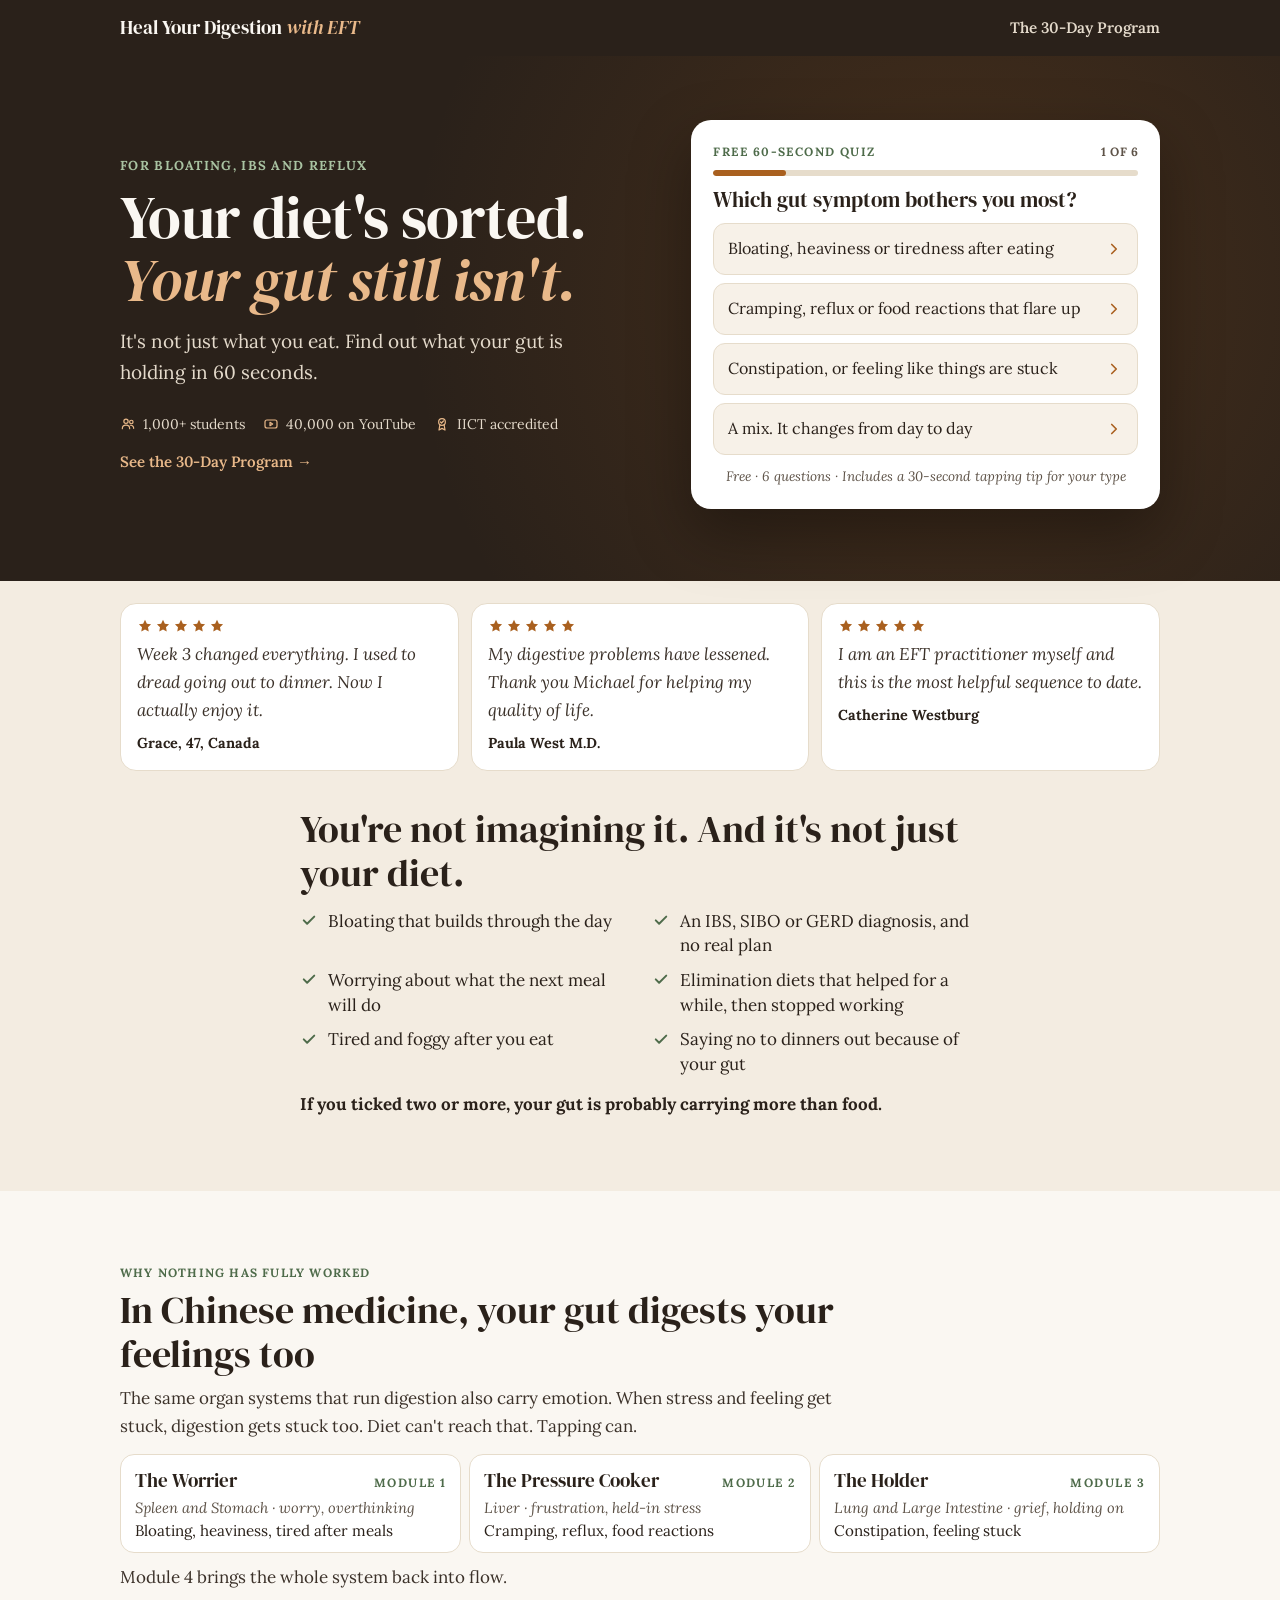
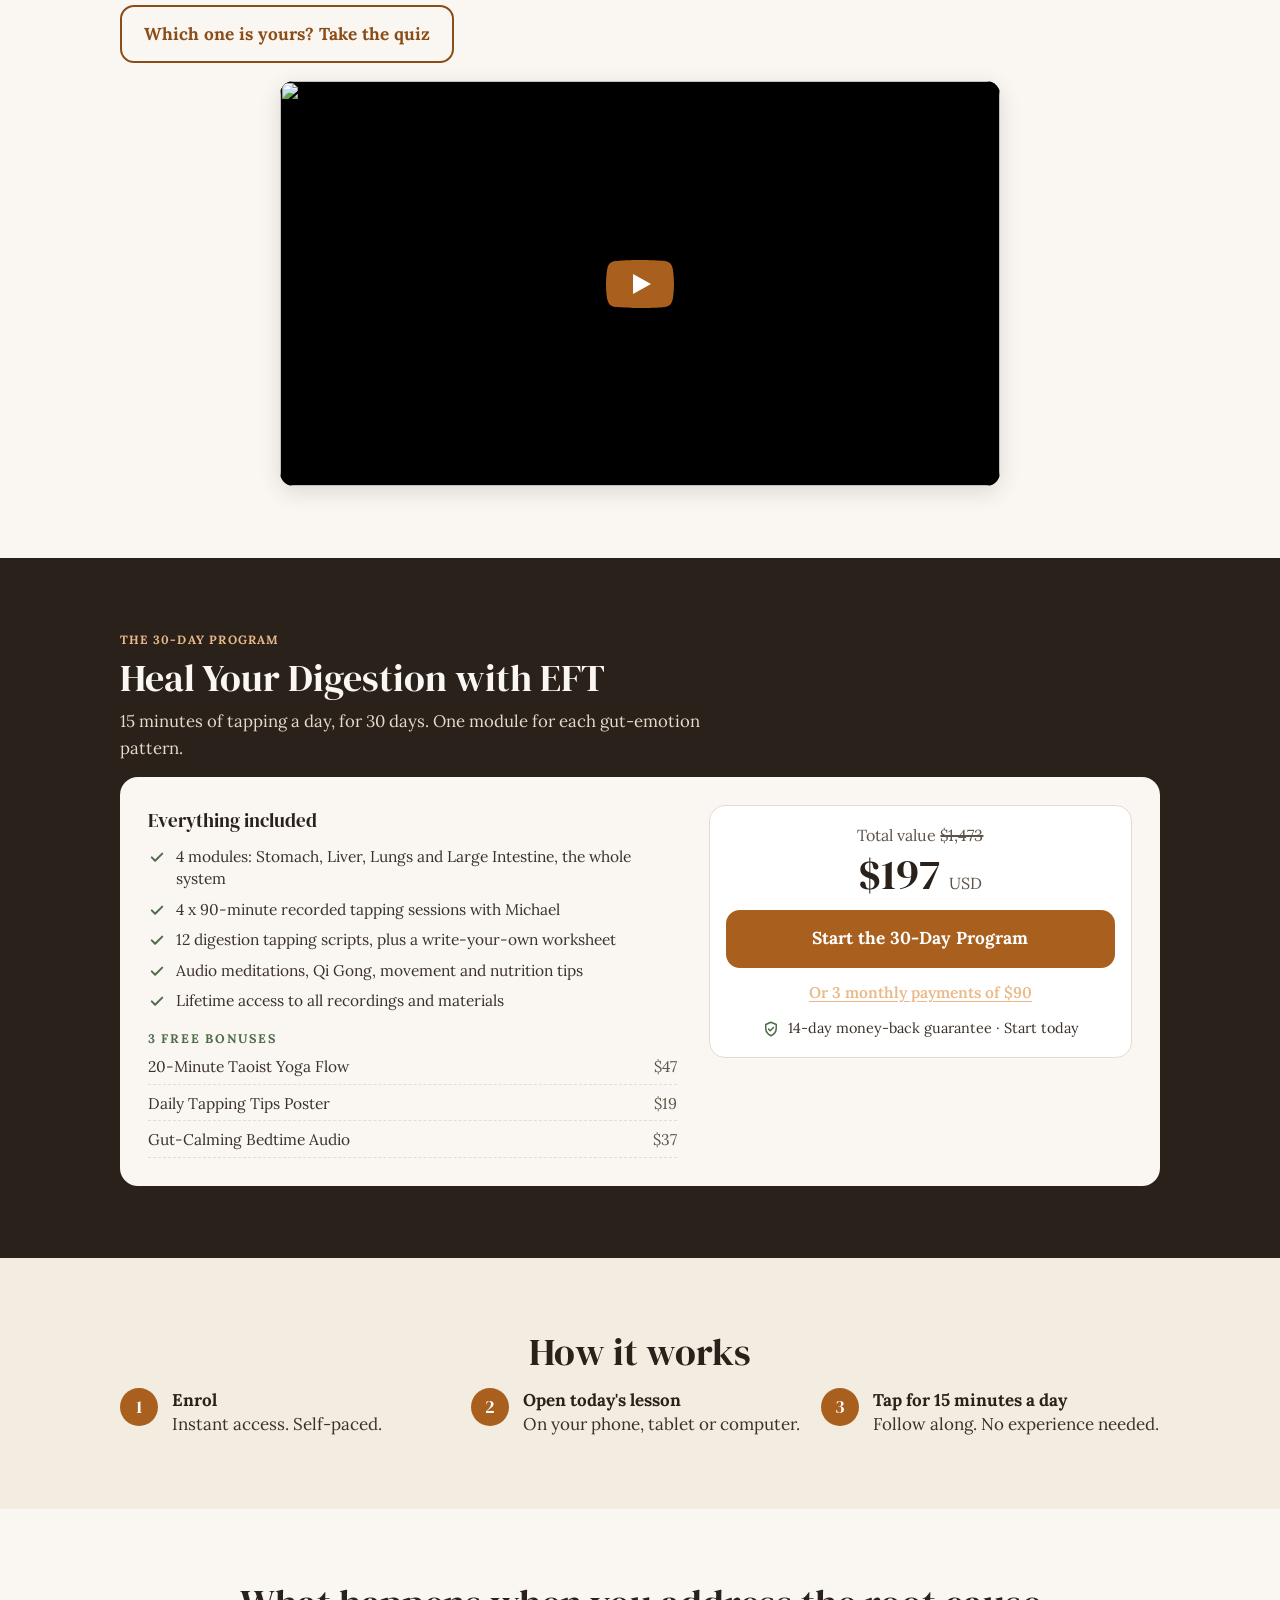
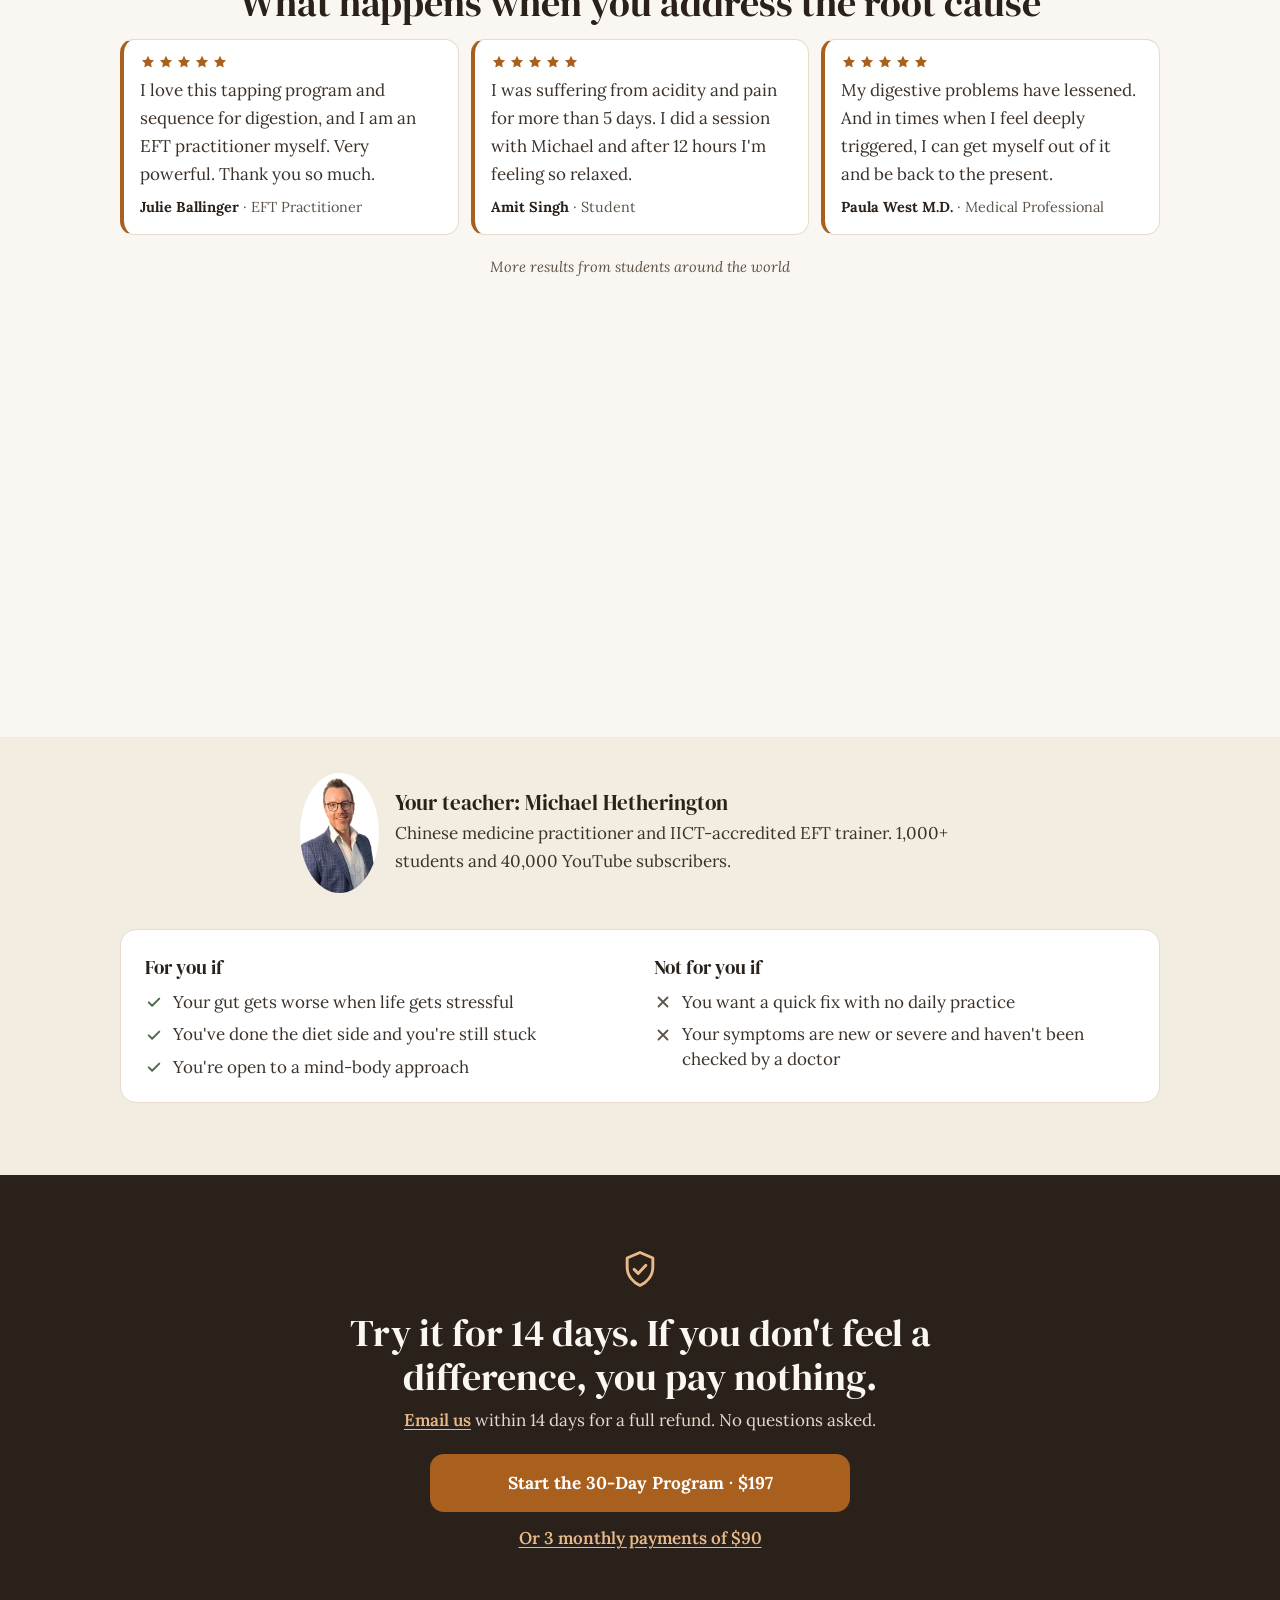
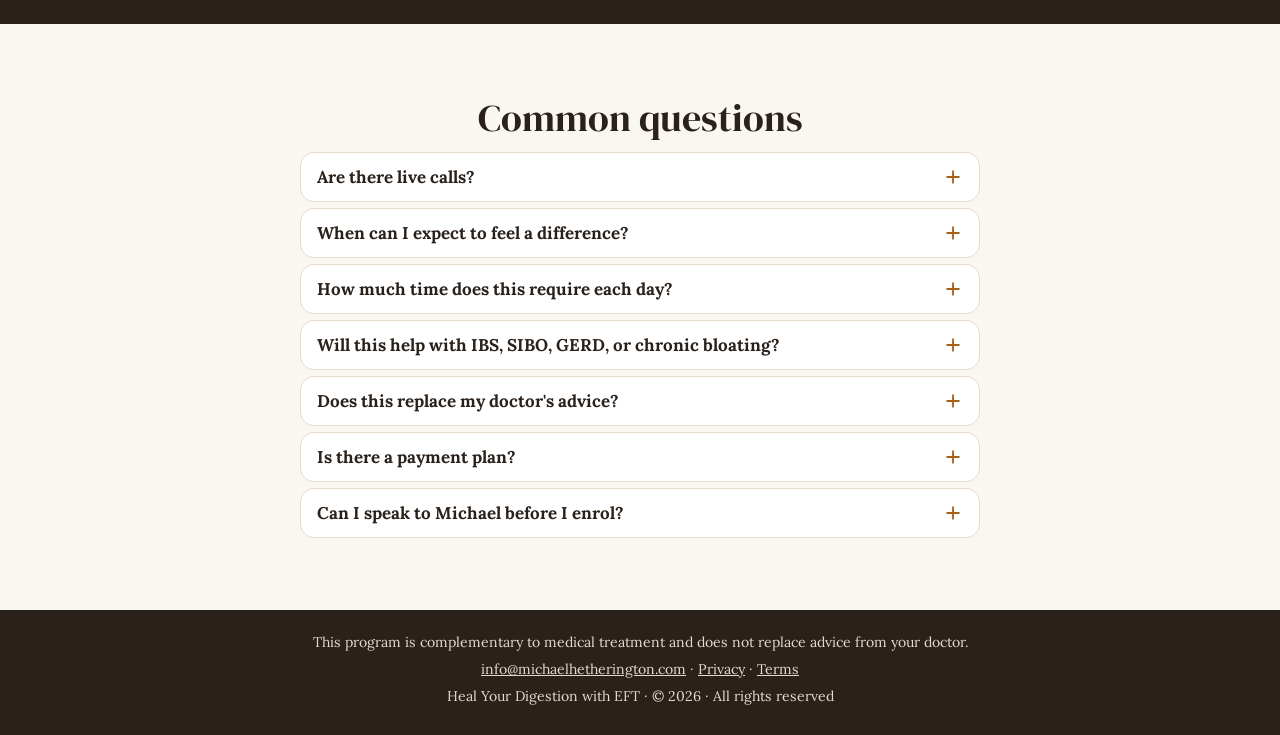
==== index.html @ 5b137bf5 "Darken and tighten digestion hero Co-Authored-By: Claude Opus 5.5 <noreply@anthropic.com>" ====
<!DOCTYPE html>
<html lang="en">
<head>
  <meta charset="UTF-8" />
  <meta name="viewport" content="width=device-width, initial-scale=1.0" />

  <!-- Google tag (gtag.js) -->
  <script async src="https://www.googletagmanager.com/gtag/js?id=G-6HFTYSBJ0B"></script>
  <script>
    window.dataLayer = window.dataLayer || [];
    function gtag(){dataLayer.push(arguments);}
    gtag('js', new Date());

    /* Main property - one property across every domain, with cross-domain linking. */
    gtag('config', 'G-6HFTYSBJ0B', {
      linker: { domains: [
        'michaelhetherington.com',
        'www.michaelhetherington.com',
        'healyourselfeft.com',
        'healyourdigestioneft.com',
        'eftpractitionertraining.com',
        'mindbodymedicineacademy.onlinecoursehost.com',
        'zylvie.com'
      ] }
    });

    /* Google Ads - builds remarketing audiences from sales-page visitors. */
    gtag('config', 'AW-1016615342');

    /* Original property, kept so existing reports stay continuous. */
    gtag('config', 'G-JX9XSHVB25');
  </script>
  <script>
    /* Capture ad click IDs and carry them into the Stripe checkout link. */
    (function () {
      var q = new URLSearchParams(location.search);
      var put = function (k, v) { try { localStorage.setItem(k, v); } catch (e) {} };
      var get = function (k) { try { return localStorage.getItem(k) || ''; } catch (e) { return ''; } };
      ['gclid', 'wbraid', 'gbraid', 'utm_source', 'utm_medium', 'utm_campaign'].forEach(function (k) {
        var v = q.get(k); if (v) put('mh_' + k, v);
      });
      var clean = function (s) { return String(s || '').replace(/[^A-Za-z0-9_-]/g, ''); };
      function clientId() {
        var m = document.cookie.match(/_ga=GA\d\.\d\.(\d+\.\d+)/);
        return m ? m[1].replace('.', '_') : '';
      }
      function reference() {
        var parts = ['c' + clean(clientId())];
        var click = get('mh_gclid') || get('mh_wbraid') || get('mh_gbraid');
        if (click) parts.push('g' + clean(click));
        var src = get('mh_utm_source');
        if (src) parts.push('s' + clean(src));
        return parts.join('-').slice(0, 195);
      }
      function decorate() {
        var ref = reference();
        if (!ref) return;
        Array.prototype.forEach.call(
          document.querySelectorAll('a[href*="buy.stripe.com"]'),
          function (a) {
            try {
              var u = new URL(a.href);
              u.searchParams.set('client_reference_id', ref);
              a.href = u.toString();
            } catch (e) {}
          }
        );
      }
      if (document.readyState === 'loading') {
        document.addEventListener('DOMContentLoaded', decorate);
      } else { decorate(); }
      setTimeout(decorate, 1500);
    })();
  </script>
  <meta name="description" content="A self-paced 30-day program that uses EFT tapping, grounded in Chinese medicine, to work on the stress and stored emotion behind bloating, IBS and other gut symptoms. 14-day money-back guarantee." />
  <title>Heal Your Digestion with EFT</title>
  <link rel="icon" type="image/png" href="assets/favicon.png" />
  <link rel="apple-touch-icon" href="assets/favicon.png" />
  <link rel="preconnect" href="https://fonts.googleapis.com" />
  <link rel="preconnect" href="https://fonts.gstatic.com" crossorigin />
  <link rel="preload" href="https://fonts.googleapis.com/css2?family=Lora:ital,wght@0,400;0,600;0,700;1,400&family=DM+Serif+Display:ital@0;1&display=swap" as="style" onload="this.onload=null;this.rel='stylesheet'" />
  <noscript><link rel="stylesheet" href="https://fonts.googleapis.com/css2?family=Lora:ital,wght@0,400;0,600;0,700;1,400&family=DM+Serif+Display:ital@0;1&display=swap" /></noscript>
  <style>
    :root {
      --bg: #FAF7F2;
      --sand: #F3ECE1;
      --card: #FFFFFF;
      --line: #E6DCCB;
      --dark: #2A211A;
      --on-dark: #FAF7F2;
      --on-dark-2: #E4DACB;
      --hl: #E9B98A;
      --ink: #2A211A;
      --body: #3B3129;
      --muted: #5E5348;
      --sage: #4E6B4A;
      --btn: #A9601F;
      --btn-hover: #8A4D18;
      /* #A9601F is under 4.5:1 as small text on the light backgrounds, so links use the darker shade. */
      --link: #8A4D18;
      color-scheme: light;
      font-family: 'Lora', Georgia, serif;
      color: var(--body);
      background: var(--bg);
      scroll-behavior: smooth;
    }

    *, *::before, *::after { box-sizing: border-box; }

    html, body { margin: 0; padding: 0; background: var(--bg); }

    body { font-size: 16px; line-height: 1.6; color: var(--body); }

    img { max-width: 100%; display: block; }

    h1, h2, h3 {
      font-family: 'DM Serif Display', serif;
      font-weight: 400;
      color: var(--ink);
      margin: 0;
    }

    p { margin: 0; }

    a { color: var(--link); }

    .wrap { max-width: 1080px; margin: 0 auto; padding: 0 20px; }
    .narrow { max-width: 720px; }

    .eyebrow {
      display: block;
      font-size: 0.75rem;
      font-weight: 700;
      letter-spacing: 0.1em;
      text-transform: uppercase;
      color: var(--sage);
      margin-bottom: 6px;
    }

    .section { padding: 30px 0; }
    .section--sand { background: var(--sand); }
    .section--dark { background: var(--dark); color: var(--on-dark-2); }
    .section--dark h2, .section--dark h3 { color: var(--on-dark); }
    .section--dark .eyebrow { color: var(--hl); }
    .section h2 { font-size: clamp(1.4rem, 5.8vw, 2.4rem); line-height: 1.14; margin-bottom: 8px; }
    .center { text-align: center; }

    /* --- Buttons --- */
    .btn {
      display: flex;
      align-items: center;
      justify-content: center;
      width: 100%;
      min-height: 58px;
      padding: 12px 22px;
      background: var(--btn);
      color: #FFFFFF;
      font-family: inherit;
      font-size: 1.08rem;
      font-weight: 700;
      text-align: center;
      text-decoration: none;
      border: 2px solid var(--btn);
      border-radius: 14px;
      transition: background 0.2s ease, border-color 0.2s ease, color 0.2s ease;
    }
    .btn:hover { background: var(--btn-hover); border-color: var(--btn-hover); }
    .btn--outline { background: transparent; color: var(--link); border-color: var(--link); }
    .btn--outline:hover { background: var(--btn); color: #FFFFFF; border-color: var(--btn); }
    .text-link { color: var(--link); font-weight: 600; text-decoration: underline; text-underline-offset: 3px; }
    .section--dark .text-link { color: var(--hl); }

    .ticks { list-style: none; margin: 0; padding: 0; display: grid; gap: 8px; }
    .ticks li { line-height: 1.45; }
    .ticks li { display: flex; gap: 10px; align-items: flex-start; }
    .ticks svg { flex-shrink: 0; margin-top: 0.2em; }

    /* --- Header --- */
    /* Header and hero are one continuous dark block. */
    .site-header { background: var(--dark); }
    .header-row { display: flex; align-items: center; justify-content: space-between; min-height: 56px; }
    .wordmark { font-family: 'DM Serif Display', serif; font-size: 1.2rem; color: var(--on-dark); text-decoration: none; }
    .wordmark em { color: var(--hl); }
    .header-link { display: none; font-weight: 600; font-size: 0.95rem; color: var(--on-dark-2); text-decoration: none; }
    .header-link:hover { color: #FFFFFF; }

    /* --- Hero --- */
    .hero {
      padding: 32px 0 40px;
      background: var(--dark) radial-gradient(circle at 75% 45%, rgba(169, 96, 31, 0.22), transparent 55%);
    }
    .hero-grid { display: grid; gap: 20px; grid-template-areas: "intro" "card" "proof"; }
    .hero-intro { grid-area: intro; }
    .hero .eyebrow { font-size: 13px; letter-spacing: 0.1em; color: #A9C3A2; margin-bottom: 10px; }
    .hero h1 { font-size: 38px; line-height: 1.05; letter-spacing: -0.01em; color: var(--on-dark); margin-bottom: 14px; }
    .hero h1 span { display: block; }
    .hero h1 em { display: block; color: var(--hl); }
    .hero-sub { max-width: 480px; font-size: 17px; color: var(--on-dark-2); }
    .quiz-card {
      grid-area: card;
      background: var(--card);
      border-radius: 20px;
      padding: 16px;
      box-shadow: 0 24px 60px rgba(0, 0, 0, 0.35);
    }
    .quiz-card-top { display: flex; justify-content: space-between; font-size: 0.75rem; font-weight: 700; letter-spacing: 0.12em; text-transform: uppercase; color: var(--sage); }
    .quiz-card-top span:last-child { letter-spacing: 0.04em; color: var(--muted); }
    .bar { height: 6px; margin: 8px 0 12px; background: var(--line); border-radius: 99px; overflow: hidden; }
    .bar span { display: block; height: 100%; width: 17%; background: var(--btn); border-radius: 99px; }
    .quiz-card h2 { font-size: 1.3rem; line-height: 1.2; margin-bottom: 10px; }
    .answers { display: grid; gap: 8px; }
    .answer {
      display: flex;
      align-items: center;
      justify-content: space-between;
      gap: 10px;
      min-height: 52px;
      padding: 8px 14px;
      border: 1.5px solid var(--line);
      border-radius: 12px;
      background: #F7F1E8;
      color: var(--ink);
      font-size: 1rem;
      line-height: 1.3;
      text-decoration: none;
      transition: border-color 0.15s ease, background 0.15s ease;
    }
    .answer:hover, .answer:focus-visible { border-color: var(--btn); background: #FBF3EA; }
    .answer svg { flex-shrink: 0; color: var(--btn); transition: transform 0.15s ease; }
    .answer:hover svg, .answer:focus-visible svg { transform: translateX(2px); }
    .quiz-card-note { margin-top: 10px; font-size: 0.85rem; font-style: italic; color: var(--muted); text-align: center; }
    .hero-proof { grid-area: proof; display: grid; gap: 14px; justify-items: start; }
    .proof { display: flex; flex-wrap: wrap; gap: 8px 18px; margin: 0; padding: 0; list-style: none; font-size: 14px; color: var(--on-dark-2); }
    .proof li { display: inline-flex; align-items: center; gap: 7px; white-space: nowrap; }
    .proof svg { flex-shrink: 0; color: var(--hl); }
    .hero-program-link { font-size: 15px; font-weight: 600; color: var(--hl); text-decoration: none; }
    .hero-program-link:hover { text-decoration: underline; text-underline-offset: 3px; }

    /* --- Short testimonials --- */
    .quote-row {
      display: grid;
      grid-auto-flow: column;
      grid-auto-columns: 86%;
      gap: 12px;
      overflow-x: auto;
      scroll-snap-type: x mandatory;
      padding-bottom: 6px;
      scrollbar-width: none;
    }
    .quote-row::-webkit-scrollbar { display: none; }
    .quote-card {
      scroll-snap-align: start;
      margin: 0;
      background: var(--card);
      border: 1px solid var(--line);
      border-radius: 16px;
      padding: 14px 16px;
    }
    .stars { display: flex; gap: 2px; color: var(--btn); margin-bottom: 6px; }
    .quote-card blockquote { margin: 0; font-style: italic; color: var(--body); }
    .quote-card figcaption { margin-top: 8px; font-size: 0.9rem; font-weight: 700; color: var(--ink); }
    .swipe-hint { margin-top: 4px; font-size: 0.8rem; color: var(--muted); text-align: center; }

    /* --- Problem checklist --- */
    .checklist { list-style: none; padding: 0; margin: 14px 0; display: grid; gap: 8px; }
    .checklist li { display: flex; gap: 10px; align-items: flex-start; color: var(--ink); line-height: 1.45; }
    .checklist svg { flex-shrink: 0; margin-top: 0.15em; }
    .checklist-note { font-weight: 700; color: var(--ink); }

    /* --- Why section --- */
    .type-cards { display: grid; gap: 8px; margin: 14px 0 10px; }
    .type-card { background: var(--card); border: 1px solid var(--line); border-radius: 14px; padding: 10px 14px; }
    .type-card-head { display: flex; justify-content: space-between; align-items: baseline; gap: 10px; }
    .type-card .module { flex-shrink: 0; font-size: 0.75rem; font-weight: 700; letter-spacing: 0.12em; text-transform: uppercase; color: var(--sage); }
    .type-card h3 { font-size: 1.2rem; margin: 0; }
    .type-card .organ { font-size: 0.92rem; font-style: italic; color: var(--muted); }
    .type-card .organ, .type-card .symptoms { line-height: 1.45; }
    .type-card .symptoms { margin-top: 2px; font-size: 0.95rem; color: var(--ink); }
    .module-4 { margin-bottom: 14px; }
    .video {
      position: relative;
      margin-top: 18px;
      aspect-ratio: 16 / 9;
      border-radius: 14px;
      overflow: hidden;
      background: #000;
      box-shadow: 0 6px 22px rgba(42, 33, 26, 0.14);
    }
    .video-play { position: absolute; inset: 0; width: 100%; height: 100%; padding: 0; border: 0; cursor: pointer; background: #000; }
    .video-play img { width: 100%; height: 100%; object-fit: cover; }
    .video-play-icon { position: absolute; top: 50%; left: 50%; width: 68px; height: 48px; transform: translate(-50%, -50%); }
    .video iframe { position: absolute; inset: 0; width: 100%; height: 100%; border: 0; }
    .video-caption { margin-top: 10px; font-size: 0.9rem; color: var(--muted); text-align: center; }

    /* --- Offer --- */
    .offer-intro { max-width: 640px; }
    .offer-intro p { font-size: 1.05rem; }
    .offer-card {
      margin-top: 14px;
      background: var(--bg);
      color: var(--body);
      border-radius: 18px;
      padding: 18px 16px;
      display: grid;
      gap: 18px;
      font-size: 0.97rem;
    }
    .offer-card h3 { color: var(--ink); font-size: 1.2rem; margin-bottom: 8px; }
    .bonus-label { font-size: 0.78rem; font-weight: 700; letter-spacing: 0.14em; text-transform: uppercase; color: var(--sage); margin: 16px 0 6px; }
    .bonus-list { list-style: none; padding: 0; margin: 0; display: grid; gap: 6px; }
    .bonus-list li { display: flex; justify-content: space-between; gap: 12px; padding-bottom: 4px; border-bottom: 1px dashed var(--line); }
    .bonus-list span:last-child { color: var(--muted); white-space: nowrap; }
    .price-box { background: var(--card); border: 1px solid var(--line); border-radius: 16px; padding: 16px; text-align: center; }
    .price-was { font-size: 1rem; color: var(--muted); }
    .price-was s { text-decoration-thickness: 2px; }
    .price-now { font-family: 'DM Serif Display', serif; font-size: 2.7rem; line-height: 1; color: var(--ink); margin: 4px 0 2px; }
    .price-now small { font-family: 'Lora', Georgia, serif; font-size: 1rem; color: var(--muted); }
    .price-box .btn { margin-top: 14px; }
    .plan-link { display: inline-block; margin-top: 12px; }
    .guarantee-line { display: flex; align-items: center; justify-content: center; gap: 8px; margin-top: 12px; font-size: 0.9rem; color: var(--body); }

    /* --- How it works --- */
    .steps { list-style: none; padding: 0; margin: 14px 0 0; display: grid; gap: 12px; counter-reset: step; }
    .steps li > div { line-height: 1.45; }
    .steps li { counter-increment: step; display: flex; gap: 14px; align-items: flex-start; }
    .steps li::before {
      content: counter(step);
      flex-shrink: 0;
      width: 38px;
      height: 38px;
      border-radius: 50%;
      background: var(--btn);
      color: #FFFFFF;
      font-family: 'DM Serif Display', serif;
      font-size: 1.15rem;
      line-height: 38px;
      text-align: center;
    }
    .steps strong { display: block; color: var(--ink); }

    /* --- Longer testimonials --- */
    .long-quotes { display: grid; grid-auto-flow: column; grid-auto-columns: 86%; gap: 12px; margin-top: 14px; overflow-x: auto; scroll-snap-type: x mandatory; padding-bottom: 6px; scrollbar-width: none; }
    .long-quotes::-webkit-scrollbar { display: none; }
    .long-quote { scroll-snap-align: start; margin: 0; background: var(--card); border: 1px solid var(--line); border-left: 4px solid var(--btn); border-radius: 14px; padding: 14px 16px; }
    .long-quote blockquote { margin: 0; color: var(--body); }
    .long-quote figcaption { margin-top: 8px; font-size: 0.9rem; font-weight: 700; color: var(--ink); }
    .long-quote figcaption span { font-weight: 400; color: var(--muted); }
    .carousel-label { margin: 14px 0 6px; font-size: 0.92rem; font-style: italic; color: var(--muted); text-align: center; }

    /* --- Teacher --- */
    .teacher { display: flex; gap: 16px; align-items: center; }
    .teacher img { flex: 0 0 84px; width: 84px; height: 84px; border-radius: 50%; object-fit: cover; object-position: top center; }
    .teacher h2 { font-size: 1.3rem; margin-bottom: 4px; }

    /* --- For / not for --- */
    .fit { display: grid; gap: 14px; background: var(--card); border: 1px solid var(--line); border-radius: 16px; padding: 14px 16px; }
    .fit h3 { font-size: 1.2rem; margin-bottom: 6px; }

    /* --- Guarantee + final CTA --- */
    .final { text-align: center; }
    .final .shield { margin: 0 auto 12px; color: var(--hl); }
    .final p { max-width: 520px; margin: 0 auto; }
    .final .btn { margin: 20px auto 0; max-width: 420px; }
    .final .plan-link { margin-top: 12px; }

    /* --- FAQ --- */
    .faq { display: grid; gap: 6px; margin-top: 12px; }
    .faq details { background: var(--card); border: 1px solid var(--line); border-radius: 14px; }
    .faq summary {
      list-style: none;
      display: flex;
      justify-content: space-between;
      align-items: center;
      gap: 12px;
      min-height: 48px;
      padding: 8px 16px;
      font-weight: 700;
      line-height: 1.35;
      color: var(--ink);
      cursor: pointer;
    }
    .faq summary::-webkit-details-marker { display: none; }
    .faq summary svg { flex-shrink: 0; color: var(--btn); transition: transform 0.2s ease; }
    .faq details[open] summary svg { transform: rotate(45deg); }
    .faq details p { padding: 0 16px 16px; }

    /* --- Footer --- */
    footer { background: var(--dark); color: var(--on-dark-2); padding: 22px 0; font-size: 0.88rem; line-height: 1.5; text-align: center; }
    footer p { margin-bottom: 6px; }
    footer a { color: var(--on-dark-2); }

    /* --- Sticky buy bar (phones) --- */
    .sticky-buy {
      position: fixed;
      left: 0;
      right: 0;
      bottom: 0;
      z-index: 50;
      height: 96px;
      display: flex;
      align-items: center;
      justify-content: space-between;
      gap: 12px;
      padding: 0 16px;
      background: var(--card);
      border-top: 1px solid var(--line);
      box-shadow: 0 -6px 20px rgba(42, 33, 26, 0.1);
      transform: translateY(110%);
      visibility: hidden;
      transition: transform 0.25s ease, visibility 0.25s;
    }
    .sticky-buy.show { transform: none; visibility: visible; }
    .sticky-buy strong { display: block; font-family: 'DM Serif Display', serif; font-weight: 400; font-size: 1.15rem; color: var(--ink); }
    .sticky-buy span { font-size: 0.85rem; color: var(--muted); }
    .sticky-buy .btn { width: auto; flex-shrink: 0; padding: 12px 26px; }

    @media (max-width: 767px) {
      body { padding-bottom: 96px; }
    }

    @media (min-width: 768px) {
      body { font-size: 17px; line-height: 1.65; }
      .sticky-buy { display: none; }
      .header-link { display: inline-block; }
      .section { padding: 72px 0; }
      .hero { padding: 64px 0 72px; }
      /* Text on the left, vertically centred against the quiz card on the right. */
      .hero-grid {
        grid-template-columns: 1.1fr 1fr;
        grid-template-areas: ". card" "intro card" "proof card" ". card";
        grid-template-rows: 1fr auto auto 1fr;
        column-gap: 56px;
        row-gap: 24px;
      }
      /* 60px on desktop; scales down on tablets so the narrow column doesn't wrap to four lines. */
      .hero h1 { font-size: clamp(44px, 4.8vw, 60px); }
      .hero-sub { font-size: 19px; }
      .quiz-card { padding: 22px; }
      .quote-row { grid-auto-flow: row; grid-template-columns: repeat(3, 1fr); grid-auto-columns: auto; overflow: visible; }
      .swipe-hint { display: none; }
      .checklist { grid-template-columns: 1fr 1fr; gap: 10px 24px; }
      .section { padding: 72px 0; }
      .type-cards { grid-template-columns: repeat(3, 1fr); }
      .btn--outline { width: auto; display: inline-flex; }
      .offer-card { grid-template-columns: 1.25fr 1fr; padding: 28px; gap: 32px; align-items: start; }
      .steps { grid-template-columns: repeat(3, 1fr); }
      .long-quotes { grid-auto-flow: row; grid-template-columns: repeat(3, 1fr); grid-auto-columns: auto; overflow: visible; }
      .fit { grid-template-columns: 1fr 1fr; padding: 22px 24px; gap: 28px; }
      .teacher img { flex-basis: 120px; width: 120px; height: 120px; }
    }
  </style>
</head>
<body>

  <!-- 1. HEADER -->
  <header class="site-header">
    <div class="wrap header-row">
      <a class="wordmark" href="#top">Heal Your Digestion <em>with EFT</em></a>
      <a class="header-link" href="#program">The 30-Day Program</a>
    </div>
  </header>

  <main>

    <!-- 2. HERO WITH THE QUIZ BUILT IN -->
    <section class="hero" id="top">
      <div class="wrap hero-grid">
        <div class="hero-intro">
          <span class="eyebrow">For bloating, IBS and reflux</span>
          <h1><span>Your diet's sorted.</span> <em>Your gut still isn't.</em></h1>
          <p class="hero-sub">It's not just what you eat. Find out what your gut is holding in 60 seconds.</p>
        </div>

        <div class="quiz-card">
          <div class="quiz-card-top"><span>Free 60-second quiz</span><span>1 of 6</span></div>
          <div class="bar" aria-hidden="true"><span></span></div>
          <h2>Which gut symptom bothers you most?</h2>
          <div class="answers">
            <a class="answer" href="quiz.html?a1=W" data-answer="W">Bloating, heaviness or tiredness after eating<svg width="18" height="18" viewBox="0 0 24 24" fill="none" stroke="currentColor" stroke-width="2.2" stroke-linecap="round" stroke-linejoin="round" aria-hidden="true"><path d="M9 6l6 6-6 6"/></svg></a>
            <a class="answer" href="quiz.html?a1=P" data-answer="P">Cramping, reflux or food reactions that flare up<svg width="18" height="18" viewBox="0 0 24 24" fill="none" stroke="currentColor" stroke-width="2.2" stroke-linecap="round" stroke-linejoin="round" aria-hidden="true"><path d="M9 6l6 6-6 6"/></svg></a>
            <a class="answer" href="quiz.html?a1=H" data-answer="H">Constipation, or feeling like things are stuck<svg width="18" height="18" viewBox="0 0 24 24" fill="none" stroke="currentColor" stroke-width="2.2" stroke-linecap="round" stroke-linejoin="round" aria-hidden="true"><path d="M9 6l6 6-6 6"/></svg></a>
            <a class="answer" href="quiz.html?a1=M" data-answer="M">A mix. It changes from day to day<svg width="18" height="18" viewBox="0 0 24 24" fill="none" stroke="currentColor" stroke-width="2.2" stroke-linecap="round" stroke-linejoin="round" aria-hidden="true"><path d="M9 6l6 6-6 6"/></svg></a>
          </div>
          <p class="quiz-card-note">Free · 6 questions · Includes a 30-second tapping tip for your type</p>
        </div>

        <div class="hero-proof">
          <ul class="proof">
            <li><svg width="16" height="16" viewBox="0 0 24 24" fill="none" stroke="currentColor" stroke-width="1.8" stroke-linecap="round" stroke-linejoin="round" aria-hidden="true"><circle cx="9" cy="8" r="3.2"/><path d="M3.5 19c0-3 2.5-5.2 5.5-5.2s5.5 2.2 5.5 5.2"/><circle cx="17" cy="9" r="2.6"/><path d="M15.5 13.9c2.8-.4 5 1.6 5 4.6"/></svg>1,000+ students</li>
            <li><svg width="16" height="16" viewBox="0 0 24 24" fill="none" stroke="currentColor" stroke-width="1.8" stroke-linecap="round" stroke-linejoin="round" aria-hidden="true"><rect x="3" y="6" width="18" height="12" rx="3"/><path d="M10.5 9.5l4 2.5-4 2.5z"/></svg>40,000 on YouTube</li>
            <li><svg width="16" height="16" viewBox="0 0 24 24" fill="none" stroke="currentColor" stroke-width="1.8" stroke-linecap="round" stroke-linejoin="round" aria-hidden="true"><circle cx="12" cy="9" r="5"/><path d="M9.8 9l1.5 1.5 2.9-3"/><path d="M8.8 13.4L7.5 21l4.5-2.4 4.5 2.4-1.3-7.6"/></svg>IICT accredited</li>
          </ul>
          <a class="hero-program-link" href="#program">See the 30-Day Program →</a>
        </div>
      </div>
    </section>

    <!-- 3. SHORT TESTIMONIALS -->
    <section class="section section--sand" style="padding-top:22px;padding-bottom:22px;" aria-label="What students say">
      <div class="wrap">
        <div class="quote-row">
          <figure class="quote-card">
            <div class="stars" role="img" aria-label="5 out of 5 stars"><svg width="16" height="16" viewBox="0 0 24 24" fill="currentColor" aria-hidden="true"><path d="M12 2.8l2.8 5.8 6.3.9-4.6 4.4 1.1 6.3L12 17.2l-5.6 3 1.1-6.3L2.9 9.5l6.3-.9z"/></svg><svg width="16" height="16" viewBox="0 0 24 24" fill="currentColor" aria-hidden="true"><path d="M12 2.8l2.8 5.8 6.3.9-4.6 4.4 1.1 6.3L12 17.2l-5.6 3 1.1-6.3L2.9 9.5l6.3-.9z"/></svg><svg width="16" height="16" viewBox="0 0 24 24" fill="currentColor" aria-hidden="true"><path d="M12 2.8l2.8 5.8 6.3.9-4.6 4.4 1.1 6.3L12 17.2l-5.6 3 1.1-6.3L2.9 9.5l6.3-.9z"/></svg><svg width="16" height="16" viewBox="0 0 24 24" fill="currentColor" aria-hidden="true"><path d="M12 2.8l2.8 5.8 6.3.9-4.6 4.4 1.1 6.3L12 17.2l-5.6 3 1.1-6.3L2.9 9.5l6.3-.9z"/></svg><svg width="16" height="16" viewBox="0 0 24 24" fill="currentColor" aria-hidden="true"><path d="M12 2.8l2.8 5.8 6.3.9-4.6 4.4 1.1 6.3L12 17.2l-5.6 3 1.1-6.3L2.9 9.5l6.3-.9z"/></svg></div>
            <blockquote>Week 3 changed everything. I used to dread going out to dinner. Now I actually enjoy it.</blockquote>
            <figcaption>Grace, 47, Canada</figcaption>
          </figure>
          <figure class="quote-card">
            <div class="stars" role="img" aria-label="5 out of 5 stars"><svg width="16" height="16" viewBox="0 0 24 24" fill="currentColor" aria-hidden="true"><path d="M12 2.8l2.8 5.8 6.3.9-4.6 4.4 1.1 6.3L12 17.2l-5.6 3 1.1-6.3L2.9 9.5l6.3-.9z"/></svg><svg width="16" height="16" viewBox="0 0 24 24" fill="currentColor" aria-hidden="true"><path d="M12 2.8l2.8 5.8 6.3.9-4.6 4.4 1.1 6.3L12 17.2l-5.6 3 1.1-6.3L2.9 9.5l6.3-.9z"/></svg><svg width="16" height="16" viewBox="0 0 24 24" fill="currentColor" aria-hidden="true"><path d="M12 2.8l2.8 5.8 6.3.9-4.6 4.4 1.1 6.3L12 17.2l-5.6 3 1.1-6.3L2.9 9.5l6.3-.9z"/></svg><svg width="16" height="16" viewBox="0 0 24 24" fill="currentColor" aria-hidden="true"><path d="M12 2.8l2.8 5.8 6.3.9-4.6 4.4 1.1 6.3L12 17.2l-5.6 3 1.1-6.3L2.9 9.5l6.3-.9z"/></svg><svg width="16" height="16" viewBox="0 0 24 24" fill="currentColor" aria-hidden="true"><path d="M12 2.8l2.8 5.8 6.3.9-4.6 4.4 1.1 6.3L12 17.2l-5.6 3 1.1-6.3L2.9 9.5l6.3-.9z"/></svg></div>
            <blockquote>My digestive problems have lessened. Thank you Michael for helping my quality of life.</blockquote>
            <figcaption>Paula West M.D.</figcaption>
          </figure>
          <figure class="quote-card">
            <div class="stars" role="img" aria-label="5 out of 5 stars"><svg width="16" height="16" viewBox="0 0 24 24" fill="currentColor" aria-hidden="true"><path d="M12 2.8l2.8 5.8 6.3.9-4.6 4.4 1.1 6.3L12 17.2l-5.6 3 1.1-6.3L2.9 9.5l6.3-.9z"/></svg><svg width="16" height="16" viewBox="0 0 24 24" fill="currentColor" aria-hidden="true"><path d="M12 2.8l2.8 5.8 6.3.9-4.6 4.4 1.1 6.3L12 17.2l-5.6 3 1.1-6.3L2.9 9.5l6.3-.9z"/></svg><svg width="16" height="16" viewBox="0 0 24 24" fill="currentColor" aria-hidden="true"><path d="M12 2.8l2.8 5.8 6.3.9-4.6 4.4 1.1 6.3L12 17.2l-5.6 3 1.1-6.3L2.9 9.5l6.3-.9z"/></svg><svg width="16" height="16" viewBox="0 0 24 24" fill="currentColor" aria-hidden="true"><path d="M12 2.8l2.8 5.8 6.3.9-4.6 4.4 1.1 6.3L12 17.2l-5.6 3 1.1-6.3L2.9 9.5l6.3-.9z"/></svg><svg width="16" height="16" viewBox="0 0 24 24" fill="currentColor" aria-hidden="true"><path d="M12 2.8l2.8 5.8 6.3.9-4.6 4.4 1.1 6.3L12 17.2l-5.6 3 1.1-6.3L2.9 9.5l6.3-.9z"/></svg></div>
            <blockquote>I am an EFT practitioner myself and this is the most helpful sequence to date.</blockquote>
            <figcaption>Catherine Westburg</figcaption>
          </figure>
        </div>
        <p class="swipe-hint">Swipe for more</p>
      </div>
    </section>

    <!-- 4. PROBLEM CHECKLIST -->
    <section class="section section--sand" style="padding-top:8px;">
      <div class="wrap narrow">
        <h2>You're not imagining it. And it's not just your diet.</h2>
        <ul class="checklist">
          <li><svg width="18" height="18" viewBox="0 0 24 24" fill="none" stroke="#4E6B4A" stroke-width="2.6" stroke-linecap="round" stroke-linejoin="round" aria-hidden="true"><path d="M5 12.5l4.5 4.5L19 7.5"/></svg>Bloating that builds through the day</li>
          <li><svg width="18" height="18" viewBox="0 0 24 24" fill="none" stroke="#4E6B4A" stroke-width="2.6" stroke-linecap="round" stroke-linejoin="round" aria-hidden="true"><path d="M5 12.5l4.5 4.5L19 7.5"/></svg>An IBS, SIBO or GERD diagnosis, and no real plan</li>
          <li><svg width="18" height="18" viewBox="0 0 24 24" fill="none" stroke="#4E6B4A" stroke-width="2.6" stroke-linecap="round" stroke-linejoin="round" aria-hidden="true"><path d="M5 12.5l4.5 4.5L19 7.5"/></svg>Worrying about what the next meal will do</li>
          <li><svg width="18" height="18" viewBox="0 0 24 24" fill="none" stroke="#4E6B4A" stroke-width="2.6" stroke-linecap="round" stroke-linejoin="round" aria-hidden="true"><path d="M5 12.5l4.5 4.5L19 7.5"/></svg>Elimination diets that helped for a while, then stopped working</li>
          <li><svg width="18" height="18" viewBox="0 0 24 24" fill="none" stroke="#4E6B4A" stroke-width="2.6" stroke-linecap="round" stroke-linejoin="round" aria-hidden="true"><path d="M5 12.5l4.5 4.5L19 7.5"/></svg>Tired and foggy after you eat</li>
          <li><svg width="18" height="18" viewBox="0 0 24 24" fill="none" stroke="#4E6B4A" stroke-width="2.6" stroke-linecap="round" stroke-linejoin="round" aria-hidden="true"><path d="M5 12.5l4.5 4.5L19 7.5"/></svg>Saying no to dinners out because of your gut</li>
        </ul>
        <p class="checklist-note">If you ticked two or more, your gut is probably carrying more than food.</p>
      </div>
    </section>

    <!-- 5. WHY NOTHING HAS FULLY WORKED -->
    <section class="section">
      <div class="wrap">
        <div class="narrow">
          <span class="eyebrow">Why nothing has fully worked</span>
          <h2>In Chinese medicine, your gut digests your feelings too</h2>
          <p>The same organ systems that run digestion also carry emotion. When stress and feeling get stuck, digestion gets stuck too. Diet can't reach that. Tapping can.</p>
        </div>
        <div class="type-cards">
          <div class="type-card">
            <div class="type-card-head"><h3>The Worrier</h3><span class="module">Module 1</span></div>
            <p class="organ">Spleen and Stomach · worry, overthinking</p>
            <p class="symptoms">Bloating, heaviness, tired after meals</p>
          </div>
          <div class="type-card">
            <div class="type-card-head"><h3>The Pressure Cooker</h3><span class="module">Module 2</span></div>
            <p class="organ">Liver · frustration, held-in stress</p>
            <p class="symptoms">Cramping, reflux, food reactions</p>
          </div>
          <div class="type-card">
            <div class="type-card-head"><h3>The Holder</h3><span class="module">Module 3</span></div>
            <p class="organ">Lung and Large Intestine · grief, holding on</p>
            <p class="symptoms">Constipation, feeling stuck</p>
          </div>
        </div>
        <p class="module-4">Module 4 brings the whole system back into flow.</p>
        <a class="btn btn--outline" href="quiz.html" data-quiz-link="why_section">Which one is yours? Take the quiz</a>

        <div class="video narrow" style="margin-left:auto;margin-right:auto;">
          <button class="video-play" id="video-play" type="button" data-src="https://www.youtube.com/embed/gmY9W6duWM8" aria-label="Play video: Is This Program Right for You?">
            <img src="https://i.ytimg.com/vi/gmY9W6duWM8/hqdefault.jpg" alt="" loading="lazy" decoding="async" width="480" height="360" />
            <svg class="video-play-icon" viewBox="0 0 68 48" aria-hidden="true"><path d="M66.5 7.7c-.8-2.9-2.5-5.4-5.4-6.2C55.8.1 34 0 34 0S12.2.1 6.9 1.6C4 2.4 2.3 4.8 1.5 7.7.1 13 0 24 0 24s.1 11 1.5 16.3c.8 2.9 2.5 5.4 5.4 6.2C12.2 47.9 34 48 34 48s21.8-.1 27.1-1.6c2.9-.8 4.6-3.2 5.4-6.2C67.9 35 68 24 68 24s-.1-11-1.5-16.3z" fill="#A9601F"/><path d="M45 24 27 14v20" fill="#fff"/></svg>
          </button>
        </div>
      </div>
    </section>

    <!-- 6. THE OFFER -->
    <section class="section section--dark" id="program">
      <div class="wrap">
        <div class="offer-intro">
          <span class="eyebrow">The 30-Day Program</span>
          <h2>Heal Your Digestion with EFT</h2>
          <p>15 minutes of tapping a day, for 30 days. One module for each gut-emotion pattern.</p>
        </div>
        <div class="offer-card" id="program-card">
          <div>
            <h3>Everything included</h3>
            <ul class="ticks">
              <li><svg width="18" height="18" viewBox="0 0 24 24" fill="none" stroke="#4E6B4A" stroke-width="2.6" stroke-linecap="round" stroke-linejoin="round" aria-hidden="true"><path d="M5 12.5l4.5 4.5L19 7.5"/></svg><span>4 modules: Stomach, Liver, Lungs and Large Intestine, the whole system</span></li>
              <li><svg width="18" height="18" viewBox="0 0 24 24" fill="none" stroke="#4E6B4A" stroke-width="2.6" stroke-linecap="round" stroke-linejoin="round" aria-hidden="true"><path d="M5 12.5l4.5 4.5L19 7.5"/></svg><span>4 x 90-minute recorded tapping sessions with Michael</span></li>
              <li><svg width="18" height="18" viewBox="0 0 24 24" fill="none" stroke="#4E6B4A" stroke-width="2.6" stroke-linecap="round" stroke-linejoin="round" aria-hidden="true"><path d="M5 12.5l4.5 4.5L19 7.5"/></svg><span>12 digestion tapping scripts, plus a write-your-own worksheet</span></li>
              <li><svg width="18" height="18" viewBox="0 0 24 24" fill="none" stroke="#4E6B4A" stroke-width="2.6" stroke-linecap="round" stroke-linejoin="round" aria-hidden="true"><path d="M5 12.5l4.5 4.5L19 7.5"/></svg><span>Audio meditations, Qi Gong, movement and nutrition tips</span></li>
              <li><svg width="18" height="18" viewBox="0 0 24 24" fill="none" stroke="#4E6B4A" stroke-width="2.6" stroke-linecap="round" stroke-linejoin="round" aria-hidden="true"><path d="M5 12.5l4.5 4.5L19 7.5"/></svg><span>Lifetime access to all recordings and materials</span></li>
            </ul>
            <p class="bonus-label">3 free bonuses</p>
            <ul class="bonus-list">
              <li><span>20-Minute Taoist Yoga Flow</span><span>$47</span></li>
              <li><span>Daily Tapping Tips Poster</span><span>$19</span></li>
              <li><span>Gut-Calming Bedtime Audio</span><span>$37</span></li>
            </ul>
          </div>
          <div class="price-box">
            <p class="price-was">Total value <s>$1,473</s></p>
            <p class="price-now">$197 <small>USD</small></p>
            <a class="btn" href="https://mindbodymedicineacademy.onlinecoursehost.com/courses/digestion-eft-sept25" target="_blank" rel="noopener noreferrer" data-enrol="offer" data-plan="full" data-legacy="pricing">Start the 30-Day Program</a>
            <a class="text-link plan-link" href="https://buy.stripe.com/8x2aEX3RR0DPctS5O84wM1q" target="_blank" rel="noopener noreferrer" data-enrol="offer" data-plan="payment_plan" data-legacy="payment_plan">Or 3 monthly payments of $90</a>
            <p class="guarantee-line"><svg width="18" height="18" viewBox="0 0 24 24" fill="none" stroke="#4E6B4A" stroke-width="2" stroke-linecap="round" stroke-linejoin="round" aria-hidden="true"><path d="M12 3l7 3v5c0 4.5-3 8.3-7 10-4-1.7-7-5.5-7-10V6l7-3z"/><path d="M8.8 12.2l2.2 2.2 4.2-4.4"/></svg>14-day money-back guarantee · Start today</p>
          </div>
        </div>
      </div>
    </section>

    <!-- 8. HOW IT WORKS -->
    <section class="section section--sand">
      <div class="wrap">
        <h2 class="center">How it works</h2>
        <ol class="steps">
          <li><div><strong>Enrol</strong>Instant access. Self-paced.</div></li>
          <li><div><strong>Open today's lesson</strong>On your phone, tablet or computer.</div></li>
          <li><div><strong>Tap for 15 minutes a day</strong>Follow along. No experience needed.</div></li>
        </ol>
      </div>
    </section>

    <!-- 9. LONGER TESTIMONIALS -->
    <section class="section">
      <div class="wrap">
        <h2 class="center">What happens when you address the root cause</h2>
        <div class="long-quotes">
          <figure class="long-quote">
            <div class="stars" role="img" aria-label="5 out of 5 stars"><svg width="16" height="16" viewBox="0 0 24 24" fill="currentColor" aria-hidden="true"><path d="M12 2.8l2.8 5.8 6.3.9-4.6 4.4 1.1 6.3L12 17.2l-5.6 3 1.1-6.3L2.9 9.5l6.3-.9z"/></svg><svg width="16" height="16" viewBox="0 0 24 24" fill="currentColor" aria-hidden="true"><path d="M12 2.8l2.8 5.8 6.3.9-4.6 4.4 1.1 6.3L12 17.2l-5.6 3 1.1-6.3L2.9 9.5l6.3-.9z"/></svg><svg width="16" height="16" viewBox="0 0 24 24" fill="currentColor" aria-hidden="true"><path d="M12 2.8l2.8 5.8 6.3.9-4.6 4.4 1.1 6.3L12 17.2l-5.6 3 1.1-6.3L2.9 9.5l6.3-.9z"/></svg><svg width="16" height="16" viewBox="0 0 24 24" fill="currentColor" aria-hidden="true"><path d="M12 2.8l2.8 5.8 6.3.9-4.6 4.4 1.1 6.3L12 17.2l-5.6 3 1.1-6.3L2.9 9.5l6.3-.9z"/></svg><svg width="16" height="16" viewBox="0 0 24 24" fill="currentColor" aria-hidden="true"><path d="M12 2.8l2.8 5.8 6.3.9-4.6 4.4 1.1 6.3L12 17.2l-5.6 3 1.1-6.3L2.9 9.5l6.3-.9z"/></svg></div>
            <blockquote>I love this tapping program and sequence for digestion, and I am an EFT practitioner myself. Very powerful. Thank you so much.</blockquote>
            <figcaption>Julie Ballinger <span>· EFT Practitioner</span></figcaption>
          </figure>
          <figure class="long-quote">
            <div class="stars" role="img" aria-label="5 out of 5 stars"><svg width="16" height="16" viewBox="0 0 24 24" fill="currentColor" aria-hidden="true"><path d="M12 2.8l2.8 5.8 6.3.9-4.6 4.4 1.1 6.3L12 17.2l-5.6 3 1.1-6.3L2.9 9.5l6.3-.9z"/></svg><svg width="16" height="16" viewBox="0 0 24 24" fill="currentColor" aria-hidden="true"><path d="M12 2.8l2.8 5.8 6.3.9-4.6 4.4 1.1 6.3L12 17.2l-5.6 3 1.1-6.3L2.9 9.5l6.3-.9z"/></svg><svg width="16" height="16" viewBox="0 0 24 24" fill="currentColor" aria-hidden="true"><path d="M12 2.8l2.8 5.8 6.3.9-4.6 4.4 1.1 6.3L12 17.2l-5.6 3 1.1-6.3L2.9 9.5l6.3-.9z"/></svg><svg width="16" height="16" viewBox="0 0 24 24" fill="currentColor" aria-hidden="true"><path d="M12 2.8l2.8 5.8 6.3.9-4.6 4.4 1.1 6.3L12 17.2l-5.6 3 1.1-6.3L2.9 9.5l6.3-.9z"/></svg><svg width="16" height="16" viewBox="0 0 24 24" fill="currentColor" aria-hidden="true"><path d="M12 2.8l2.8 5.8 6.3.9-4.6 4.4 1.1 6.3L12 17.2l-5.6 3 1.1-6.3L2.9 9.5l6.3-.9z"/></svg></div>
            <blockquote>I was suffering from acidity and pain for more than 5 days. I did a session with Michael and after 12 hours I'm feeling so relaxed.</blockquote>
            <figcaption>Amit Singh <span>· Student</span></figcaption>
          </figure>
          <figure class="long-quote">
            <div class="stars" role="img" aria-label="5 out of 5 stars"><svg width="16" height="16" viewBox="0 0 24 24" fill="currentColor" aria-hidden="true"><path d="M12 2.8l2.8 5.8 6.3.9-4.6 4.4 1.1 6.3L12 17.2l-5.6 3 1.1-6.3L2.9 9.5l6.3-.9z"/></svg><svg width="16" height="16" viewBox="0 0 24 24" fill="currentColor" aria-hidden="true"><path d="M12 2.8l2.8 5.8 6.3.9-4.6 4.4 1.1 6.3L12 17.2l-5.6 3 1.1-6.3L2.9 9.5l6.3-.9z"/></svg><svg width="16" height="16" viewBox="0 0 24 24" fill="currentColor" aria-hidden="true"><path d="M12 2.8l2.8 5.8 6.3.9-4.6 4.4 1.1 6.3L12 17.2l-5.6 3 1.1-6.3L2.9 9.5l6.3-.9z"/></svg><svg width="16" height="16" viewBox="0 0 24 24" fill="currentColor" aria-hidden="true"><path d="M12 2.8l2.8 5.8 6.3.9-4.6 4.4 1.1 6.3L12 17.2l-5.6 3 1.1-6.3L2.9 9.5l6.3-.9z"/></svg><svg width="16" height="16" viewBox="0 0 24 24" fill="currentColor" aria-hidden="true"><path d="M12 2.8l2.8 5.8 6.3.9-4.6 4.4 1.1 6.3L12 17.2l-5.6 3 1.1-6.3L2.9 9.5l6.3-.9z"/></svg></div>
            <blockquote>My digestive problems have lessened. And in times when I feel deeply triggered, I can get myself out of it and be back to the present.</blockquote>
            <figcaption>Paula West M.D. <span>· Medical Professional</span></figcaption>
          </figure>
        </div>
        <p class="carousel-label">More results from students around the world</p>
        <iframe id="socialjuice-carousel-michaelhetherington-5037" src="https://embed.socialjuice.io/carousel/6981?s=michaelhetherington&id=5037&custom=true" allowfullscreen allowtransparency="true" frameBorder="0" scrolling="no" width="100%" height="380px" style="border: none; border-radius: 12px; display: block;" loading="lazy" title="Student reviews"></iframe>
      </div>
    </section>

    <!-- 10. YOUR TEACHER -->
    <section class="section section--sand" style="padding-top:36px;padding-bottom:36px;">
      <div class="wrap narrow teacher">
        <picture>
          <source srcset="assets/bio%20pic%201.webp" type="image/webp" />
          <img src="assets/bio%20pic%201.jpg" alt="Michael Hetherington" width="120" height="120" loading="lazy" decoding="async" />
        </picture>
        <div>
          <h2>Your teacher: Michael Hetherington</h2>
          <p>Chinese medicine practitioner and IICT-accredited EFT trainer. 1,000+ students and 40,000 YouTube subscribers.</p>
        </div>
      </div>
    </section>

    <!-- 11. FOR YOU / NOT FOR YOU -->
    <section class="section section--sand" style="padding-top:0;">
      <div class="wrap">
        <div class="fit">
          <div>
            <h3>For you if</h3>
            <ul class="ticks">
              <li><svg width="18" height="18" viewBox="0 0 24 24" fill="none" stroke="#4E6B4A" stroke-width="2.6" stroke-linecap="round" stroke-linejoin="round" aria-hidden="true"><path d="M5 12.5l4.5 4.5L19 7.5"/></svg><span>Your gut gets worse when life gets stressful</span></li>
              <li><svg width="18" height="18" viewBox="0 0 24 24" fill="none" stroke="#4E6B4A" stroke-width="2.6" stroke-linecap="round" stroke-linejoin="round" aria-hidden="true"><path d="M5 12.5l4.5 4.5L19 7.5"/></svg><span>You've done the diet side and you're still stuck</span></li>
              <li><svg width="18" height="18" viewBox="0 0 24 24" fill="none" stroke="#4E6B4A" stroke-width="2.6" stroke-linecap="round" stroke-linejoin="round" aria-hidden="true"><path d="M5 12.5l4.5 4.5L19 7.5"/></svg><span>You're open to a mind-body approach</span></li>
            </ul>
          </div>
          <div>
            <h3>Not for you if</h3>
            <ul class="ticks">
              <li><svg width="18" height="18" viewBox="0 0 24 24" fill="none" stroke="#5E5348" stroke-width="2.4" stroke-linecap="round" aria-hidden="true"><path d="M6 6l12 12M18 6L6 18"/></svg><span>You want a quick fix with no daily practice</span></li>
              <li><svg width="18" height="18" viewBox="0 0 24 24" fill="none" stroke="#5E5348" stroke-width="2.4" stroke-linecap="round" aria-hidden="true"><path d="M6 6l12 12M18 6L6 18"/></svg><span>Your symptoms are new or severe and haven't been checked by a doctor</span></li>
            </ul>
          </div>
        </div>
      </div>
    </section>

    <!-- 12. GUARANTEE + FINAL CALL TO ACTION -->
    <section class="section section--dark final" id="final-cta">
      <div class="wrap narrow">
        <svg class="shield" width="44" height="44" viewBox="0 0 24 24" fill="none" stroke="currentColor" stroke-width="1.6" stroke-linecap="round" stroke-linejoin="round" aria-hidden="true"><path d="M12 3l7 3v5c0 4.5-3 8.3-7 10-4-1.7-7-5.5-7-10V6l7-3z"/><path d="M8.8 12.2l2.2 2.2 4.2-4.4"/></svg>
        <h2>Try it for 14 days. If you don't feel a difference, you pay nothing.</h2>
        <p><a class="text-link" href="mailto:info@michaelhetherington.com">Email us</a> within 14 days for a full refund. No questions asked.</p>
        <a class="btn" href="https://mindbodymedicineacademy.onlinecoursehost.com/courses/digestion-eft-sept25" target="_blank" rel="noopener noreferrer" data-enrol="final" data-plan="full" data-legacy="final_cta">Start the 30-Day Program · $197</a>
        <a class="text-link plan-link" href="https://buy.stripe.com/8x2aEX3RR0DPctS5O84wM1q" target="_blank" rel="noopener noreferrer" data-enrol="final" data-plan="payment_plan" data-legacy="payment_plan">Or 3 monthly payments of $90</a>
      </div>
    </section>

    <!-- 13. FAQ -->
    <section class="section">
      <div class="wrap narrow">
        <h2 class="center">Common questions</h2>
        <div class="faq">
          <details><summary>Are there live calls?<svg width="20" height="20" viewBox="0 0 24 24" fill="none" stroke="currentColor" stroke-width="2.2" stroke-linecap="round" aria-hidden="true"><path d="M12 5v14M5 12h14"/></svg></summary><p>No. This is a fully self-paced, 100% online program. The moment you enrol you get instant, lifetime access to all four 90-minute recorded EFT tapping call sessions, scripts, guides, and bonus materials, so you can start right away and move through it at your own pace.</p></details>
          <details><summary>When can I expect to feel a difference?<svg width="20" height="20" viewBox="0 0 24 24" fill="none" stroke="currentColor" stroke-width="2.2" stroke-linecap="round" aria-hidden="true"><path d="M12 5v14M5 12h14"/></svg></summary><p>Most people notice a shift after the very first tapping session. For deeper, lasting change, consistent practice over the 30 days makes the real difference. You have lifetime access, so you can return to the material anytime.</p></details>
          <details><summary>How much time does this require each day?<svg width="20" height="20" viewBox="0 0 24 24" fill="none" stroke="currentColor" stroke-width="2.2" stroke-linecap="round" aria-hidden="true"><path d="M12 5v14M5 12h14"/></svg></summary><p>15 minutes most days. That's it.</p></details>
          <details><summary>Will this help with IBS, SIBO, GERD, or chronic bloating?<svg width="20" height="20" viewBox="0 0 24 24" fill="none" stroke="currentColor" stroke-width="2.2" stroke-linecap="round" aria-hidden="true"><path d="M12 5v14M5 12h14"/></svg></summary><p>Yes. EFT does not target a diagnosis, it targets the underlying nervous system dysregulation that drives digestive symptoms regardless of their label. It works alongside any other medical treatment you are receiving.</p></details>
          <details><summary>Does this replace my doctor's advice?<svg width="20" height="20" viewBox="0 0 24 24" fill="none" stroke="currentColor" stroke-width="2.2" stroke-linecap="round" aria-hidden="true"><path d="M12 5v14M5 12h14"/></svg></summary><p>No. This is complementary to any medical treatment. Always keep your doctor informed about any changes in your health.</p></details>
          <details><summary>Is there a payment plan?<svg width="20" height="20" viewBox="0 0 24 24" fill="none" stroke="currentColor" stroke-width="2.2" stroke-linecap="round" aria-hidden="true"><path d="M12 5v14M5 12h14"/></svg></summary><p>Yes. You can pay in 3 monthly instalments of $90 USD. The 14-day guarantee applies to payment plans as well.</p></details>
          <details><summary>Can I speak to Michael before I enrol?<svg width="20" height="20" viewBox="0 0 24 24" fill="none" stroke="currentColor" stroke-width="2.2" stroke-linecap="round" aria-hidden="true"><path d="M12 5v14M5 12h14"/></svg></summary><p>Yes. Book a free 20-minute chat at <a href="https://tidycal.com/michaelhetherington/digestionprogram" target="_blank" rel="noopener noreferrer">tidycal.com/michaelhetherington</a></p></details>
        </div>
      </div>
    </section>
  </main>

  <!-- 14. FOOTER -->
  <footer>
    <div class="wrap">
      <p>This program is complementary to medical treatment and does not replace advice from your doctor.</p>
      <p><a href="mailto:info@michaelhetherington.com">info@michaelhetherington.com</a> · <a href="privacy.html">Privacy</a> · <a href="terms.html">Terms</a></p>
      <p>Heal Your Digestion with EFT · © 2026 · All rights reserved</p>
    </div>
  </footer>

  <!-- 15. STICKY BUY BAR (phones) -->
  <div class="sticky-buy" id="sticky-buy" aria-hidden="true">
    <div>
      <strong>30-Day Program</strong>
      <span>$197 or 3 × $90 · 14-day guarantee</span>
    </div>
    <a class="btn" href="https://mindbodymedicineacademy.onlinecoursehost.com/courses/digestion-eft-sept25" target="_blank" rel="noopener noreferrer" tabindex="-1" data-enrol="sticky" data-plan="full">Enrol</a>
  </div>

  <script>
    (function () {
      function track(name, params) {
        try { if (typeof gtag === 'function') gtag('event', name, params); } catch (e) {}
      }

      /* Enrol and payment plan links. enroll_click is the older event name, kept so
         existing reports stay continuous; enrol_click is the new one. */
      Array.prototype.forEach.call(document.querySelectorAll('[data-enrol]'), function (a) {
        a.addEventListener('click', function () {
          track('enrol_click', { button_location: a.getAttribute('data-enrol'), plan: a.getAttribute('data-plan') });
          var legacy = a.getAttribute('data-legacy');
          if (legacy) { track('enroll_click', { button_location: legacy }); }
        });
      });

      /* Hero quiz answers go straight to question 2 of the quiz. */
      Array.prototype.forEach.call(document.querySelectorAll('[data-answer]'), function (a) {
        a.addEventListener('click', function () {
          track('quiz_inline_answer', { answer: a.getAttribute('data-answer') });
        });
      });

      Array.prototype.forEach.call(document.querySelectorAll('[data-quiz-link]'), function (a) {
        a.addEventListener('click', function () {
          track('quiz_link_click', { button_location: a.getAttribute('data-quiz-link') });
        });
      });

      /* Intro video: thumbnail first, the YouTube player only loads on tap. */
      var play = document.getElementById('video-play');
      if (play) {
        play.addEventListener('click', function () {
          var iframe = document.createElement('iframe');
          iframe.src = play.getAttribute('data-src') + '?autoplay=1';
          iframe.title = 'Is This Program Right for You?';
          iframe.allow = 'accelerometer; autoplay; clipboard-write; encrypted-media; gyroscope; picture-in-picture';
          iframe.allowFullscreen = true;
          play.replaceWith(iframe);
        });
      }

      /* Sticky buy bar on phones: shows once the hero has scrolled away, and hides
         while the program card or the final call to action is on screen. */
      var bar = document.getElementById('sticky-buy');
      var barLink = bar && bar.querySelector('a');
      if (bar && 'IntersectionObserver' in window) {
        var state = { hero: true, program: false, final: false };
        var targets = {
          hero: document.getElementById('top'),
          program: document.getElementById('program-card'),
          final: document.getElementById('final-cta')
        };
        var io = new IntersectionObserver(function (entries) {
          entries.forEach(function (e) {
            for (var k in targets) { if (targets[k] === e.target) { state[k] = e.isIntersecting; } }
          });
          var show = !state.hero && !state.program && !state.final;
          bar.classList.toggle('show', show);
          bar.setAttribute('aria-hidden', show ? 'false' : 'true');
          if (barLink) { barLink.tabIndex = show ? 0 : -1; }
        });
        for (var k in targets) { if (targets[k]) { io.observe(targets[k]); } }
      }
    })();
  </script>

  <!-- Quiz popup -->
  <style>
    .quiz-popup-overlay {
      position: fixed;
      top: 0;
      left: 0;
      width: 100%;
      height: 100%;
      background: rgba(0, 0, 0, 0.45);
      z-index: 999;
      opacity: 0;
      pointer-events: none;
      transition: opacity 0.35s ease;
    }

    .quiz-popup-overlay.show {
      opacity: 1;
      pointer-events: all;
    }

    .quiz-popup {
      position: fixed;
      top: 50%;
      left: 50%;
      transform: translate(-50%, -48%);
      z-index: 1000;
      max-width: 360px;
      width: 90%;
      padding: 2rem 1.8rem;
      border-radius: 20px;
      background: #FFFFFF;
      box-shadow: 0 8px 40px rgba(0, 0, 0, 0.15);
      text-align: center;
      opacity: 0;
      pointer-events: none;
      transition: opacity 0.35s ease, transform 0.35s ease;
    }

    .quiz-popup-overlay.show + .quiz-popup,
    .quiz-popup.show {
      opacity: 1;
      pointer-events: all;
      transform: translate(-50%, -50%);
    }

    .quiz-popup-close {
      position: absolute;
      top: 1rem;
      right: 1rem;
      background: transparent;
      border: none;
      font-size: 1.2rem;
      color: #5E5348;
      cursor: pointer;
      line-height: 1;
      padding: 0;
      transition: color 0.2s ease;
    }

    .quiz-popup-close:hover {
      color: #2A211A;
    }

    .quiz-popup-btn {
      display: block;
      width: 100%;
      background: #A9601F;
      color: #FFFFFF;
      font-family: 'Lora', Georgia, serif;
      font-size: 0.95rem;
      font-weight: 600;
      padding: 0.9rem 1.5rem;
      border-radius: 50px;
      border: none;
      cursor: pointer;
      text-decoration: none;
      transition: background 0.2s ease;
    }

    .quiz-popup-btn:hover {
      background: #8A4D18;
    }

    .quiz-popup-skip {
      display: block;
      text-align: center;
      font-family: 'Lora', Georgia, serif;
      font-size: 0.85rem;
      color: #5E5348;
      margin-top: 1rem;
      cursor: pointer;
      background: none;
      border: none;
      text-decoration: underline;
      text-underline-offset: 2px;
      width: 100%;
    }

    .quiz-popup-skip:hover {
      color: #2A211A;
    }
  </style>

  <div class="quiz-popup-overlay" id="quizPopupOverlay"></div>

  <div class="quiz-popup" id="quizPopup">
    <button class="quiz-popup-close" id="quizPopupClose" aria-label="Close">&#x2715;</button>
    <div style="text-align:center; margin-bottom:1rem;">
      <svg width="52" height="52" viewBox="0 0 52 52" fill="none" xmlns="http://www.w3.org/2000/svg">
        <circle cx="26" cy="26" r="24" stroke="#A9601F" stroke-width="2" fill="#FBF4EA"/>
        <path d="M26 16C22 16 18 19 18 23C18 26 20 28 23 29V33H29V29C32 28 34 26 34 23C34 19 30 16 26 16Z" stroke="#A9601F" stroke-width="2" fill="none" stroke-linecap="round" stroke-linejoin="round"/>
        <line x1="26" y1="36" x2="26" y2="38" stroke="#A9601F" stroke-width="2.5" stroke-linecap="round"/>
      </svg>
    </div>
    <h3 style="font-family:'DM Serif Display',serif; font-size:1.5rem; color:#2A211A; font-style:normal; margin-bottom:0.6rem; line-height:1.2;">Before you go. What is your gut holding?</h3>
    <p style="font-family:'Lora',Georgia,serif; font-size:0.9rem; color:#5E5348; margin:0.6rem auto 1.5rem auto; max-width:260px; line-height:1.6;">Find your Gut-Emotion Type in 60 seconds, plus a 30-second tapping tip for your type.</p>
    <a class="quiz-popup-btn" href="quiz.html">Take the 60-Second Quiz →</a>
    <button class="quiz-popup-skip" id="quizPopupSkip">No thanks, I'll decide later</button>
  </div>

  <script>
    (function () {
      var overlay   = document.getElementById('quizPopupOverlay');
      var popup     = document.getElementById('quizPopup');
      var closeBtn  = document.getElementById('quizPopupClose');
      var skipBtn   = document.getElementById('quizPopupSkip');
      var quizBtn   = document.getElementById('quizPageBtn');
      var popupTimer = null;
      var SESSION_KEY = 'quizPopupShown';

      /* ---- showPopup ---- */
      function showPopup() {
        if (sessionStorage.getItem(SESSION_KEY)) return;
        clearTimeout(popupTimer);
        sessionStorage.setItem(SESSION_KEY, 'true');
        overlay.classList.add('show');
        popup.classList.add('show');
        document.body.style.overflow = 'hidden';
      }

      /* ---- closePopup ---- */
      function closePopup() {
        overlay.classList.remove('show');
        popup.classList.remove('show');
        document.body.style.overflow = '';
      }

      /* ---- Close handlers ---- */
      closeBtn.addEventListener('click', closePopup);
      skipBtn.addEventListener('click', closePopup);
      overlay.addEventListener('click', closePopup);
      popup.addEventListener('click', function (e) {
        e.stopPropagation(); // don't close when clicking inside card
      });

      /* ---- Trigger 4: quiz page button opens popup instead ---- */
      if (quizBtn) {
        quizBtn.addEventListener('click', function (e) {
          e.preventDefault();
          showPopup();
        });
      }

      /* ---- Skip all triggers if already shown this session ---- */
      if (sessionStorage.getItem(SESSION_KEY)) return;

      /* ---- Trigger 1: 30-second delay ---- */
      popupTimer = setTimeout(function () {
        showPopup();
      }, 30000);

      /* ---- Trigger 2: exit intent (desktop only) ---- */
      if (window.innerWidth > 768) {
        document.addEventListener('mouseleave', function (e) {
          if (e.clientY < 20) {
            showPopup();
          }
        });
      }

      /* ---- Trigger 3: scroll depth 60% (mobile only) ---- */
      if (window.innerWidth < 769) {
        window.addEventListener('scroll', function () {
          var scrolled = window.scrollY + window.innerHeight;
          var total    = document.body.scrollHeight;
          var percent  = (scrolled / total) * 100;
          if (percent > 60) {
            showPopup();
          }
        }, { passive: true });
      }

    })();
  </script>

  <!-- Meta Pixel Code -->
  <script>
  !function(f,b,e,v,n,t,s)
  {if(f.fbq)return;n=f.fbq=function(){n.callMethod?
  n.callMethod.apply(n,arguments):n.queue.push(arguments)};
  if(!f._fbq)f._fbq=n;n.push=n;n.loaded=!0;n.version='2.0';
  n.queue=[];t=b.createElement(e);t.async=!0;
  t.src=v;s=b.getElementsByTagName(e)[0];
  s.parentNode.insertBefore(t,s)}(window,document,'script',
  'https://connect.facebook.net/en_US/fbevents.js');
  fbq('init', '1017196089549728');
  fbq('track', 'PageView');
  </script>
  <noscript><img height="1" width="1" style="display:none"
  src="https://www.facebook.com/tr?id=1017196089549728&ev=PageView&noscript=1"
  /></noscript>
  <!-- End Meta Pixel Code -->
</body>
</html>
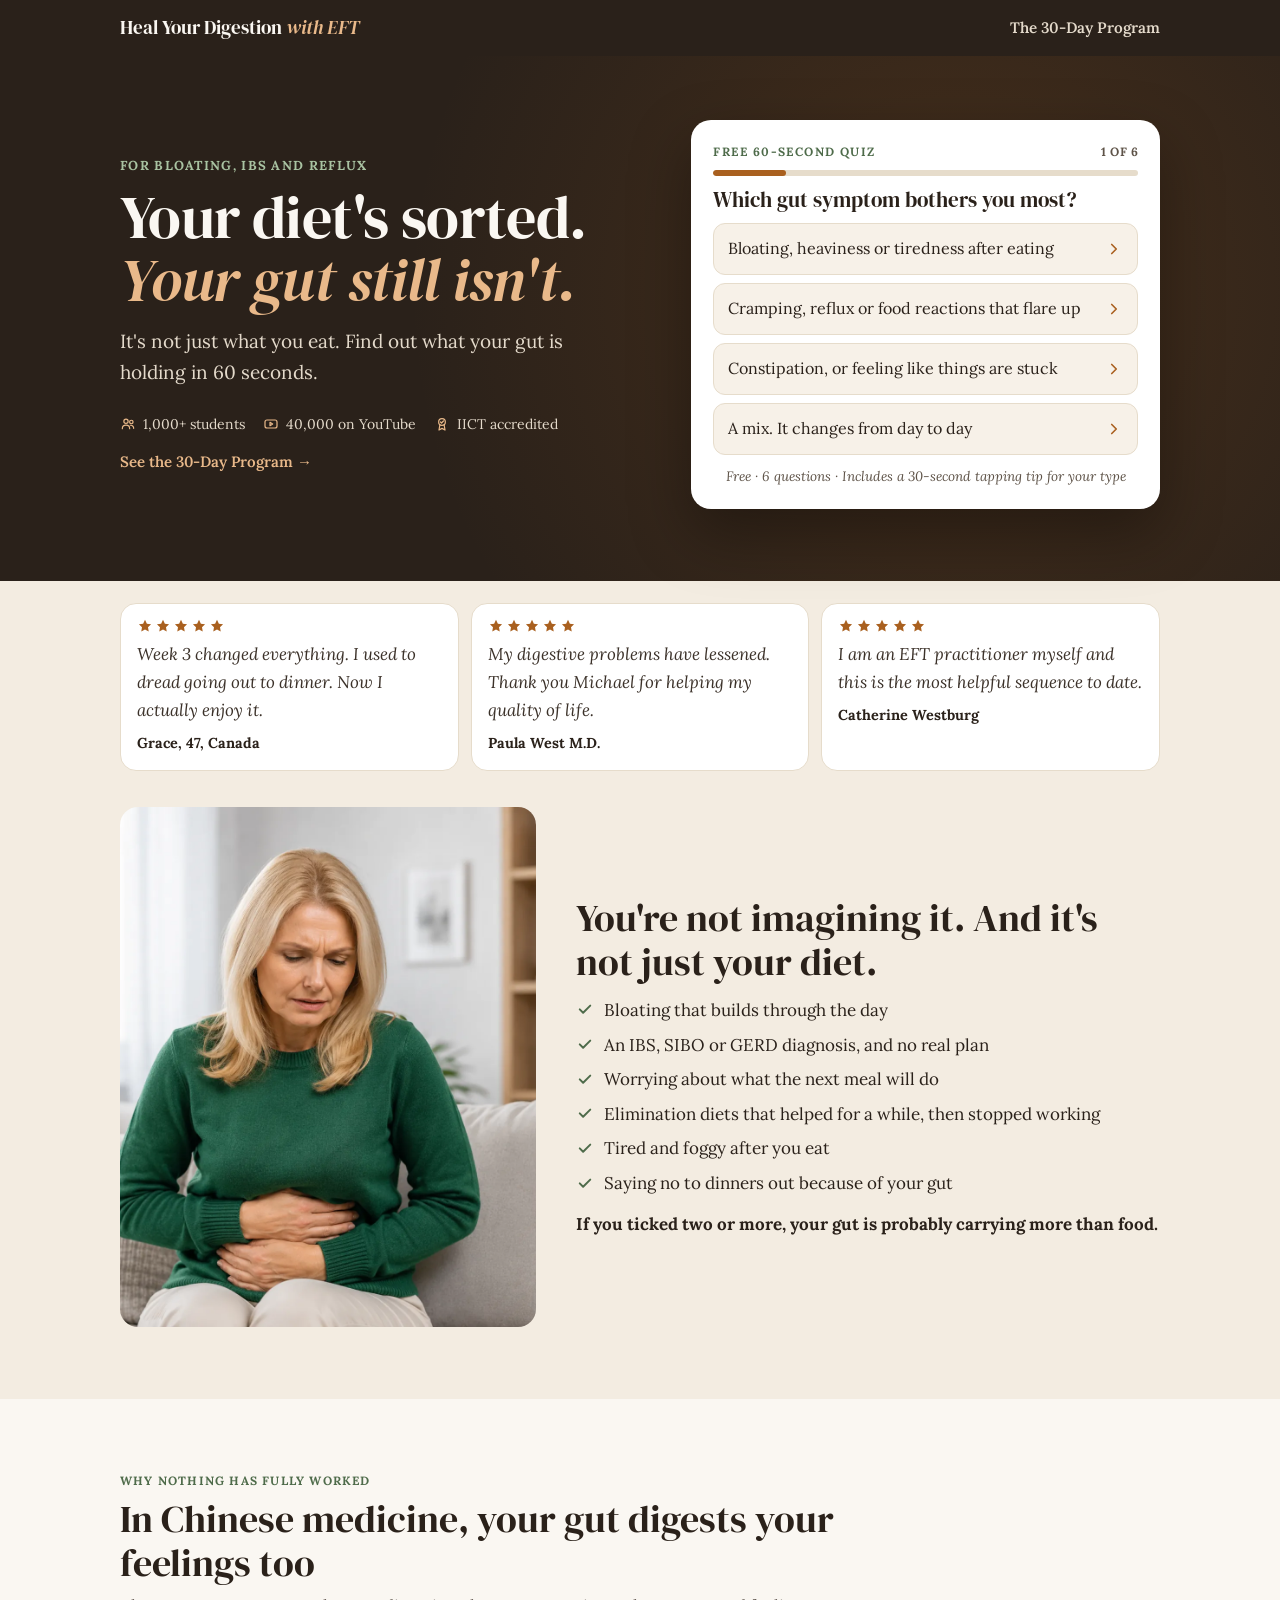
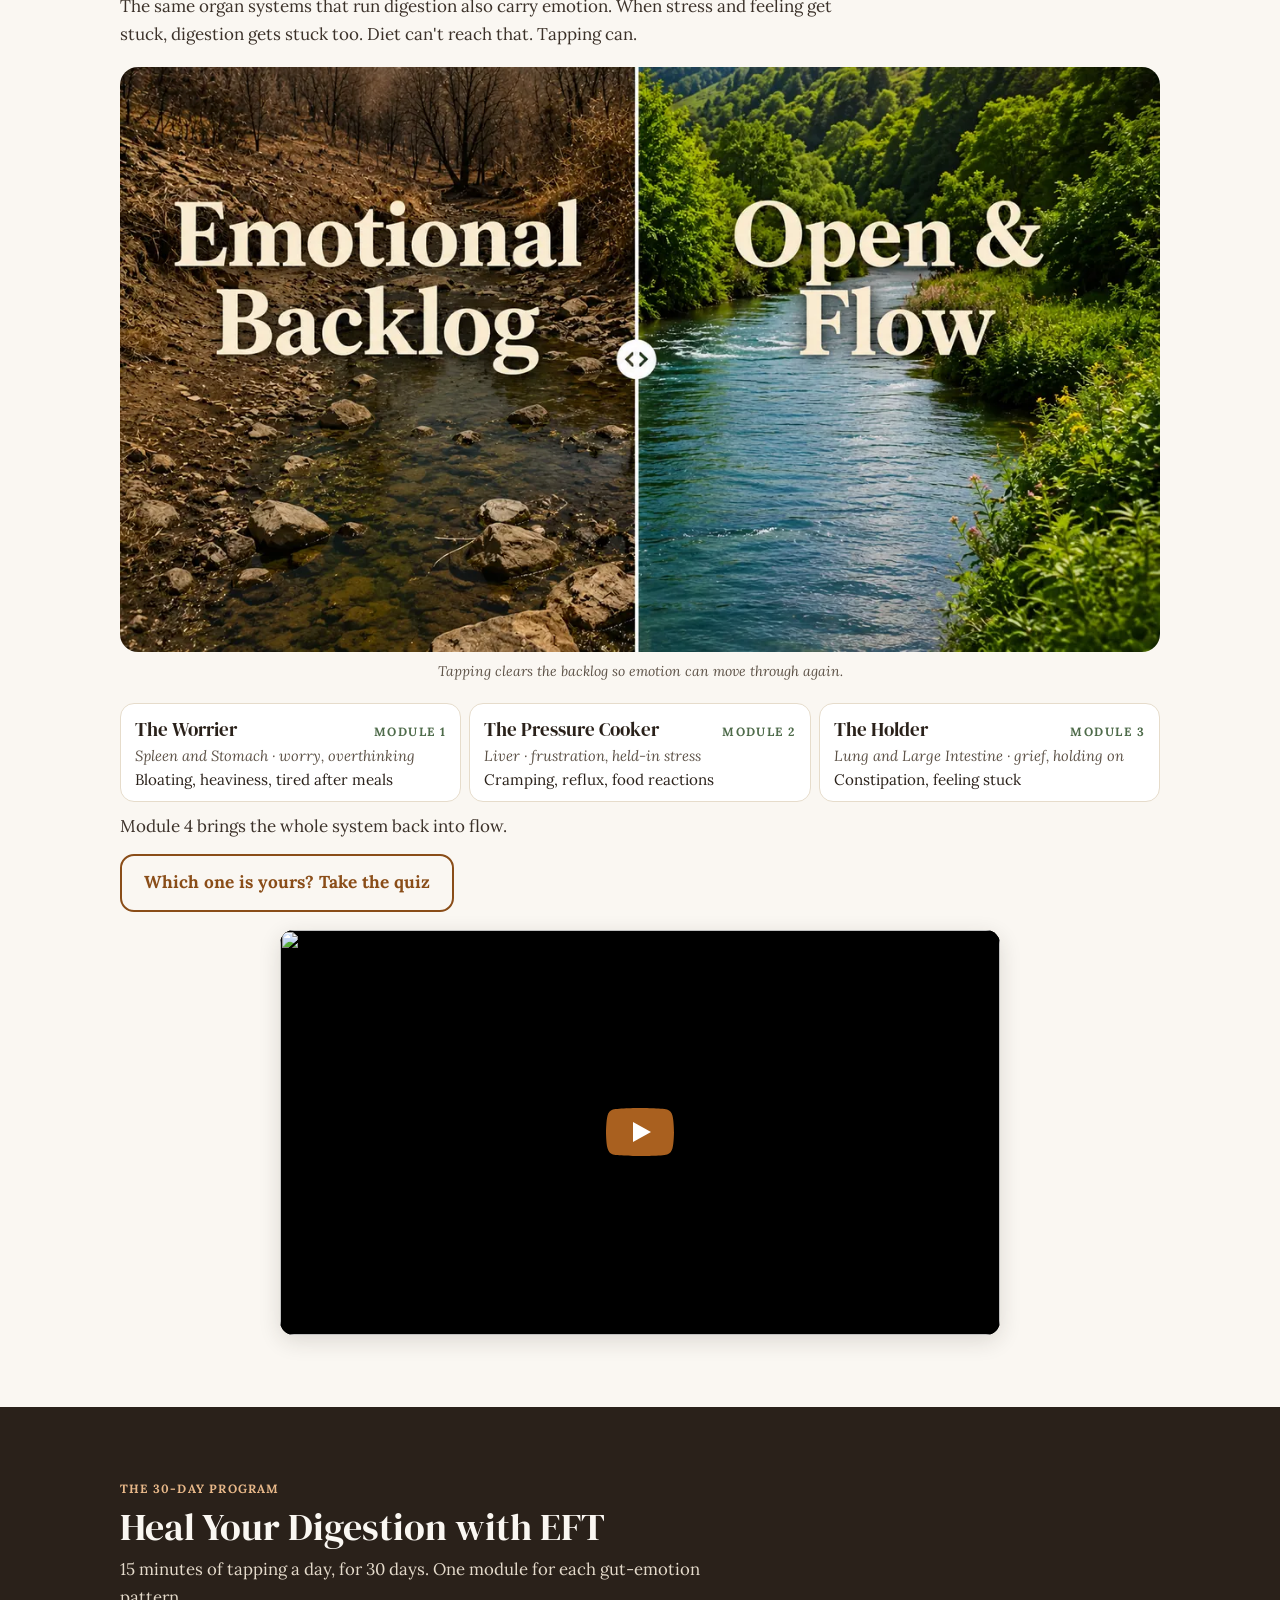
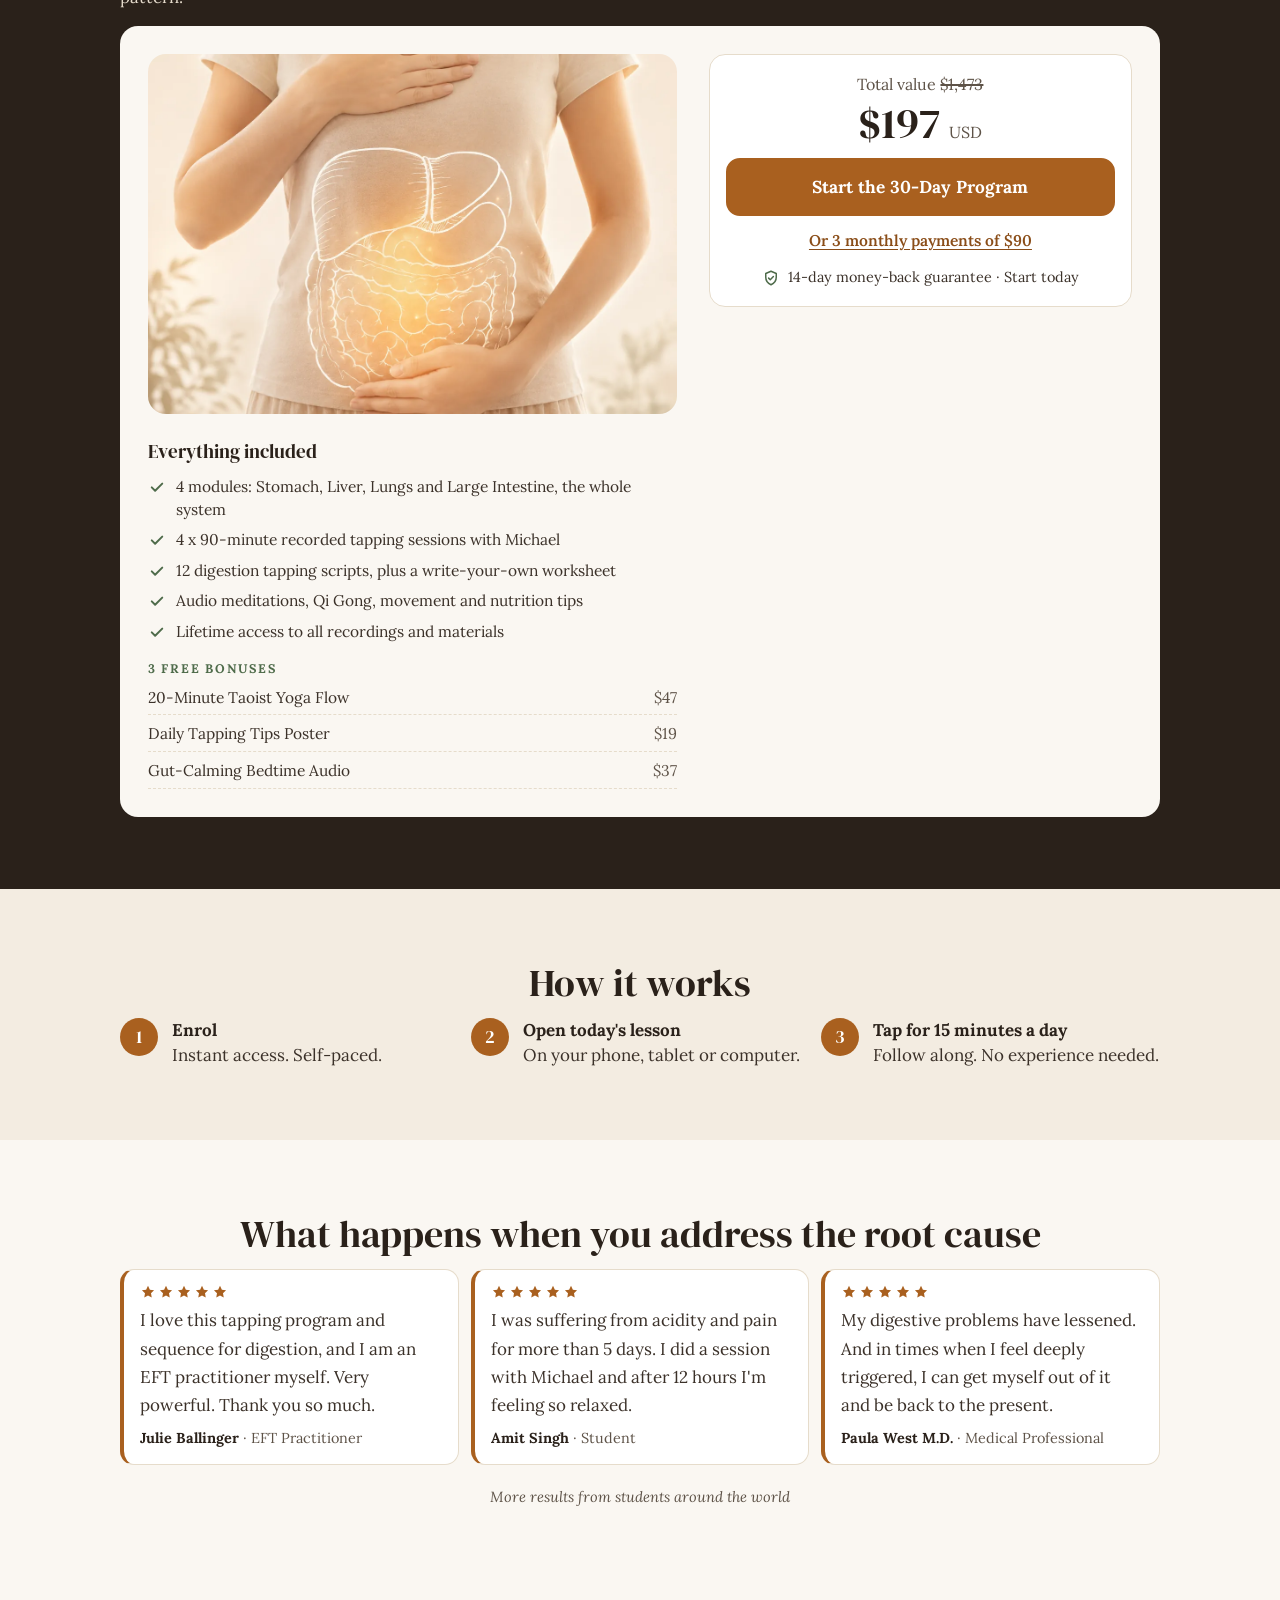
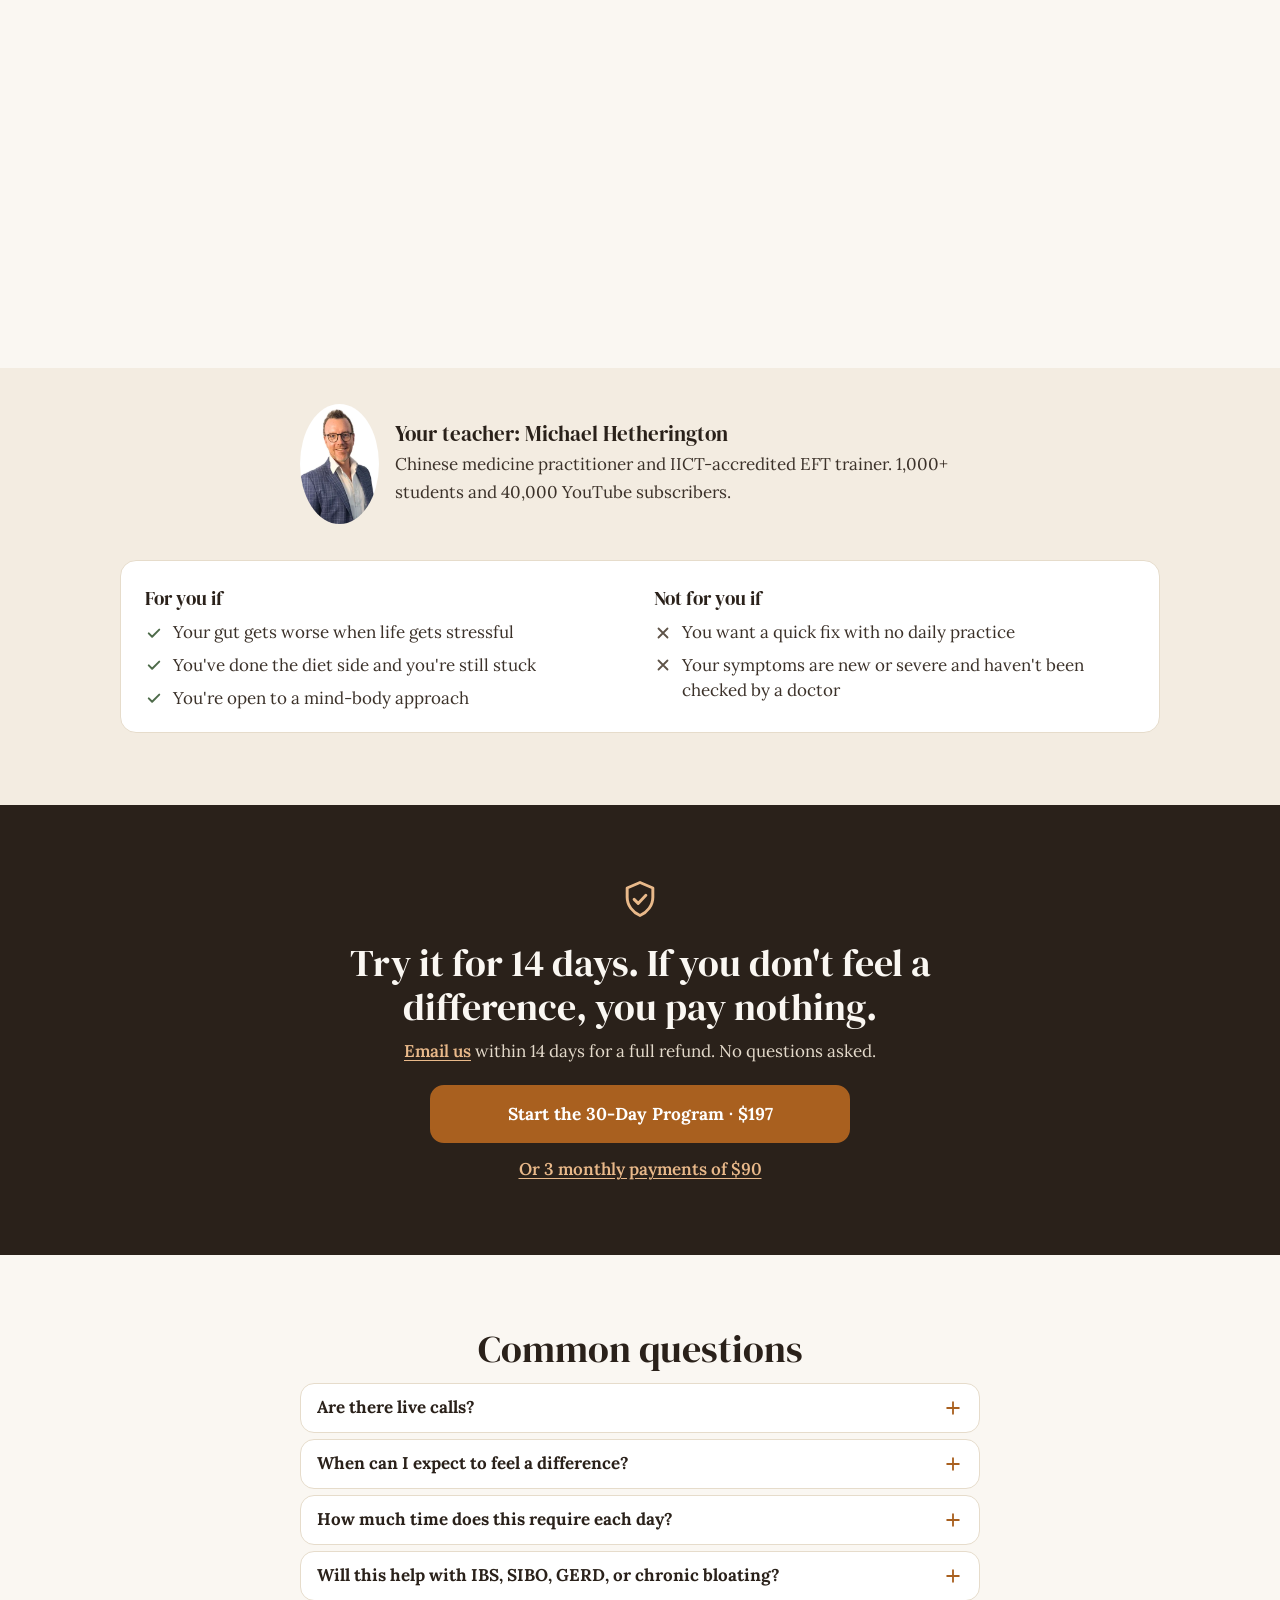
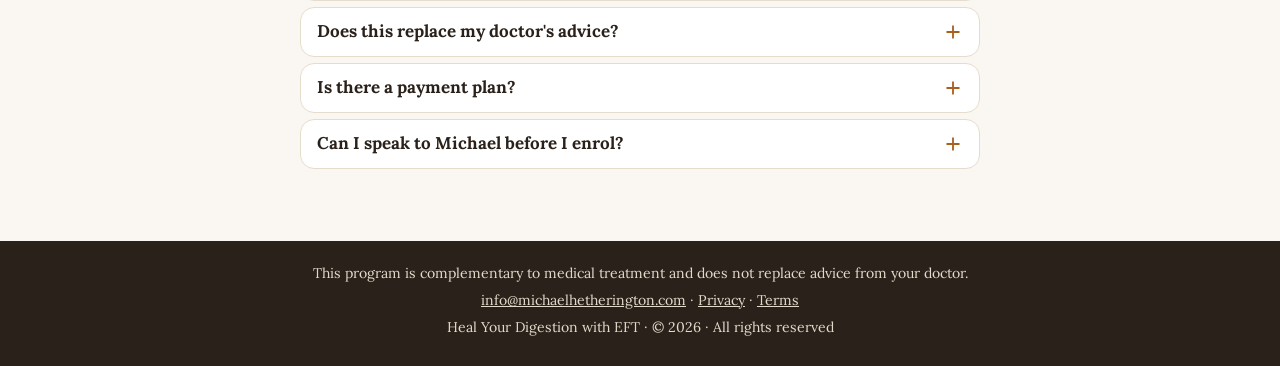
==== commit 953aaf55: "Add optimised images to digestion sales page Co-Authored-By: Claude Opus 5.5 <noreply@anthropic.com>" ====
--- a/index.html
+++ b/index.html
@@ -169,6 +169,8 @@
     .btn--outline:hover { background: var(--btn); color: #FFFFFF; border-color: var(--btn); }
     .text-link { color: var(--link); font-weight: 600; text-decoration: underline; text-underline-offset: 3px; }
     .section--dark .text-link { color: var(--hl); }
+    /* The price box is white, so its payment plan link needs the normal link colour. */
+    .section--dark .offer-card .text-link { color: var(--link); }
 
     .ticks { list-style: none; margin: 0; padding: 0; display: grid; gap: 8px; }
     .ticks li { line-height: 1.45; }
@@ -267,6 +269,14 @@
     .checklist svg { flex-shrink: 0; margin-top: 0.15em; }
     .checklist-note { font-weight: 700; color: var(--ink); }
 
+    /* --- Section images: aspect-ratio reserves the space so nothing jumps while they load --- */
+    .problem-grid { display: grid; gap: 18px; }
+    .problem-img img { width: 100%; height: auto; aspect-ratio: 16 / 9; object-fit: cover; object-position: 50% 45%; border-radius: 14px; }
+    .flow-figure { max-width: 1120px; margin: 18px auto 20px; }
+    .flow-figure img { width: 100%; height: auto; aspect-ratio: 16 / 9; object-fit: cover; border-radius: 18px; }
+    .flow-figure figcaption { margin-top: 8px; font-size: 14px; font-style: italic; color: var(--muted); text-align: center; }
+    .offer-img img { width: 100%; height: auto; aspect-ratio: 16 / 9; object-fit: cover; object-position: 50% 62%; border-radius: 14px; }
+
     /* --- Why section --- */
     .type-cards { display: grid; gap: 8px; margin: 14px 0 10px; }
     .type-card { background: var(--card); border: 1px solid var(--line); border-radius: 14px; padding: 10px 14px; }
@@ -304,7 +314,11 @@
       display: grid;
       gap: 18px;
       font-size: 0.97rem;
-    }
+      grid-template-areas: "list" "img" "price";
+    }
+    .offer-list-col { grid-area: list; }
+    .offer-img { grid-area: img; }
+    .offer-card .price-box { grid-area: price; }
     .offer-card h3 { color: var(--ink); font-size: 1.2rem; margin-bottom: 8px; }
     .bonus-label { font-size: 0.78rem; font-weight: 700; letter-spacing: 0.14em; text-transform: uppercase; color: var(--sage); margin: 16px 0 6px; }
     .bonus-list { list-style: none; padding: 0; margin: 0; display: grid; gap: 6px; }
@@ -439,10 +453,14 @@
       .quote-row { grid-auto-flow: row; grid-template-columns: repeat(3, 1fr); grid-auto-columns: auto; overflow: visible; }
       .swipe-hint { display: none; }
       .checklist { grid-template-columns: 1fr 1fr; gap: 10px 24px; }
+      .problem-grid { grid-template-columns: 40% 1fr; gap: 40px; align-items: center; }
+      .problem-img img { aspect-ratio: 4 / 5; object-position: 50% 50%; border-radius: 18px; }
+      .problem-grid .checklist { grid-template-columns: 1fr; }
+      .offer-img img { aspect-ratio: auto; height: 360px; border-radius: 18px; }
       .section { padding: 72px 0; }
       .type-cards { grid-template-columns: repeat(3, 1fr); }
       .btn--outline { width: auto; display: inline-flex; }
-      .offer-card { grid-template-columns: 1.25fr 1fr; padding: 28px; gap: 32px; align-items: start; }
+      .offer-card { grid-template-columns: 1.25fr 1fr; grid-template-areas: "img price" "list price"; grid-template-rows: auto 1fr; padding: 28px; gap: 22px 32px; align-items: start; }
       .steps { grid-template-columns: repeat(3, 1fr); }
       .long-quotes { grid-auto-flow: row; grid-template-columns: repeat(3, 1fr); grid-auto-columns: auto; overflow: visible; }
       .fit { grid-template-columns: 1fr 1fr; padding: 22px 24px; gap: 28px; }
@@ -521,7 +539,14 @@
 
     <!-- 4. PROBLEM CHECKLIST -->
     <section class="section section--sand" style="padding-top:8px;">
-      <div class="wrap narrow">
+      <div class="wrap problem-grid">
+        <div class="problem-img">
+          <picture>
+            <source srcset="assets/gut-pain.webp" type="image/webp" />
+            <img src="assets/digestive%20pain.png" alt="Woman sitting on a couch holding her stomach in discomfort" width="1200" height="1200" loading="lazy" decoding="async" />
+          </picture>
+        </div>
+        <div>
         <h2>You're not imagining it. And it's not just your diet.</h2>
         <ul class="checklist">
           <li><svg width="18" height="18" viewBox="0 0 24 24" fill="none" stroke="#4E6B4A" stroke-width="2.6" stroke-linecap="round" stroke-linejoin="round" aria-hidden="true"><path d="M5 12.5l4.5 4.5L19 7.5"/></svg>Bloating that builds through the day</li>
@@ -532,6 +557,7 @@
           <li><svg width="18" height="18" viewBox="0 0 24 24" fill="none" stroke="#4E6B4A" stroke-width="2.6" stroke-linecap="round" stroke-linejoin="round" aria-hidden="true"><path d="M5 12.5l4.5 4.5L19 7.5"/></svg>Saying no to dinners out because of your gut</li>
         </ul>
         <p class="checklist-note">If you ticked two or more, your gut is probably carrying more than food.</p>
+        </div>
       </div>
     </section>
 
@@ -543,6 +569,13 @@
           <h2>In Chinese medicine, your gut digests your feelings too</h2>
           <p>The same organ systems that run digestion also carry emotion. When stress and feeling get stuck, digestion gets stuck too. Diet can't reach that. Tapping can.</p>
         </div>
+        <figure class="flow-figure">
+          <picture>
+            <source srcset="assets/backlog-and-flow.webp" type="image/webp" />
+            <img src="assets/open%20and%20flow.png" alt="A dry, stony creek labelled Emotional Backlog beside a clear flowing river labelled Open and Flow" width="1200" height="675" loading="lazy" decoding="async" />
+          </picture>
+          <figcaption>Tapping clears the backlog so emotion can move through again.</figcaption>
+        </figure>
         <div class="type-cards">
           <div class="type-card">
             <div class="type-card-head"><h3>The Worrier</h3><span class="module">Module 1</span></div>
@@ -581,7 +614,11 @@
           <p>15 minutes of tapping a day, for 30 days. One module for each gut-emotion pattern.</p>
         </div>
         <div class="offer-card" id="program-card">
-          <div>
+          <picture class="offer-img">
+            <source srcset="assets/gut-calm.webp" type="image/webp" />
+            <img src="assets/ChatGPT%20Image%20May%207%2C%202026%2C%2011_19_04%20AM.png" alt="Hands resting on a calm, softly glowing belly" width="1200" height="1200" loading="lazy" decoding="async" />
+          </picture>
+          <div class="offer-list-col">
             <h3>Everything included</h3>
             <ul class="ticks">
               <li><svg width="18" height="18" viewBox="0 0 24 24" fill="none" stroke="#4E6B4A" stroke-width="2.6" stroke-linecap="round" stroke-linejoin="round" aria-hidden="true"><path d="M5 12.5l4.5 4.5L19 7.5"/></svg><span>4 modules: Stomach, Liver, Lungs and Large Intestine, the whole system</span></li>
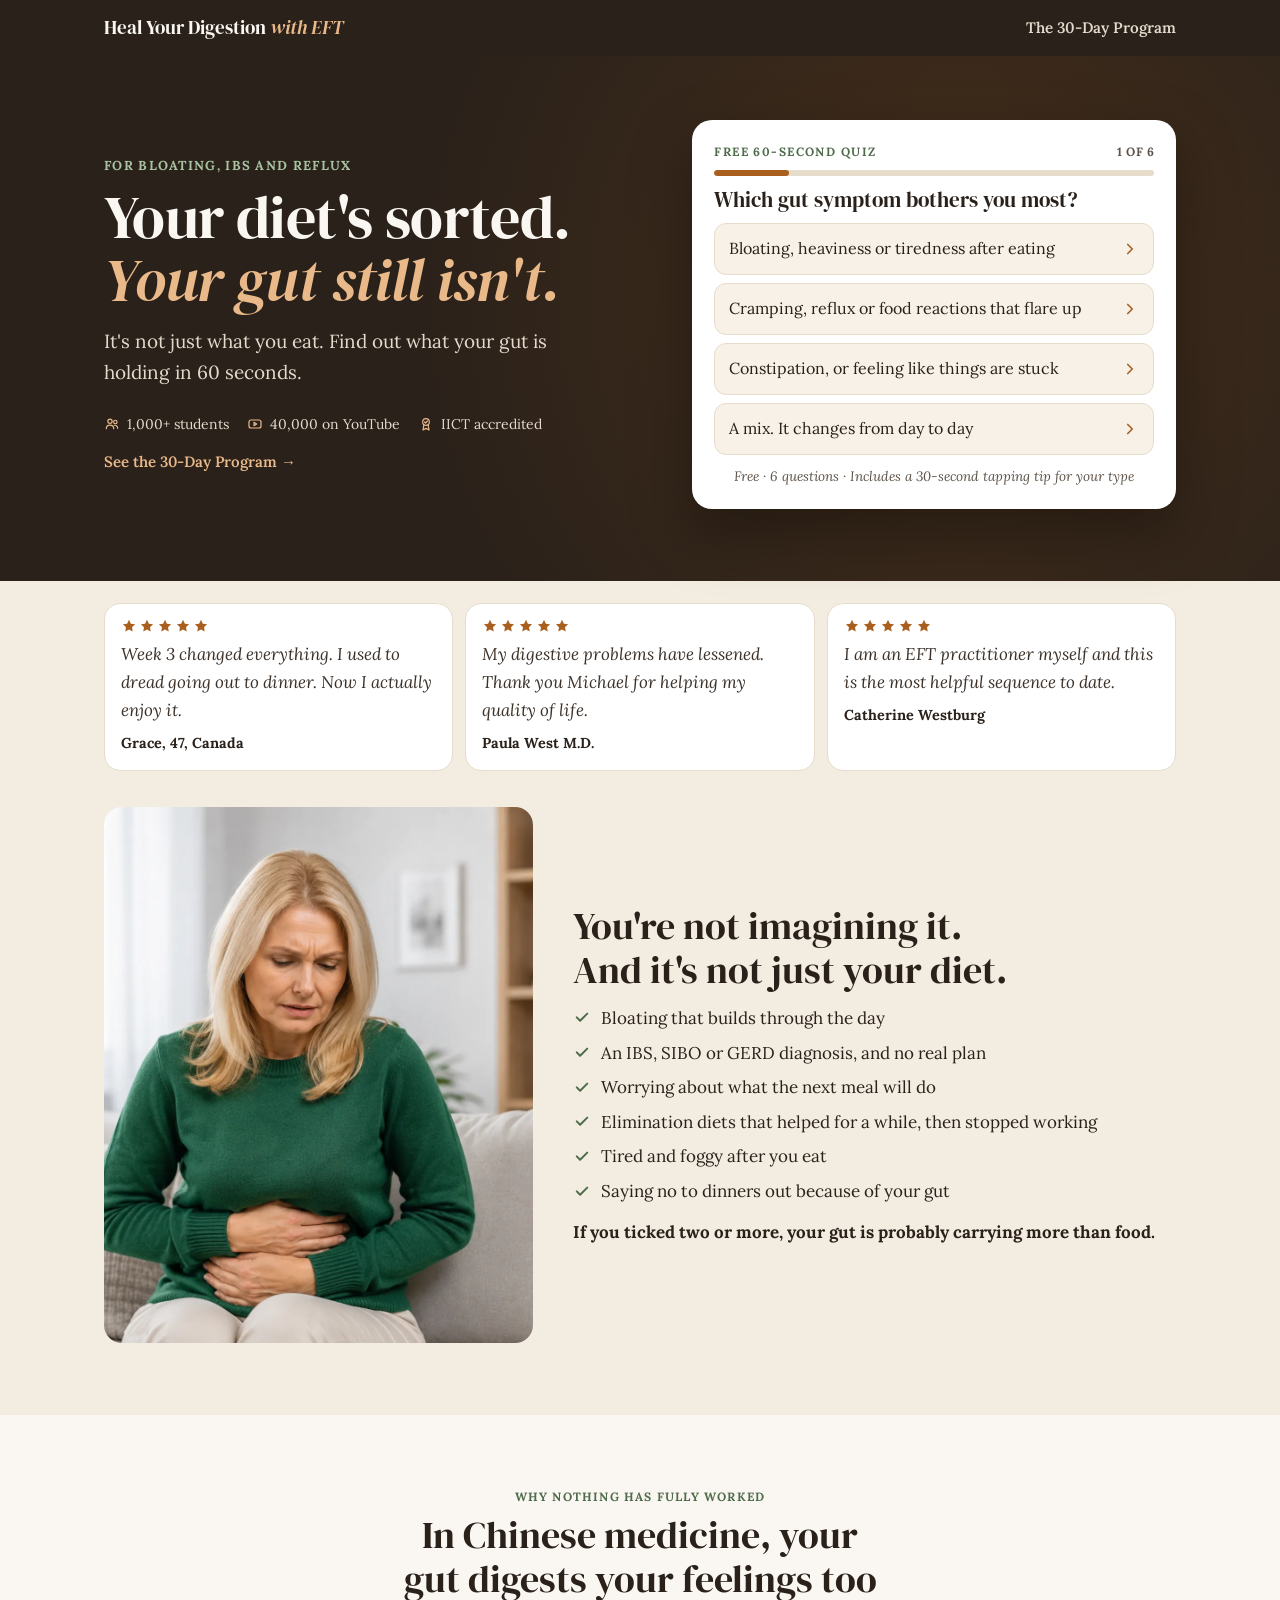
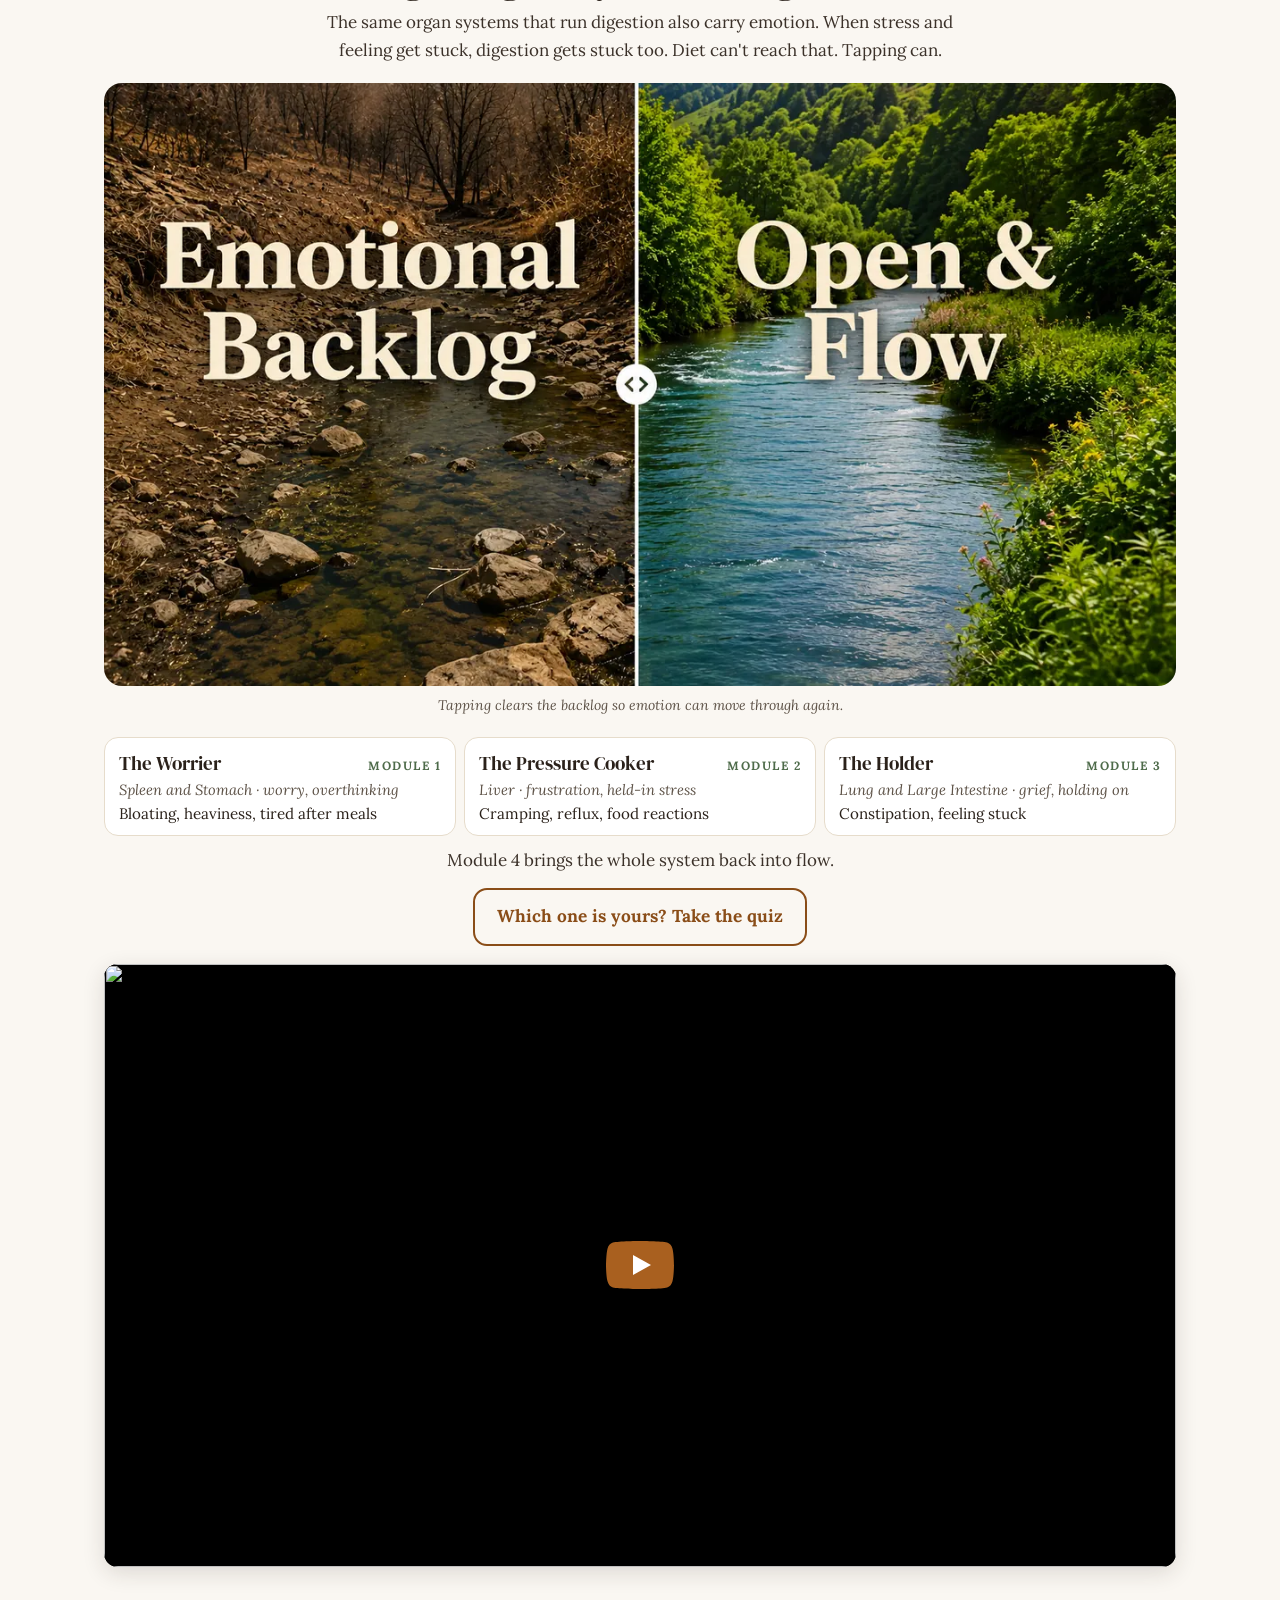
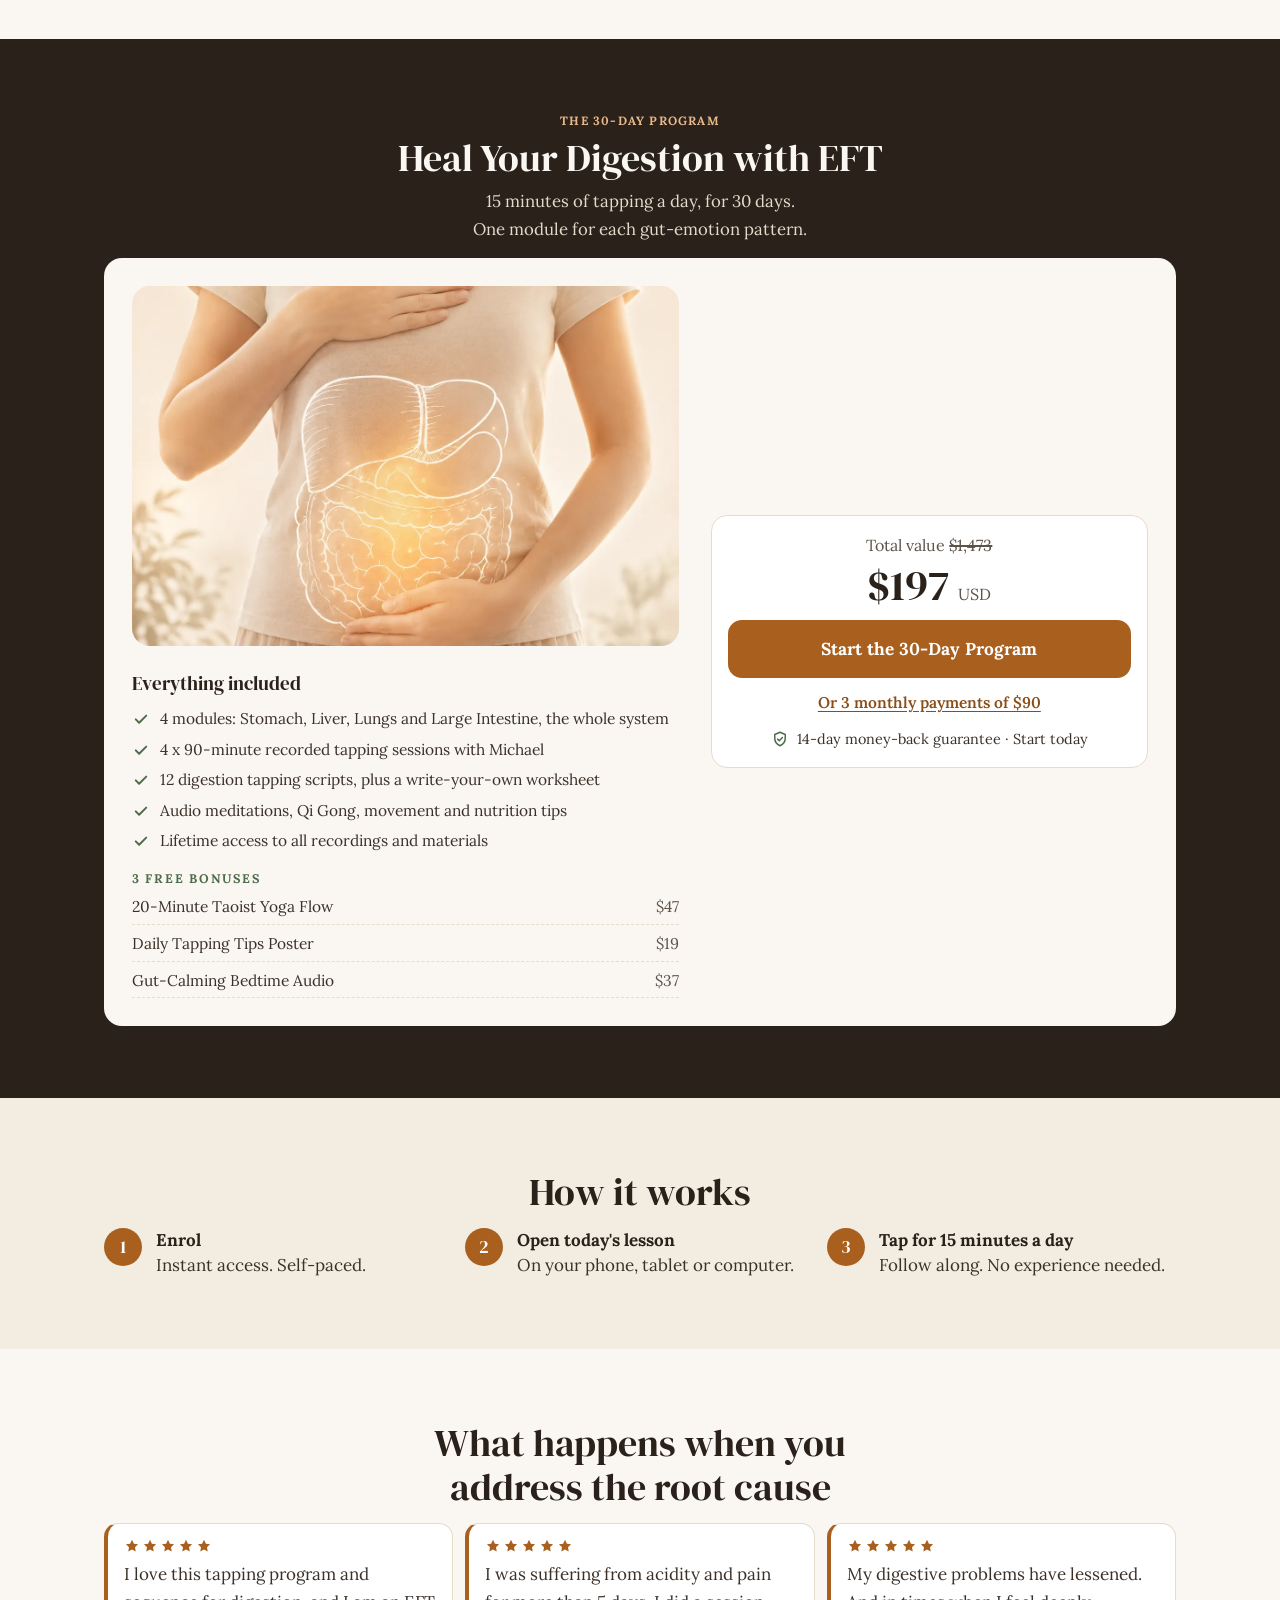
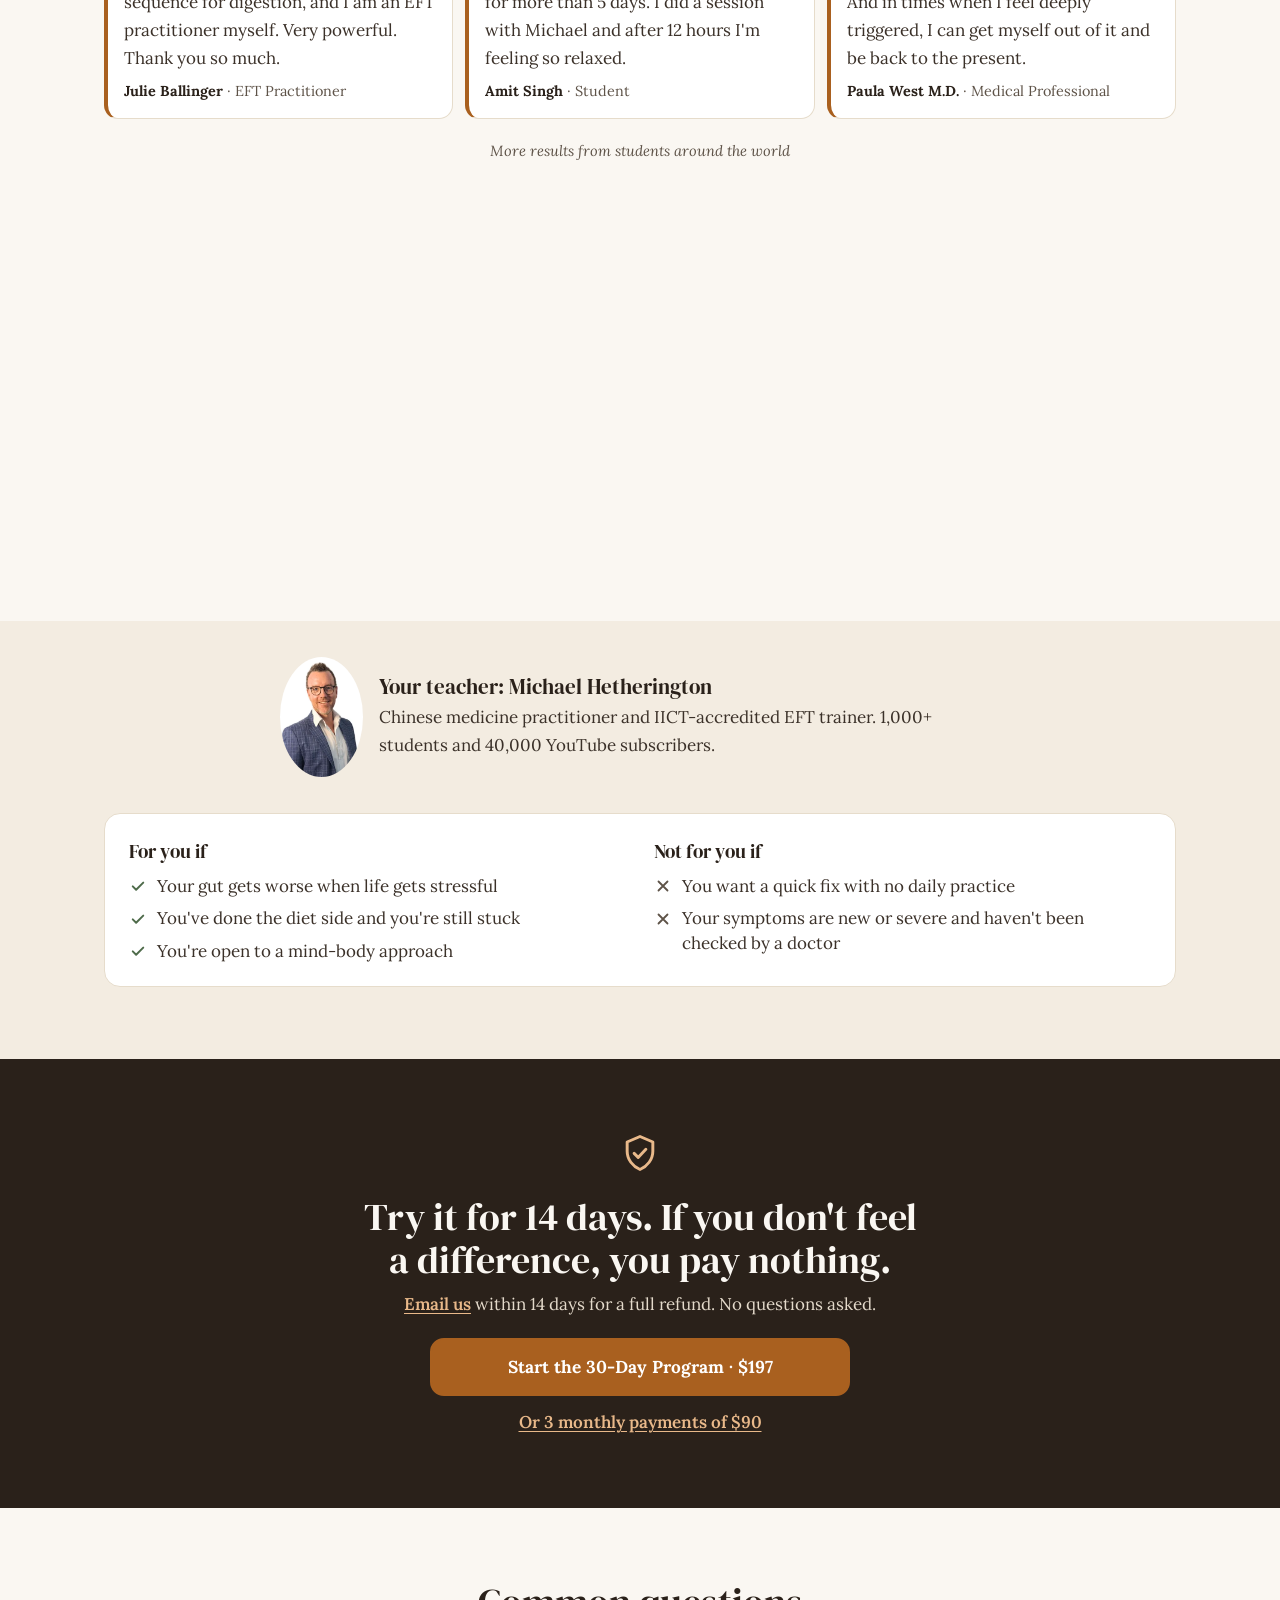
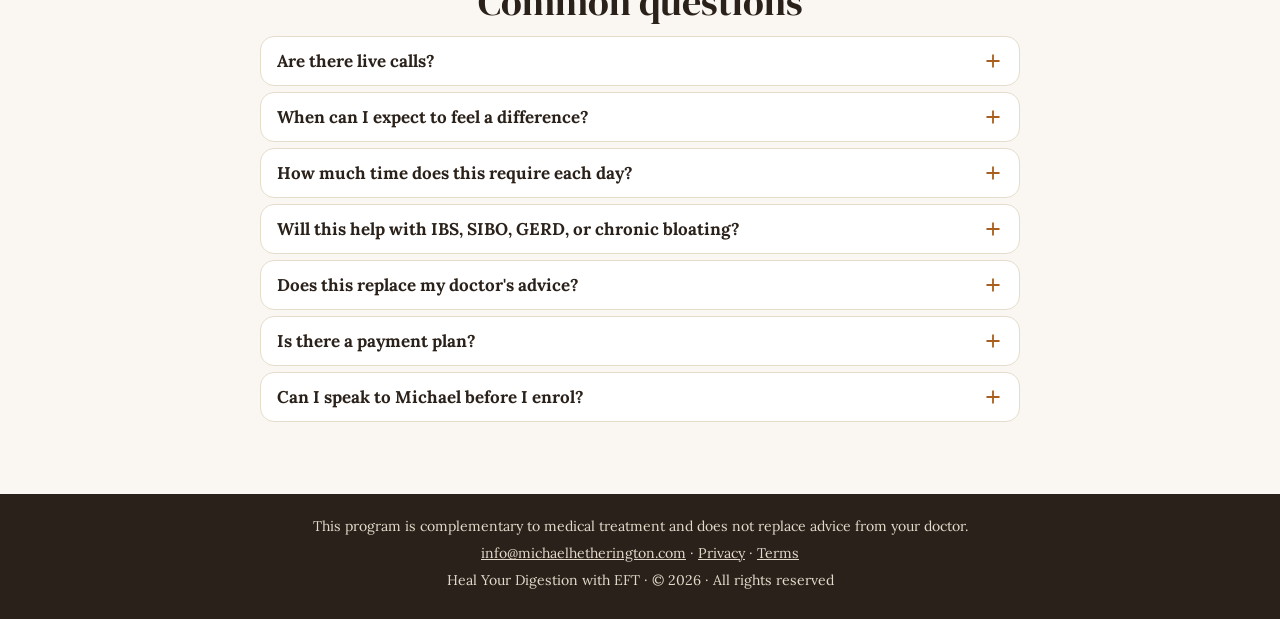
==== commit e665d337: "Centre sections and headlines on digestion page Co-Authored-By: Claude Opus 5.5 <noreply@anthropic.c" ====
--- a/index.html
+++ b/index.html
@@ -124,8 +124,12 @@
 
     a { color: var(--link); }
 
-    .wrap { max-width: 1080px; margin: 0 auto; padding: 0 20px; }
-    .narrow { max-width: 720px; }
+    .wrap { max-width: 1120px; margin-left: auto; margin-right: auto; padding-left: 24px; padding-right: 24px; }
+
+    /* Section headers are centred; lists and card text stay left-aligned. */
+    .section .eyebrow { text-align: center; }
+    .section h2 { max-width: 760px; margin-left: auto; margin-right: auto; text-align: center; text-wrap: balance; }
+    .section-intro { max-width: 640px; margin-left: auto; margin-right: auto; text-align: center; text-wrap: balance; }
 
     .eyebrow {
       display: block;
@@ -165,7 +169,7 @@
       transition: background 0.2s ease, border-color 0.2s ease, color 0.2s ease;
     }
     .btn:hover { background: var(--btn-hover); border-color: var(--btn-hover); }
-    .btn--outline { background: transparent; color: var(--link); border-color: var(--link); }
+    .btn--outline { background: transparent; color: var(--link); border-color: var(--link); margin-left: auto; margin-right: auto; }
     .btn--outline:hover { background: var(--btn); color: #FFFFFF; border-color: var(--btn); }
     .text-link { color: var(--link); font-weight: 600; text-decoration: underline; text-underline-offset: 3px; }
     .section--dark .text-link { color: var(--hl); }
@@ -264,10 +268,10 @@
     .swipe-hint { margin-top: 4px; font-size: 0.8rem; color: var(--muted); text-align: center; }
 
     /* --- Problem checklist --- */
-    .checklist { list-style: none; padding: 0; margin: 14px 0; display: grid; gap: 8px; }
+    .checklist { list-style: none; padding: 0; margin: 14px auto; max-width: 560px; display: grid; gap: 8px; }
     .checklist li { display: flex; gap: 10px; align-items: flex-start; color: var(--ink); line-height: 1.45; }
     .checklist svg { flex-shrink: 0; margin-top: 0.15em; }
-    .checklist-note { font-weight: 700; color: var(--ink); }
+    .checklist-note { font-weight: 700; color: var(--ink); text-align: center; }
 
     /* --- Section images: aspect-ratio reserves the space so nothing jumps while they load --- */
     .problem-grid { display: grid; gap: 18px; }
@@ -286,7 +290,7 @@
     .type-card .organ { font-size: 0.92rem; font-style: italic; color: var(--muted); }
     .type-card .organ, .type-card .symptoms { line-height: 1.45; }
     .type-card .symptoms { margin-top: 2px; font-size: 0.95rem; color: var(--ink); }
-    .module-4 { margin-bottom: 14px; }
+    .module-4 { margin-bottom: 14px; text-align: center; }
     .video {
       position: relative;
       margin-top: 18px;
@@ -303,7 +307,6 @@
     .video-caption { margin-top: 10px; font-size: 0.9rem; color: var(--muted); text-align: center; }
 
     /* --- Offer --- */
-    .offer-intro { max-width: 640px; }
     .offer-intro p { font-size: 1.05rem; }
     .offer-card {
       margin-top: 14px;
@@ -334,7 +337,7 @@
     .guarantee-line { display: flex; align-items: center; justify-content: center; gap: 8px; margin-top: 12px; font-size: 0.9rem; color: var(--body); }
 
     /* --- How it works --- */
-    .steps { list-style: none; padding: 0; margin: 14px 0 0; display: grid; gap: 12px; counter-reset: step; }
+    .steps { list-style: none; padding: 0; margin: 14px auto 0; max-width: 560px; display: grid; gap: 12px; counter-reset: step; }
     .steps li > div { line-height: 1.45; }
     .steps li { counter-increment: step; display: flex; gap: 14px; align-items: flex-start; }
     .steps li::before {
@@ -362,9 +365,10 @@
     .carousel-label { margin: 14px 0 6px; font-size: 0.92rem; font-style: italic; color: var(--muted); text-align: center; }
 
     /* --- Teacher --- */
-    .teacher { display: flex; gap: 16px; align-items: center; }
+    .teacher { display: flex; gap: 16px; align-items: center; max-width: 720px; margin: 0 auto; }
     .teacher img { flex: 0 0 84px; width: 84px; height: 84px; border-radius: 50%; object-fit: cover; object-position: top center; }
-    .teacher h2 { font-size: 1.3rem; margin-bottom: 4px; }
+    /* Sits beside the photo, so it stays left-aligned. */
+    .section .teacher h2 { font-size: 1.3rem; margin: 0 0 4px; max-width: none; text-align: left; }
 
     /* --- For / not for --- */
     .fit { display: grid; gap: 14px; background: var(--card); border: 1px solid var(--line); border-radius: 16px; padding: 14px 16px; }
@@ -373,12 +377,12 @@
     /* --- Guarantee + final CTA --- */
     .final { text-align: center; }
     .final .shield { margin: 0 auto 12px; color: var(--hl); }
-    .final p { max-width: 520px; margin: 0 auto; }
+    .final p { max-width: 640px; margin: 0 auto; }
     .final .btn { margin: 20px auto 0; max-width: 420px; }
     .final .plan-link { margin-top: 12px; }
 
     /* --- FAQ --- */
-    .faq { display: grid; gap: 6px; margin-top: 12px; }
+    .faq { display: grid; gap: 6px; max-width: 760px; margin: 12px auto 0; }
     .faq details { background: var(--card); border: 1px solid var(--line); border-radius: 14px; }
     .faq summary {
       list-style: none;
@@ -450,19 +454,23 @@
       .hero h1 { font-size: clamp(44px, 4.8vw, 60px); }
       .hero-sub { font-size: 19px; }
       .quiz-card { padding: 22px; }
-      .quote-row { grid-auto-flow: row; grid-template-columns: repeat(3, 1fr); grid-auto-columns: auto; overflow: visible; }
+      .quote-row { grid-auto-flow: row; grid-template-columns: repeat(3, minmax(0, 1fr)); grid-auto-columns: auto; overflow: visible; }
       .swipe-hint { display: none; }
       .checklist { grid-template-columns: 1fr 1fr; gap: 10px 24px; }
       .problem-grid { grid-template-columns: 40% 1fr; gap: 40px; align-items: center; }
+      /* Beside the image, the problem text reads left-aligned. */
+      .problem-grid h2, .problem-grid .checklist-note { text-align: left; margin-left: 0; }
+      .problem-grid .checklist { margin-left: 0; }
       .problem-img img { aspect-ratio: 4 / 5; object-position: 50% 50%; border-radius: 18px; }
       .problem-grid .checklist { grid-template-columns: 1fr; }
       .offer-img img { aspect-ratio: auto; height: 360px; border-radius: 18px; }
       .section { padding: 72px 0; }
-      .type-cards { grid-template-columns: repeat(3, 1fr); }
-      .btn--outline { width: auto; display: inline-flex; }
-      .offer-card { grid-template-columns: 1.25fr 1fr; grid-template-areas: "img price" "list price"; grid-template-rows: auto 1fr; padding: 28px; gap: 22px 32px; align-items: start; }
-      .steps { grid-template-columns: repeat(3, 1fr); }
-      .long-quotes { grid-auto-flow: row; grid-template-columns: repeat(3, 1fr); grid-auto-columns: auto; overflow: visible; }
+      .type-cards { grid-template-columns: repeat(3, minmax(0, 1fr)); }
+      .btn--outline { width: fit-content; }
+      .offer-card { grid-template-columns: 1.25fr 1fr; grid-template-areas: "img price" "list price"; grid-template-rows: auto auto; padding: 28px; gap: 22px 32px; align-items: start; }
+      .offer-card .price-box { align-self: center; }
+      .steps { grid-template-columns: repeat(3, minmax(0, 1fr)); max-width: none; }
+      .long-quotes { grid-auto-flow: row; grid-template-columns: repeat(3, minmax(0, 1fr)); grid-auto-columns: auto; overflow: visible; }
       .fit { grid-template-columns: 1fr 1fr; padding: 22px 24px; gap: 28px; }
       .teacher img { flex-basis: 120px; width: 120px; height: 120px; }
     }
@@ -564,10 +572,10 @@
     <!-- 5. WHY NOTHING HAS FULLY WORKED -->
     <section class="section">
       <div class="wrap">
-        <div class="narrow">
+        <div>
           <span class="eyebrow">Why nothing has fully worked</span>
           <h2>In Chinese medicine, your gut digests your feelings too</h2>
-          <p>The same organ systems that run digestion also carry emotion. When stress and feeling get stuck, digestion gets stuck too. Diet can't reach that. Tapping can.</p>
+          <p class="section-intro">The same organ systems that run digestion also carry emotion. When stress and feeling get stuck, digestion gets stuck too. Diet can't reach that. Tapping can.</p>
         </div>
         <figure class="flow-figure">
           <picture>
@@ -596,7 +604,7 @@
         <p class="module-4">Module 4 brings the whole system back into flow.</p>
         <a class="btn btn--outline" href="quiz.html" data-quiz-link="why_section">Which one is yours? Take the quiz</a>
 
-        <div class="video narrow" style="margin-left:auto;margin-right:auto;">
+        <div class="video">
           <button class="video-play" id="video-play" type="button" data-src="https://www.youtube.com/embed/gmY9W6duWM8" aria-label="Play video: Is This Program Right for You?">
             <img src="https://i.ytimg.com/vi/gmY9W6duWM8/hqdefault.jpg" alt="" loading="lazy" decoding="async" width="480" height="360" />
             <svg class="video-play-icon" viewBox="0 0 68 48" aria-hidden="true"><path d="M66.5 7.7c-.8-2.9-2.5-5.4-5.4-6.2C55.8.1 34 0 34 0S12.2.1 6.9 1.6C4 2.4 2.3 4.8 1.5 7.7.1 13 0 24 0 24s.1 11 1.5 16.3c.8 2.9 2.5 5.4 5.4 6.2C12.2 47.9 34 48 34 48s21.8-.1 27.1-1.6c2.9-.8 4.6-3.2 5.4-6.2C67.9 35 68 24 68 24s-.1-11-1.5-16.3z" fill="#A9601F"/><path d="M45 24 27 14v20" fill="#fff"/></svg>
@@ -611,7 +619,7 @@
         <div class="offer-intro">
           <span class="eyebrow">The 30-Day Program</span>
           <h2>Heal Your Digestion with EFT</h2>
-          <p>15 minutes of tapping a day, for 30 days. One module for each gut-emotion pattern.</p>
+          <p class="section-intro">15 minutes of tapping a day, for 30 days. One module for each gut-emotion pattern.</p>
         </div>
         <div class="offer-card" id="program-card">
           <picture class="offer-img">
@@ -685,7 +693,7 @@
 
     <!-- 10. YOUR TEACHER -->
     <section class="section section--sand" style="padding-top:36px;padding-bottom:36px;">
-      <div class="wrap narrow teacher">
+      <div class="wrap"><div class="teacher">
         <picture>
           <source srcset="assets/bio%20pic%201.webp" type="image/webp" />
           <img src="assets/bio%20pic%201.jpg" alt="Michael Hetherington" width="120" height="120" loading="lazy" decoding="async" />
@@ -694,7 +702,7 @@
           <h2>Your teacher: Michael Hetherington</h2>
           <p>Chinese medicine practitioner and IICT-accredited EFT trainer. 1,000+ students and 40,000 YouTube subscribers.</p>
         </div>
-      </div>
+      </div></div>
     </section>
 
     <!-- 11. FOR YOU / NOT FOR YOU -->
@@ -722,7 +730,7 @@
 
     <!-- 12. GUARANTEE + FINAL CALL TO ACTION -->
     <section class="section section--dark final" id="final-cta">
-      <div class="wrap narrow">
+      <div class="wrap">
         <svg class="shield" width="44" height="44" viewBox="0 0 24 24" fill="none" stroke="currentColor" stroke-width="1.6" stroke-linecap="round" stroke-linejoin="round" aria-hidden="true"><path d="M12 3l7 3v5c0 4.5-3 8.3-7 10-4-1.7-7-5.5-7-10V6l7-3z"/><path d="M8.8 12.2l2.2 2.2 4.2-4.4"/></svg>
         <h2>Try it for 14 days. If you don't feel a difference, you pay nothing.</h2>
         <p><a class="text-link" href="mailto:info@michaelhetherington.com">Email us</a> within 14 days for a full refund. No questions asked.</p>
@@ -733,7 +741,7 @@
 
     <!-- 13. FAQ -->
     <section class="section">
-      <div class="wrap narrow">
+      <div class="wrap">
         <h2 class="center">Common questions</h2>
         <div class="faq">
           <details><summary>Are there live calls?<svg width="20" height="20" viewBox="0 0 24 24" fill="none" stroke="currentColor" stroke-width="2.2" stroke-linecap="round" aria-hidden="true"><path d="M12 5v14M5 12h14"/></svg></summary><p>No. This is a fully self-paced, 100% online program. The moment you enrol you get instant, lifetime access to all four 90-minute recorded EFT tapping call sessions, scripts, guides, and bonus materials, so you can start right away and move through it at your own pace.</p></details>
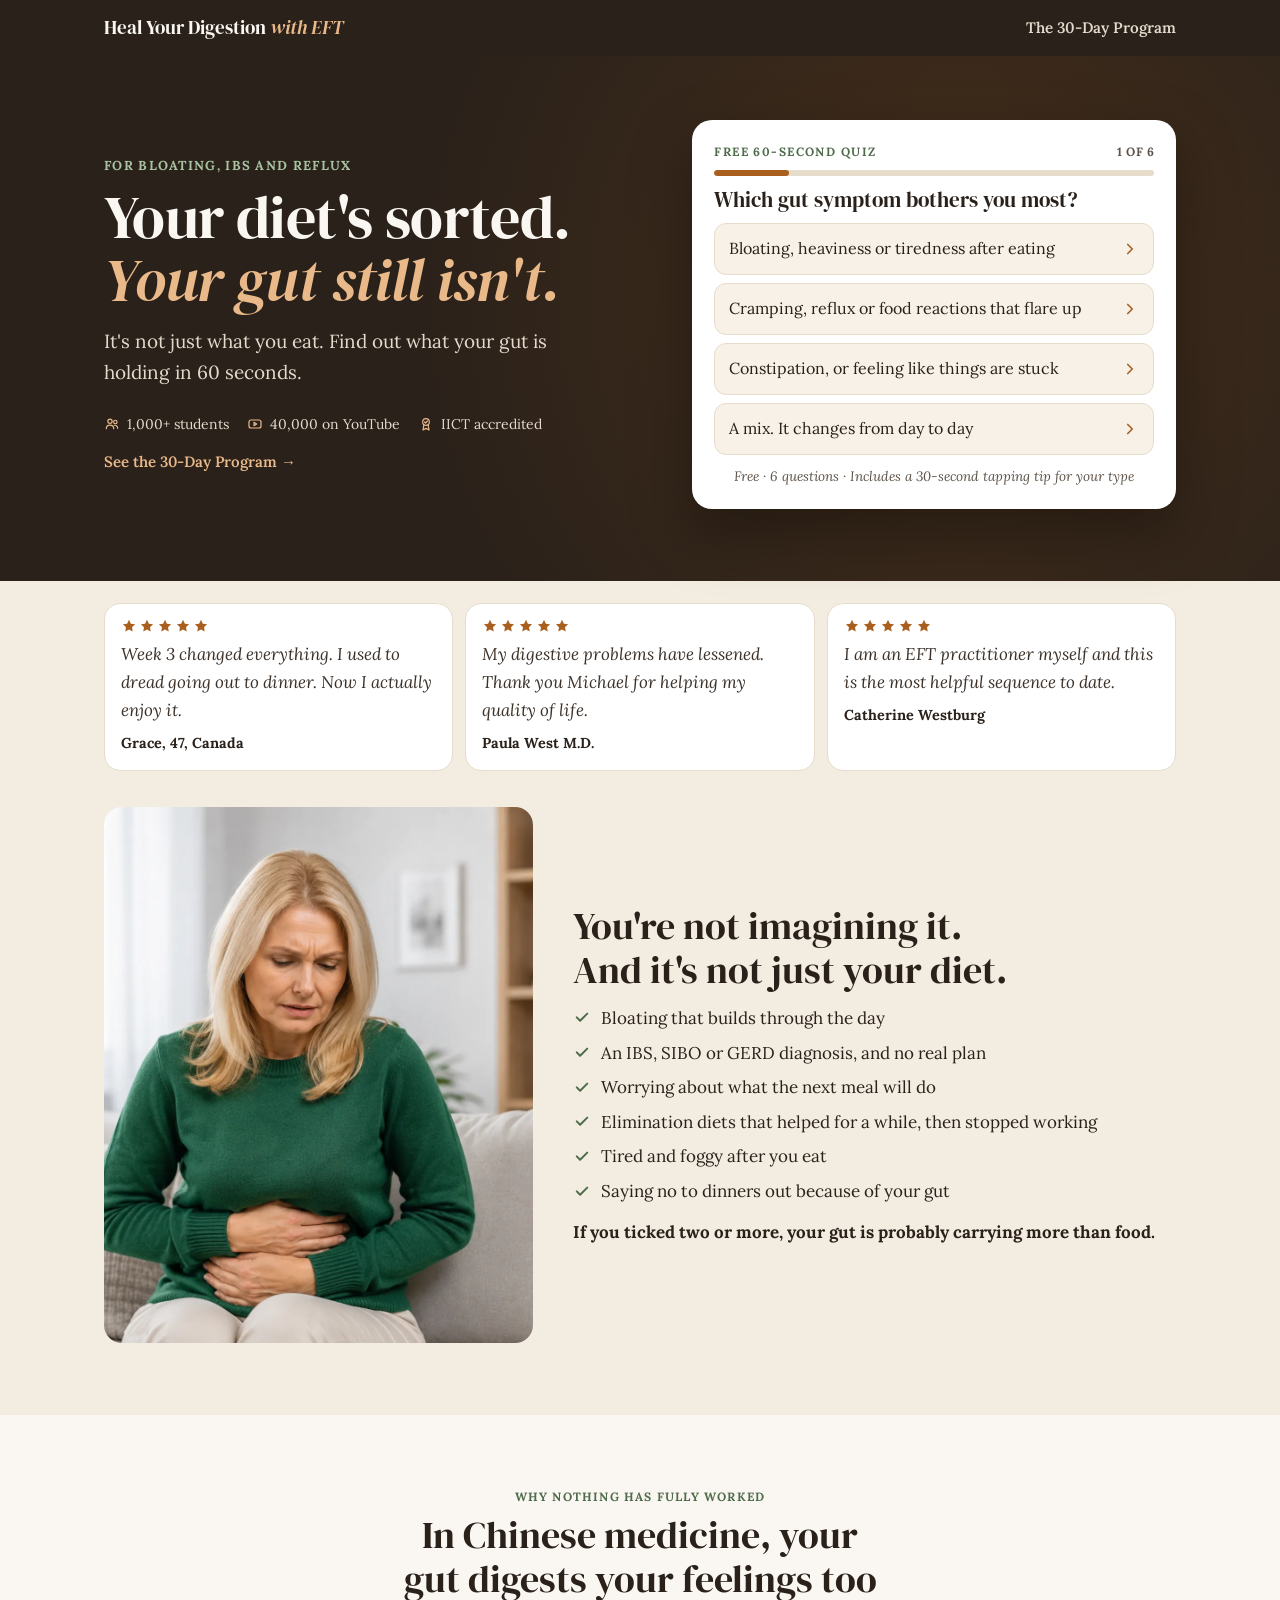
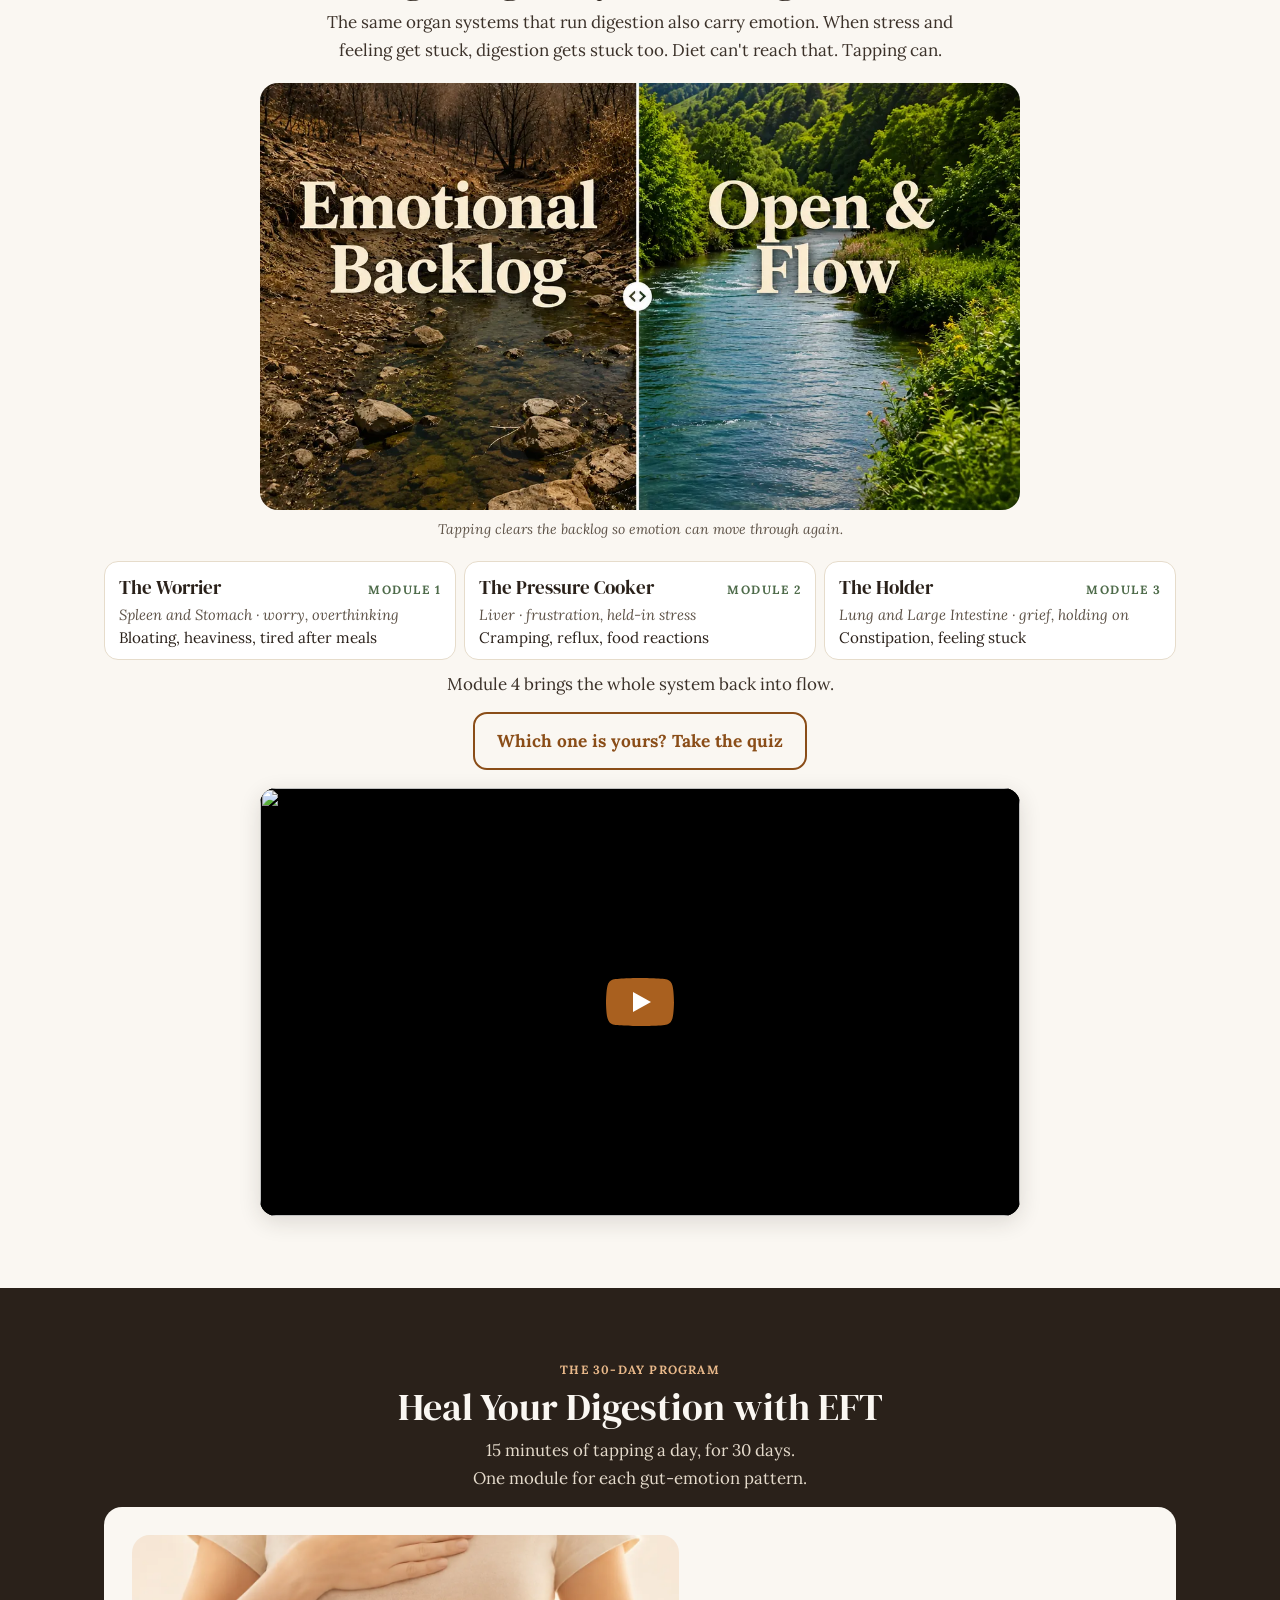
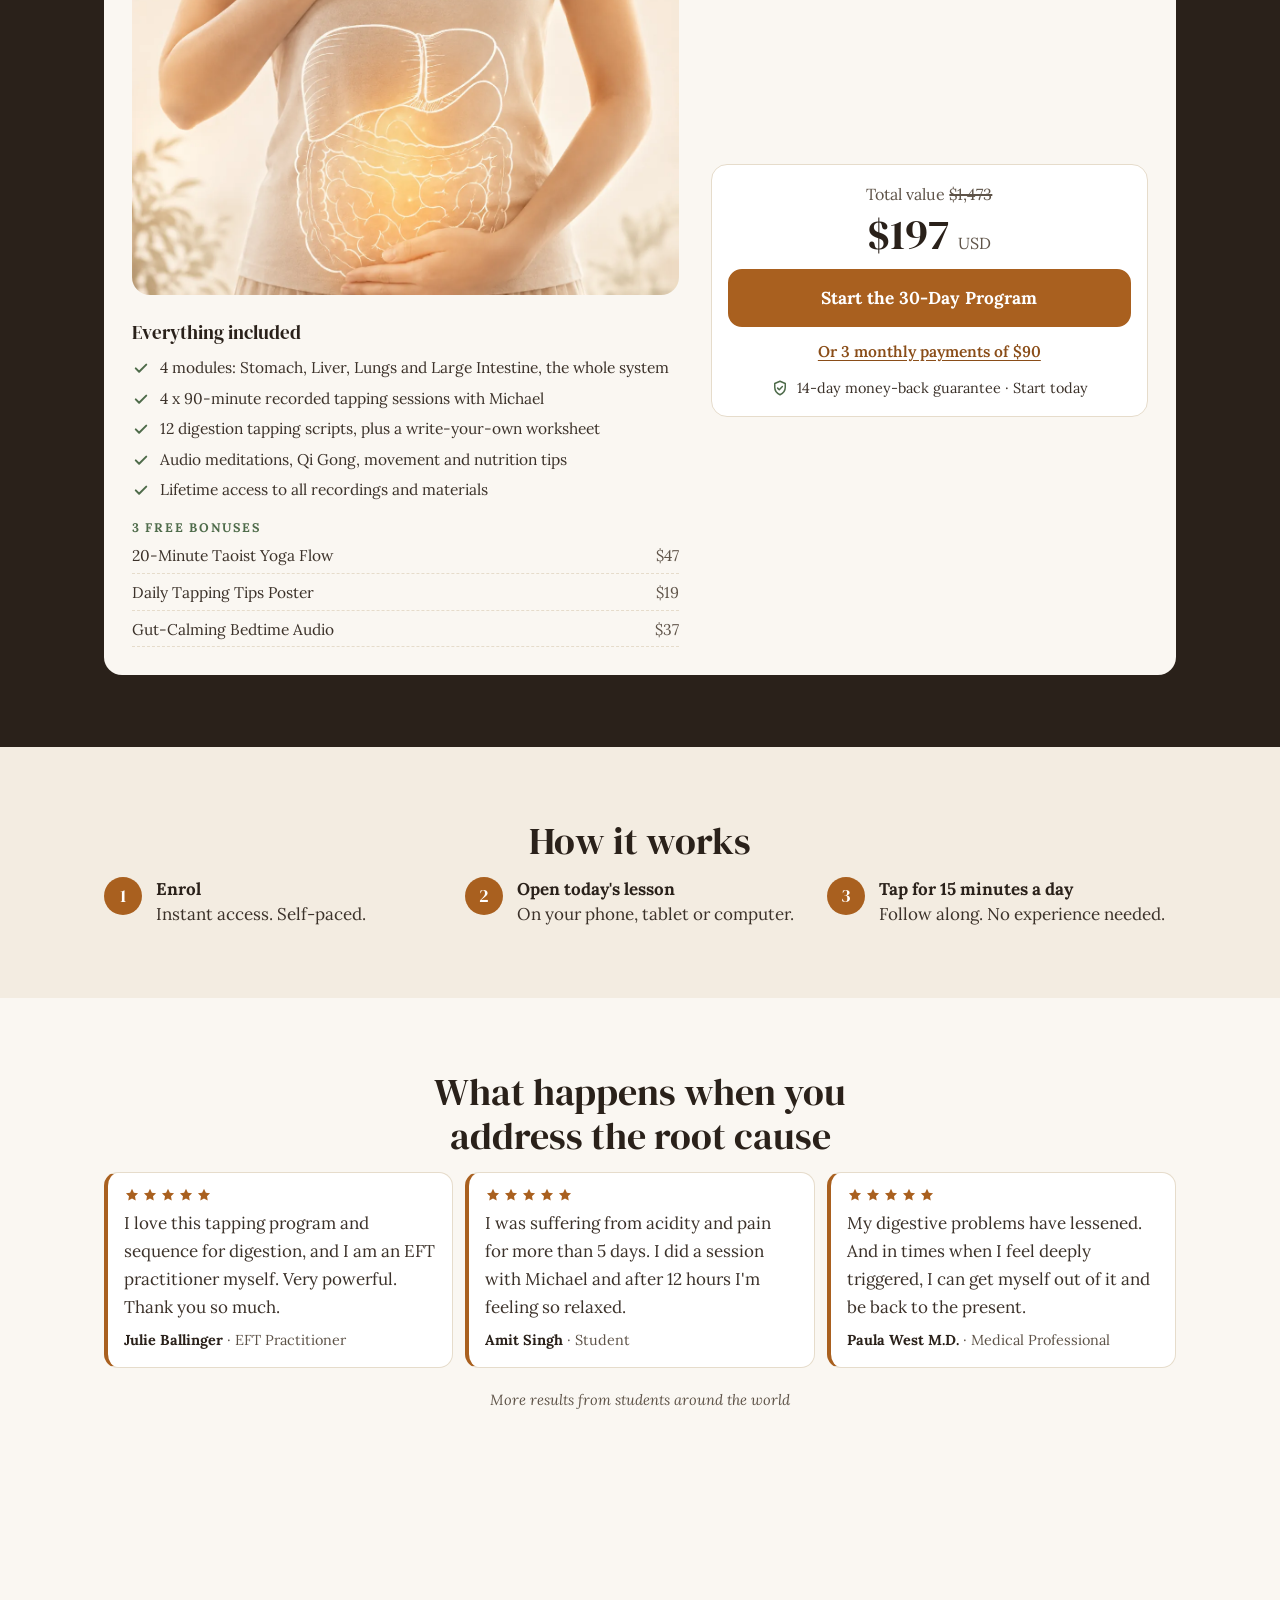
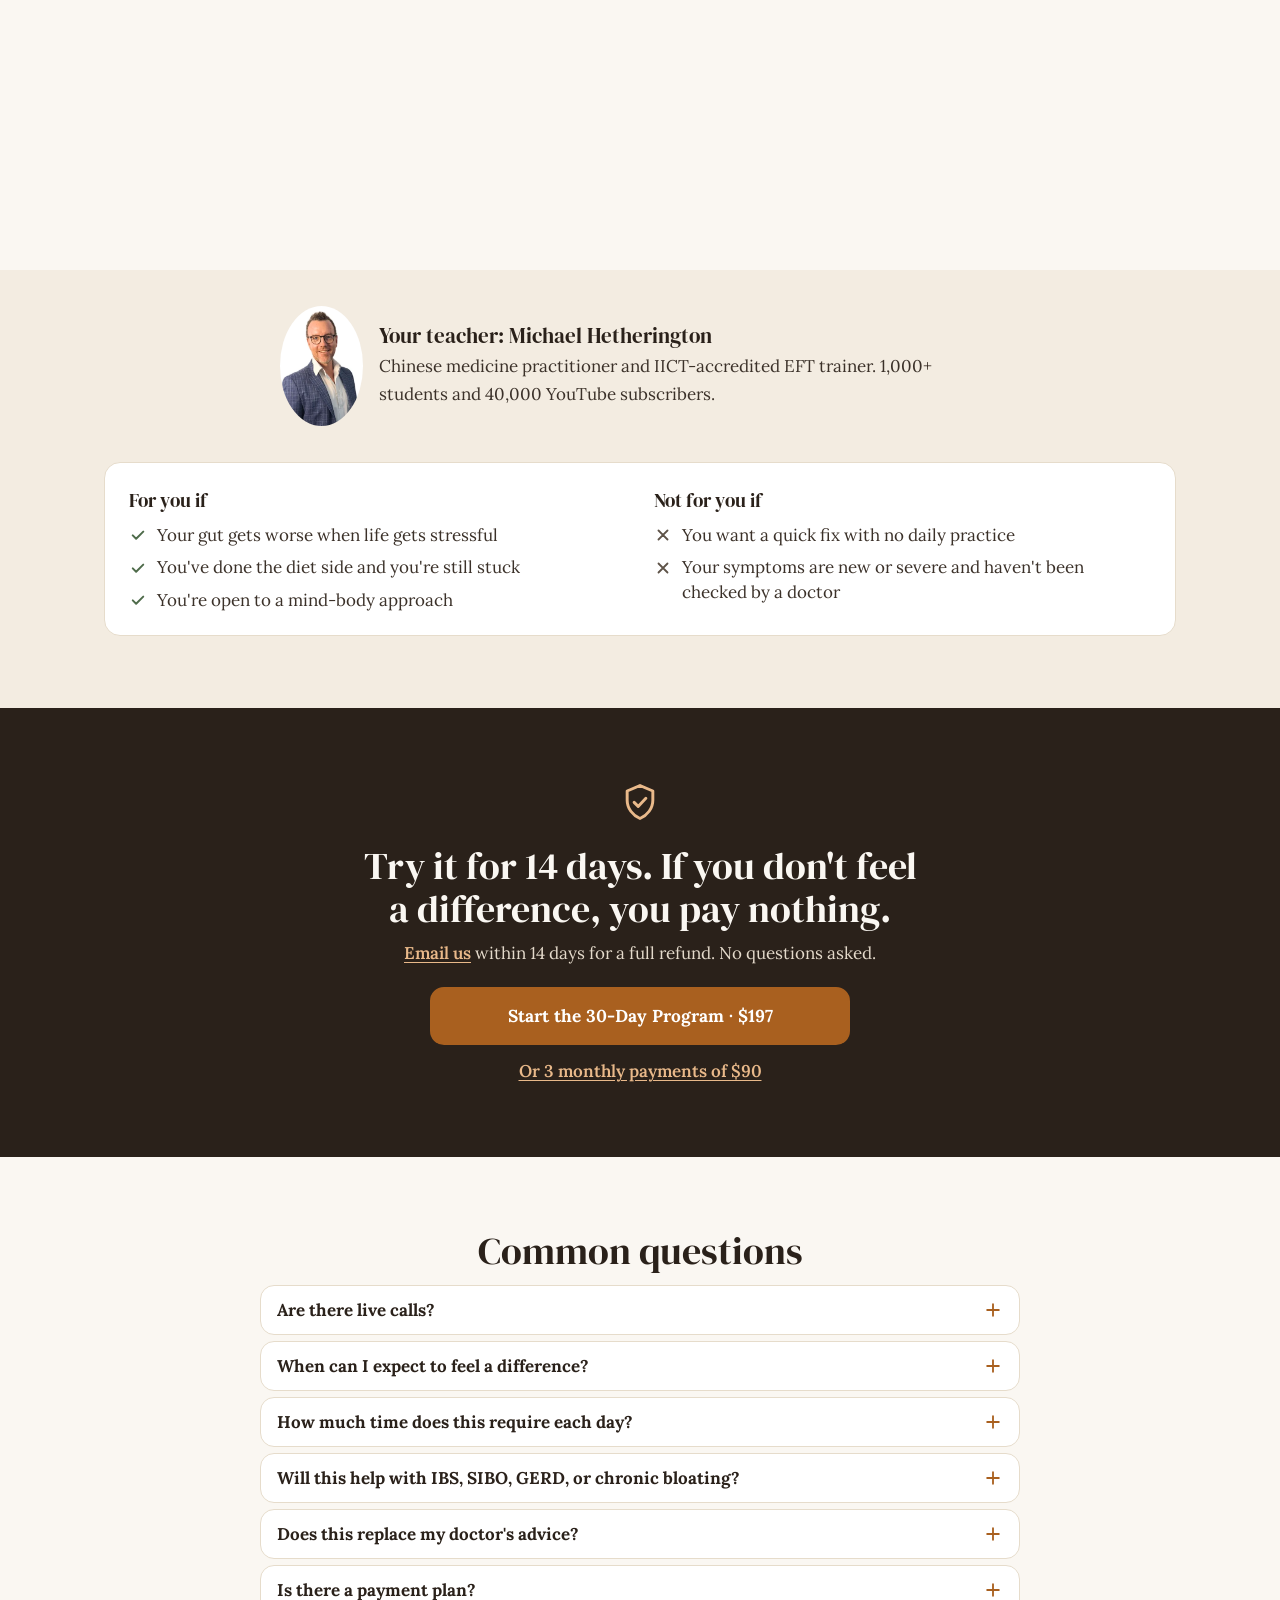
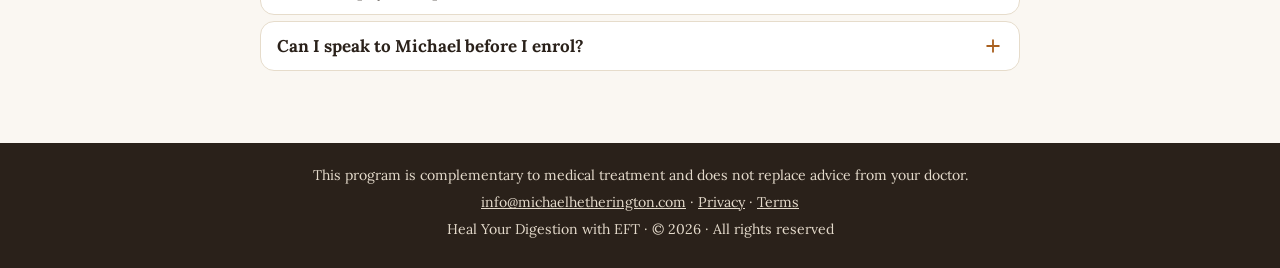
==== commit 1168a4a0: "Resize video and flow image, centre quiz offer card Co-Authored-By: Claude Opus 5.5 <noreply@anthrop" ====
--- a/index.html
+++ b/index.html
@@ -439,6 +439,9 @@
     @media (min-width: 768px) {
       body { font-size: 17px; line-height: 1.65; }
       .sticky-buy { display: none; }
+      /* Video and flow image: a comfortable 760px on desktop, full width on phones. */
+      .video { max-width: 760px; margin-left: auto; margin-right: auto; border-radius: 16px; }
+      .flow-figure { max-width: 760px; }
       .header-link { display: inline-block; }
       .section { padding: 72px 0; }
       .hero { padding: 64px 0 72px; }
@@ -606,7 +609,7 @@
 
         <div class="video">
           <button class="video-play" id="video-play" type="button" data-src="https://www.youtube.com/embed/gmY9W6duWM8" aria-label="Play video: Is This Program Right for You?">
-            <img src="https://i.ytimg.com/vi/gmY9W6duWM8/hqdefault.jpg" alt="" loading="lazy" decoding="async" width="480" height="360" />
+            <img src="https://i.ytimg.com/vi/gmY9W6duWM8/maxresdefault.jpg" alt="" loading="lazy" decoding="async" width="1280" height="720" data-fallbacks="https://i.ytimg.com/vi/gmY9W6duWM8/sddefault.jpg https://i.ytimg.com/vi/gmY9W6duWM8/hqdefault.jpg" onload="if (this.naturalWidth < 200) this.onerror();" onerror="var f = (this.getAttribute('data-fallbacks') || '').split(' ').filter(Boolean); if (f.length) { this.setAttribute('data-fallbacks', f.slice(1).join(' ')); this.src = f[0]; }" />
             <svg class="video-play-icon" viewBox="0 0 68 48" aria-hidden="true"><path d="M66.5 7.7c-.8-2.9-2.5-5.4-5.4-6.2C55.8.1 34 0 34 0S12.2.1 6.9 1.6C4 2.4 2.3 4.8 1.5 7.7.1 13 0 24 0 24s.1 11 1.5 16.3c.8 2.9 2.5 5.4 5.4 6.2C12.2 47.9 34 48 34 48s21.8-.1 27.1-1.6c2.9-.8 4.6-3.2 5.4-6.2C67.9 35 68 24 68 24s-.1-11-1.5-16.3z" fill="#A9601F"/><path d="M45 24 27 14v20" fill="#fff"/></svg>
           </button>
         </div>
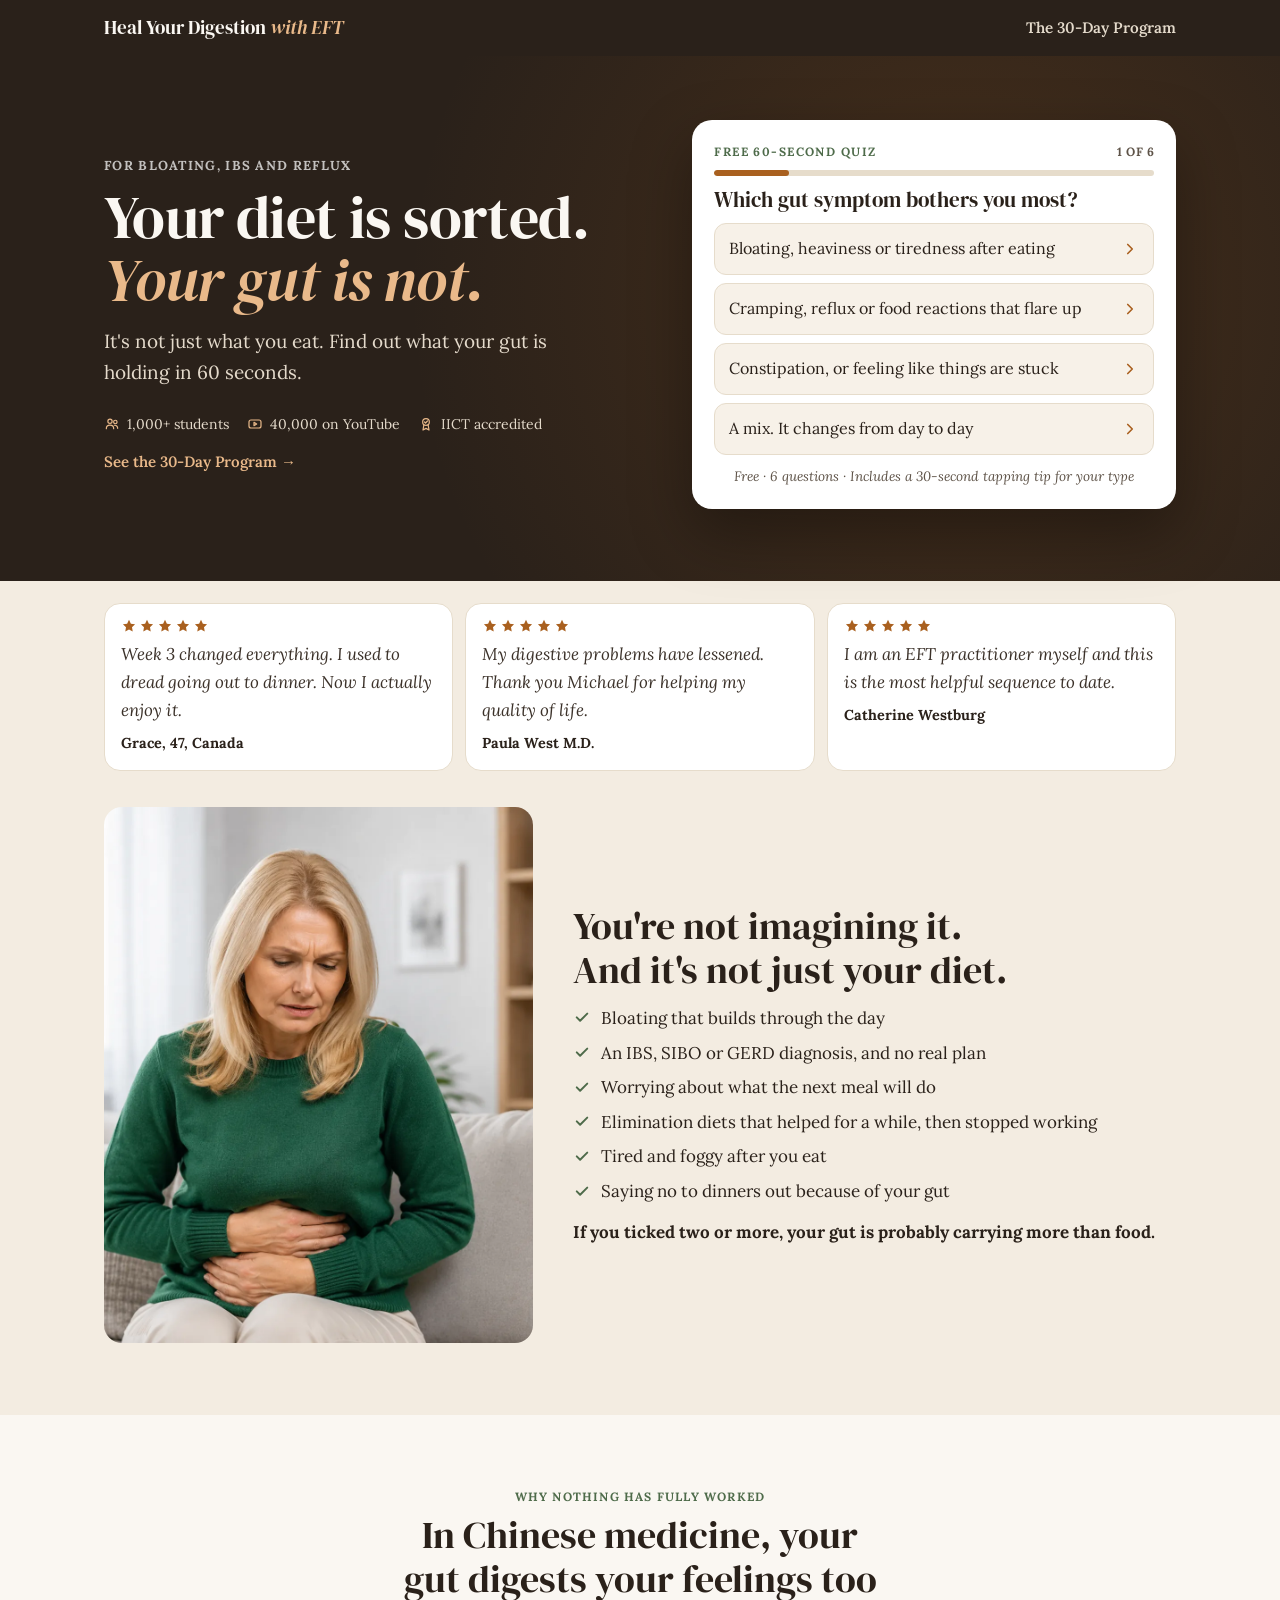
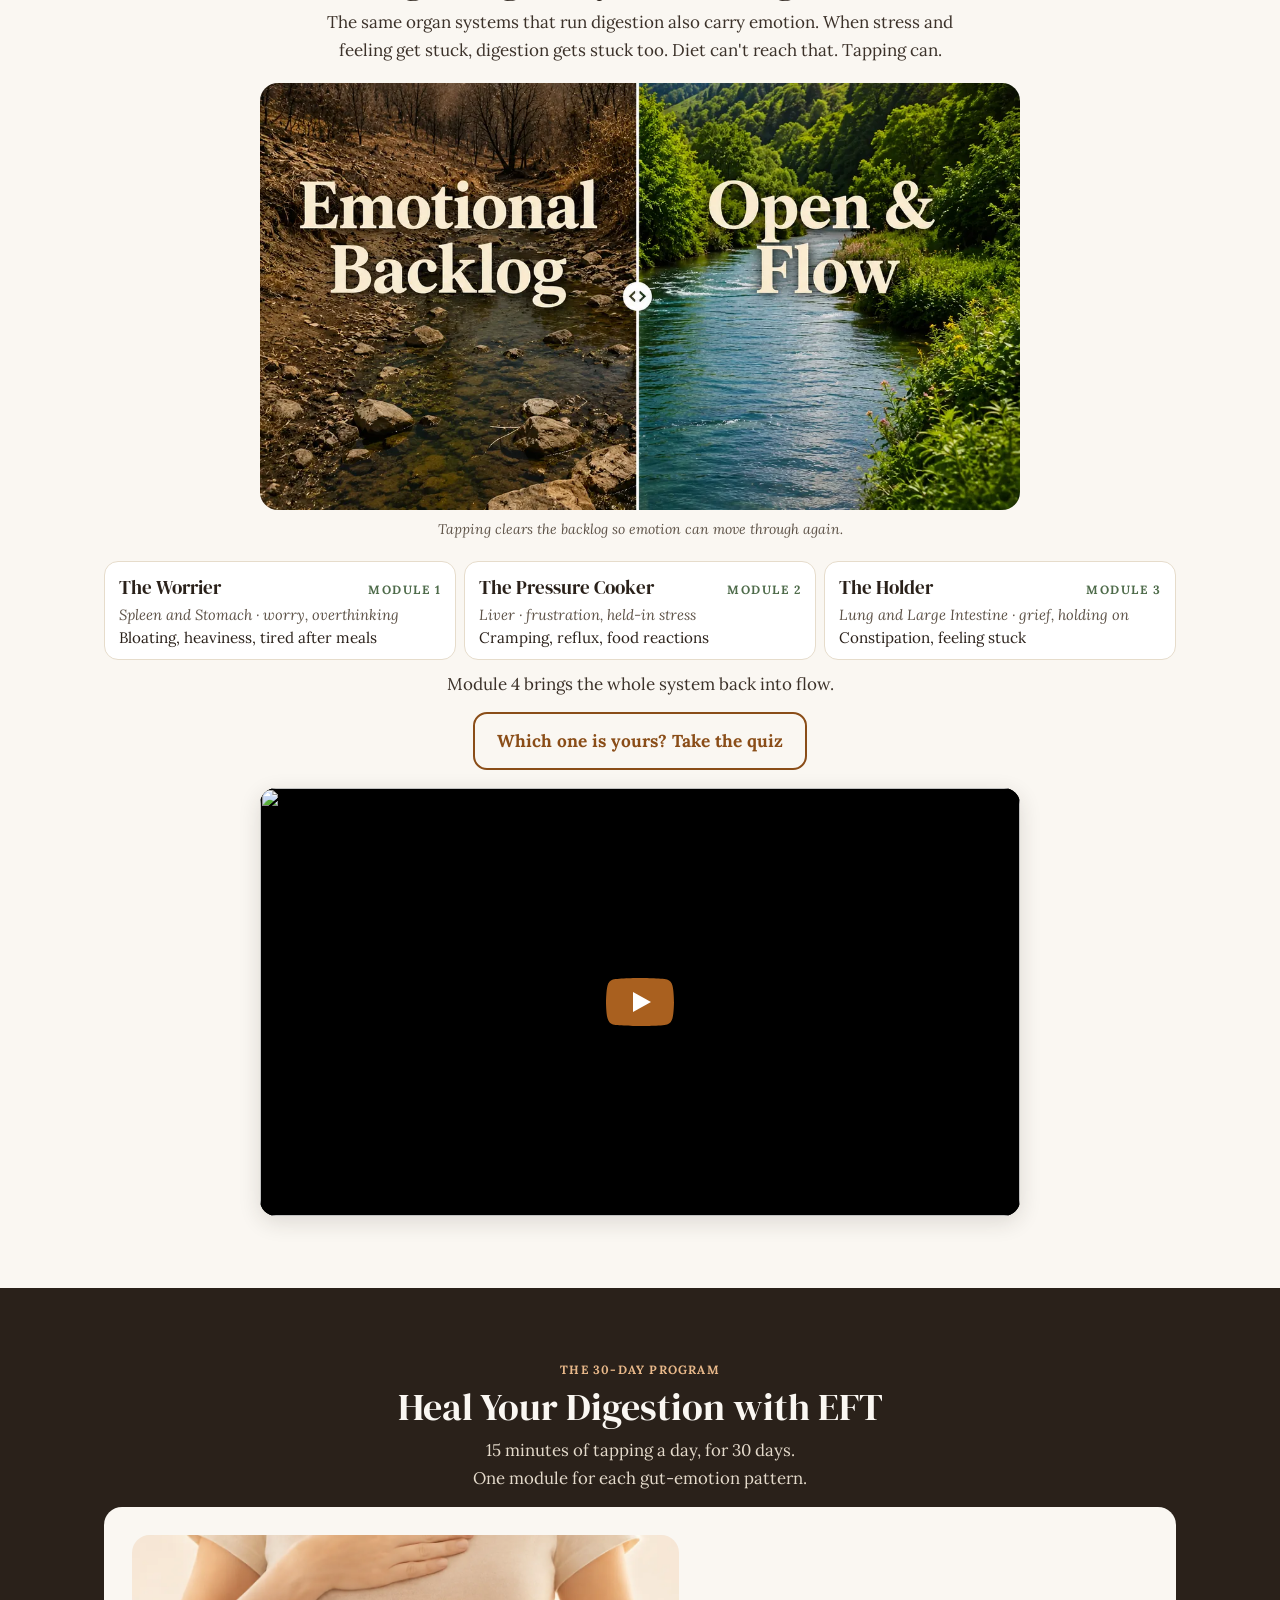
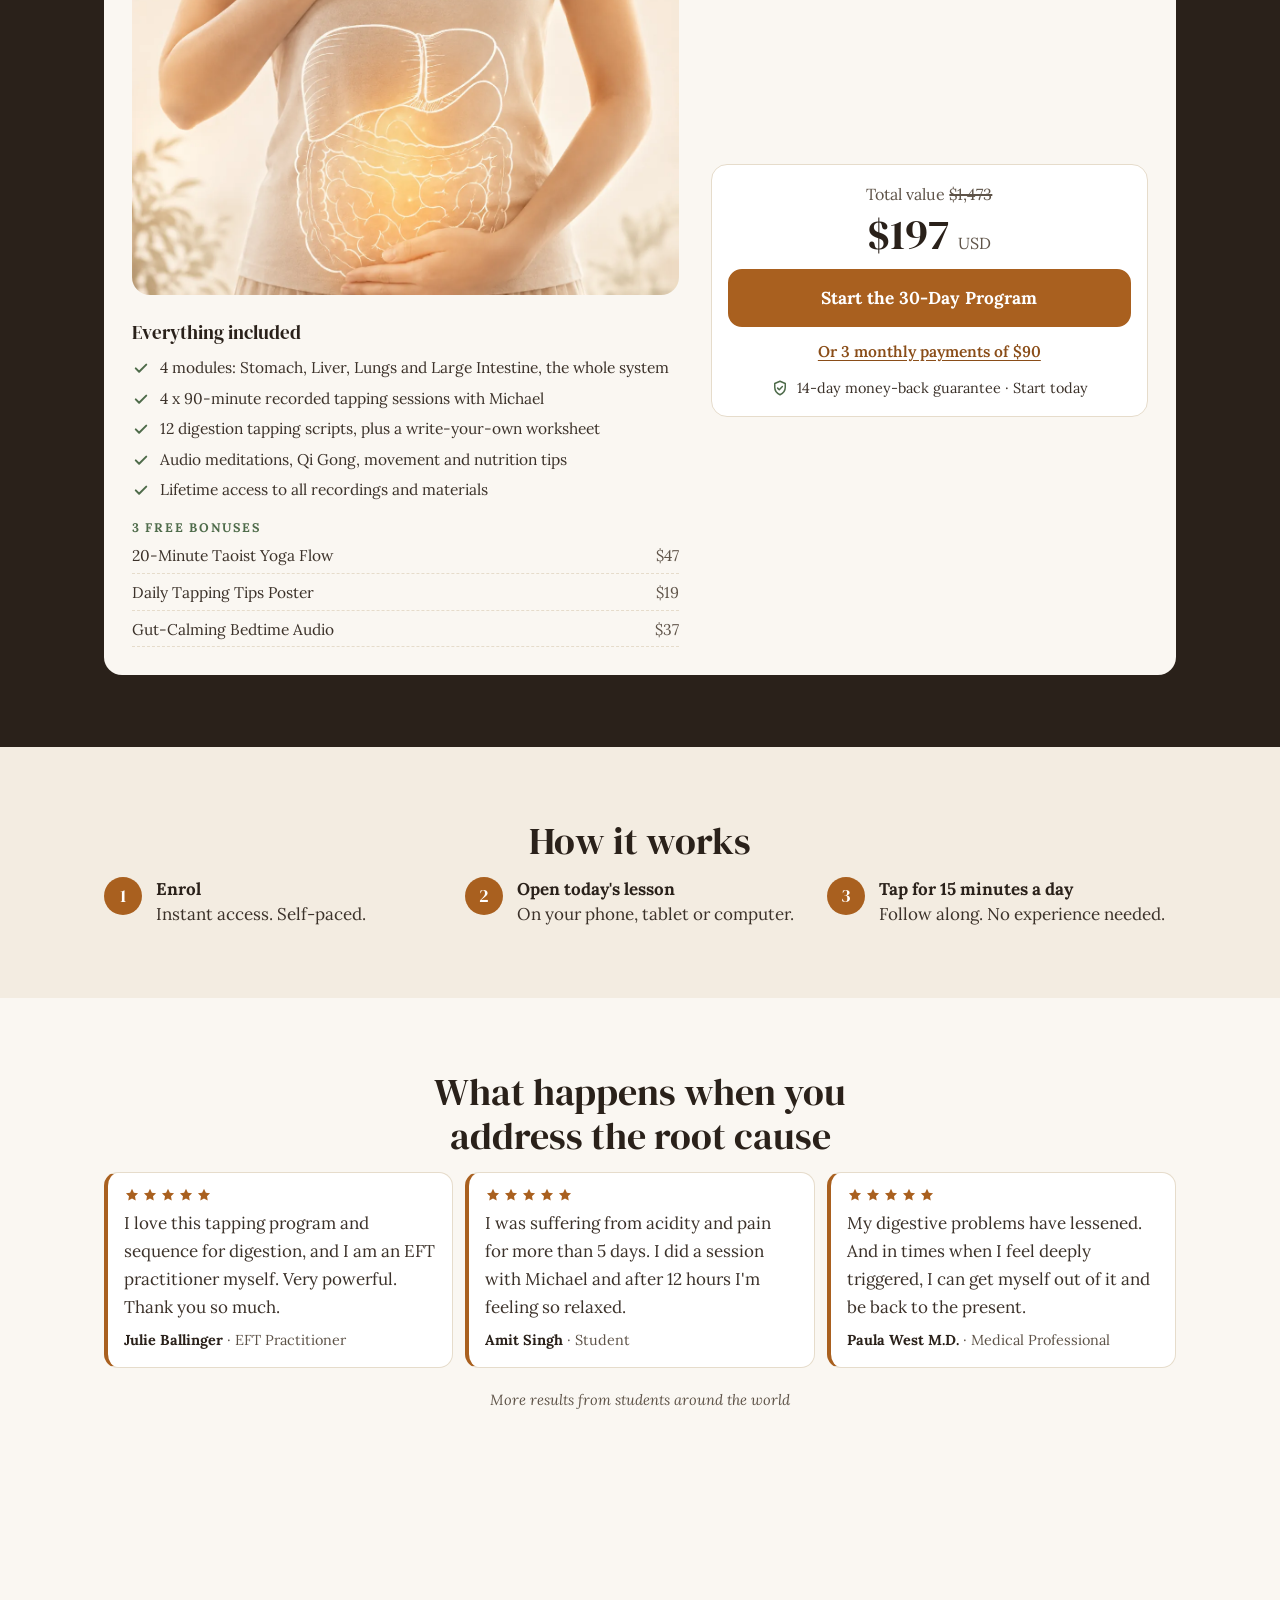
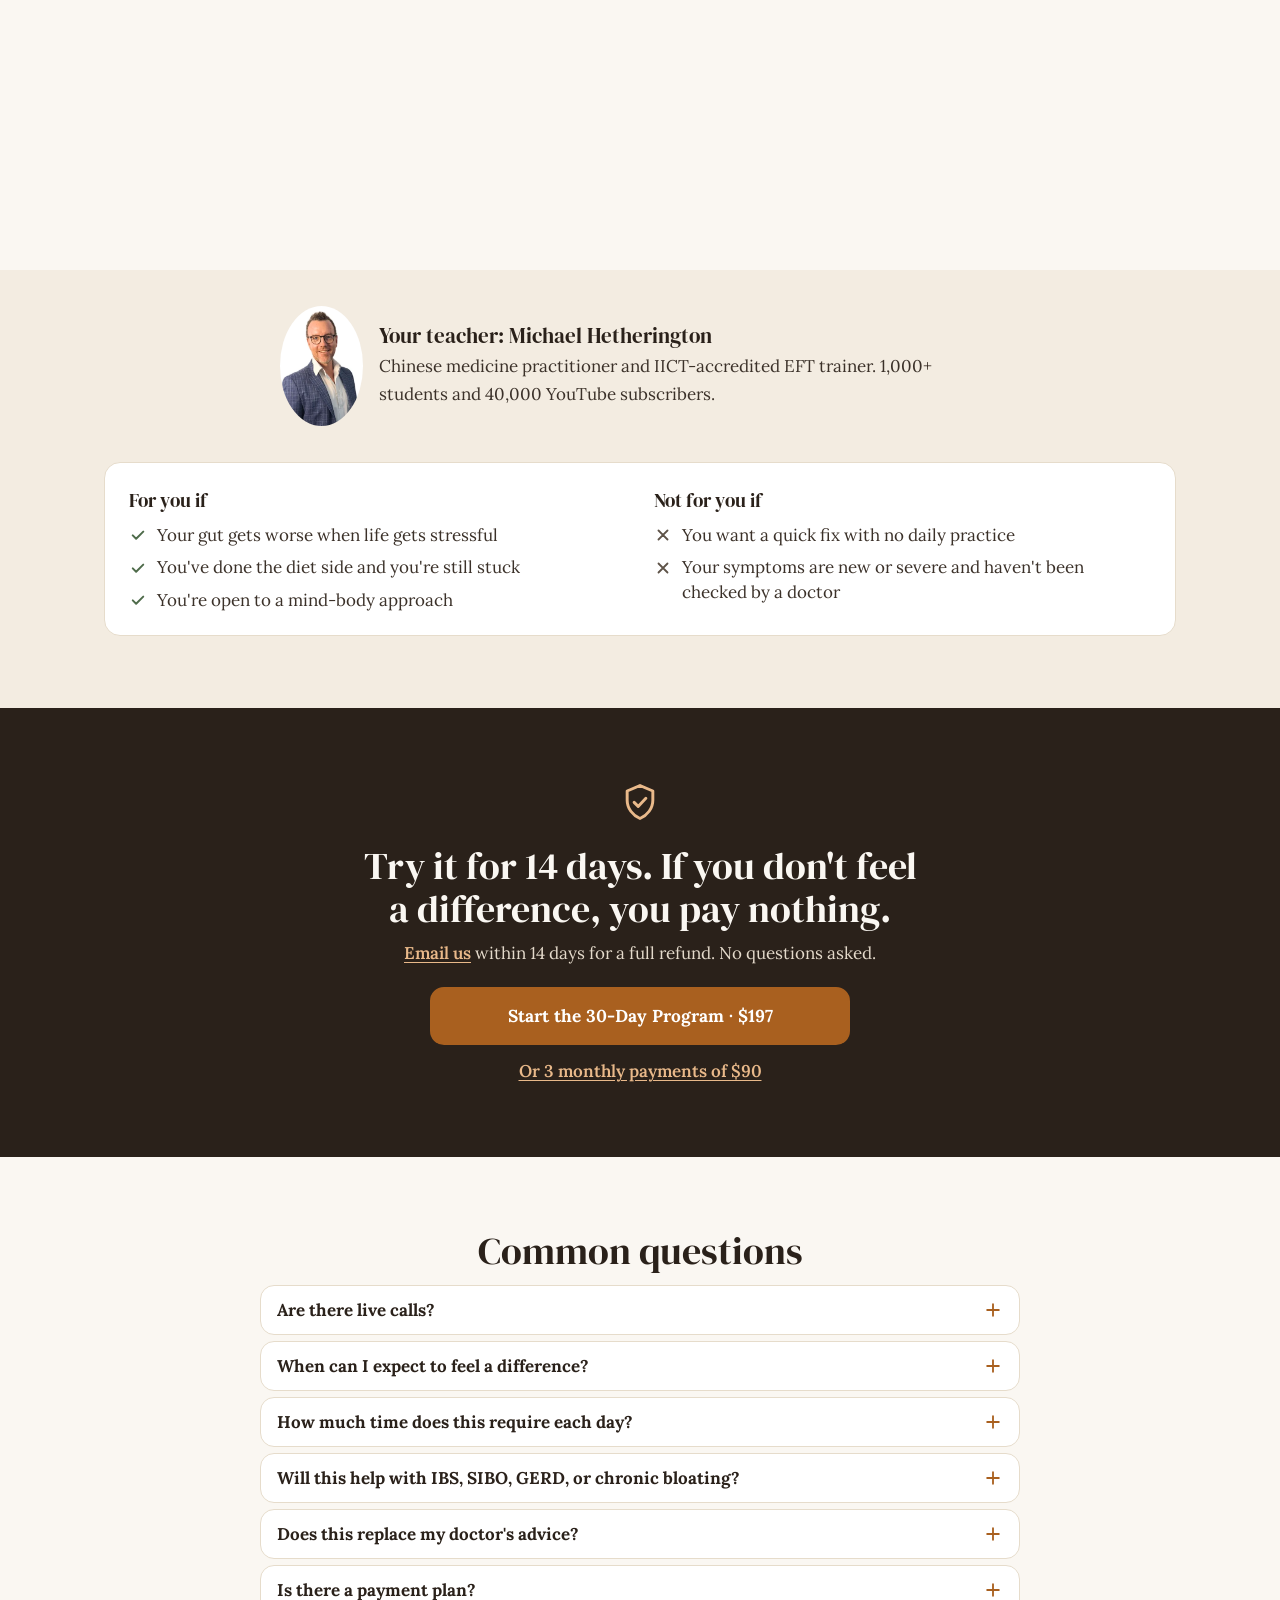
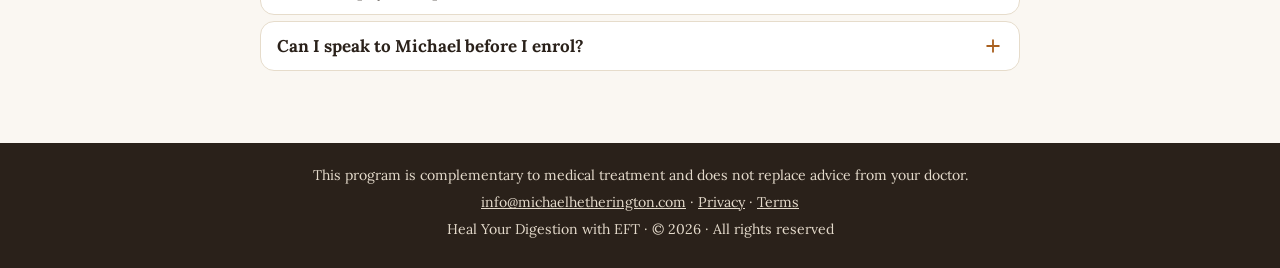
==== commit bde9f484: "Update digestion hero headline and eyebrow colour Co-Authored-By: Claude Opus 5.5 <noreply@anthropic" ====
--- a/index.html
+++ b/index.html
@@ -197,7 +197,7 @@
     }
     .hero-grid { display: grid; gap: 20px; grid-template-areas: "intro" "card" "proof"; }
     .hero-intro { grid-area: intro; }
-    .hero .eyebrow { font-size: 13px; letter-spacing: 0.1em; color: #A9C3A2; margin-bottom: 10px; }
+    .hero .eyebrow { font-size: 13px; letter-spacing: 0.1em; color: rgba(255, 255, 255, 0.72); margin-bottom: 10px; }
     .hero h1 { font-size: 38px; line-height: 1.05; letter-spacing: -0.01em; color: var(--on-dark); margin-bottom: 14px; }
     .hero h1 span { display: block; }
     .hero h1 em { display: block; color: var(--hl); }
@@ -454,7 +454,7 @@
         row-gap: 24px;
       }
       /* 60px on desktop; scales down on tablets so the narrow column doesn't wrap to four lines. */
-      .hero h1 { font-size: clamp(44px, 4.8vw, 60px); }
+      .hero h1 { font-size: clamp(38px, 4.8vw, 60px); }
       .hero-sub { font-size: 19px; }
       .quiz-card { padding: 22px; }
       .quote-row { grid-auto-flow: row; grid-template-columns: repeat(3, minmax(0, 1fr)); grid-auto-columns: auto; overflow: visible; }
@@ -496,7 +496,7 @@
       <div class="wrap hero-grid">
         <div class="hero-intro">
           <span class="eyebrow">For bloating, IBS and reflux</span>
-          <h1><span>Your diet's sorted.</span> <em>Your gut still isn't.</em></h1>
+          <h1><span>Your diet is sorted.</span> <em>Your gut is not.</em></h1>
           <p class="hero-sub">It's not just what you eat. Find out what your gut is holding in 60 seconds.</p>
         </div>
 
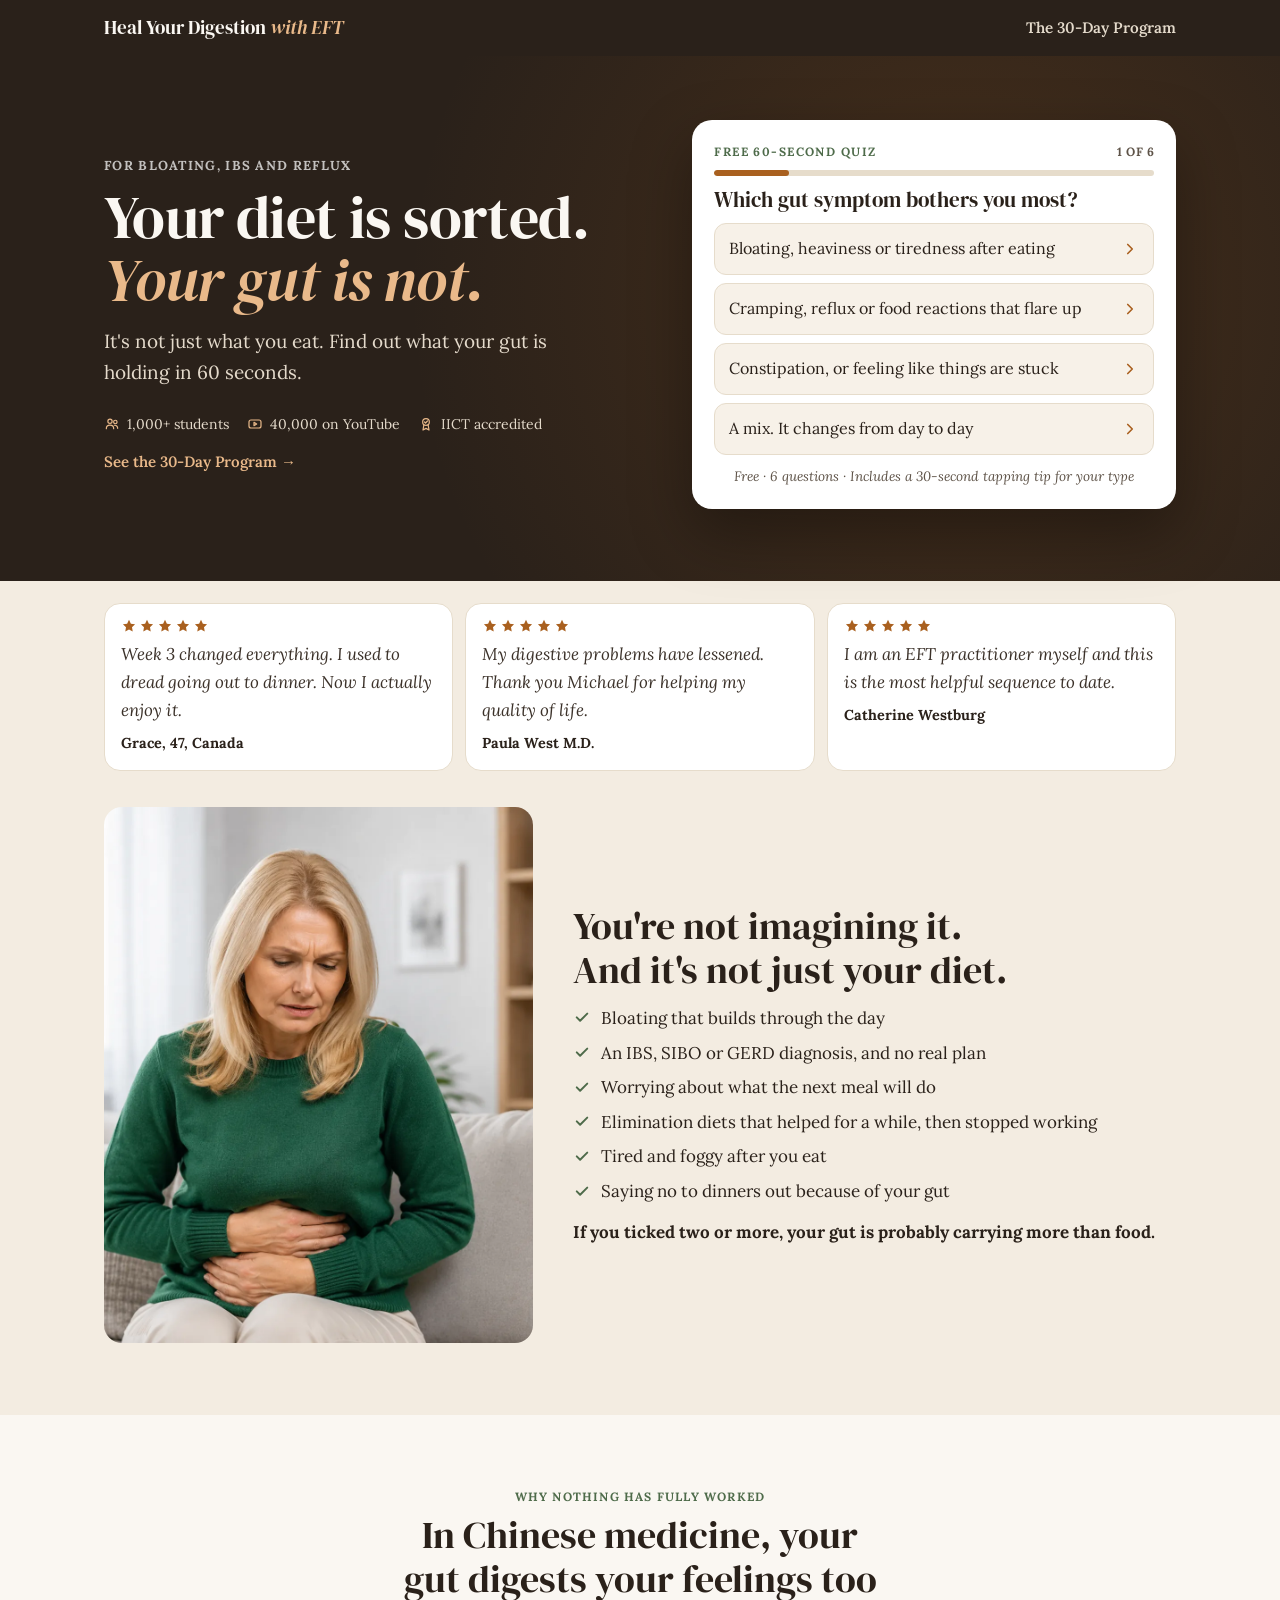
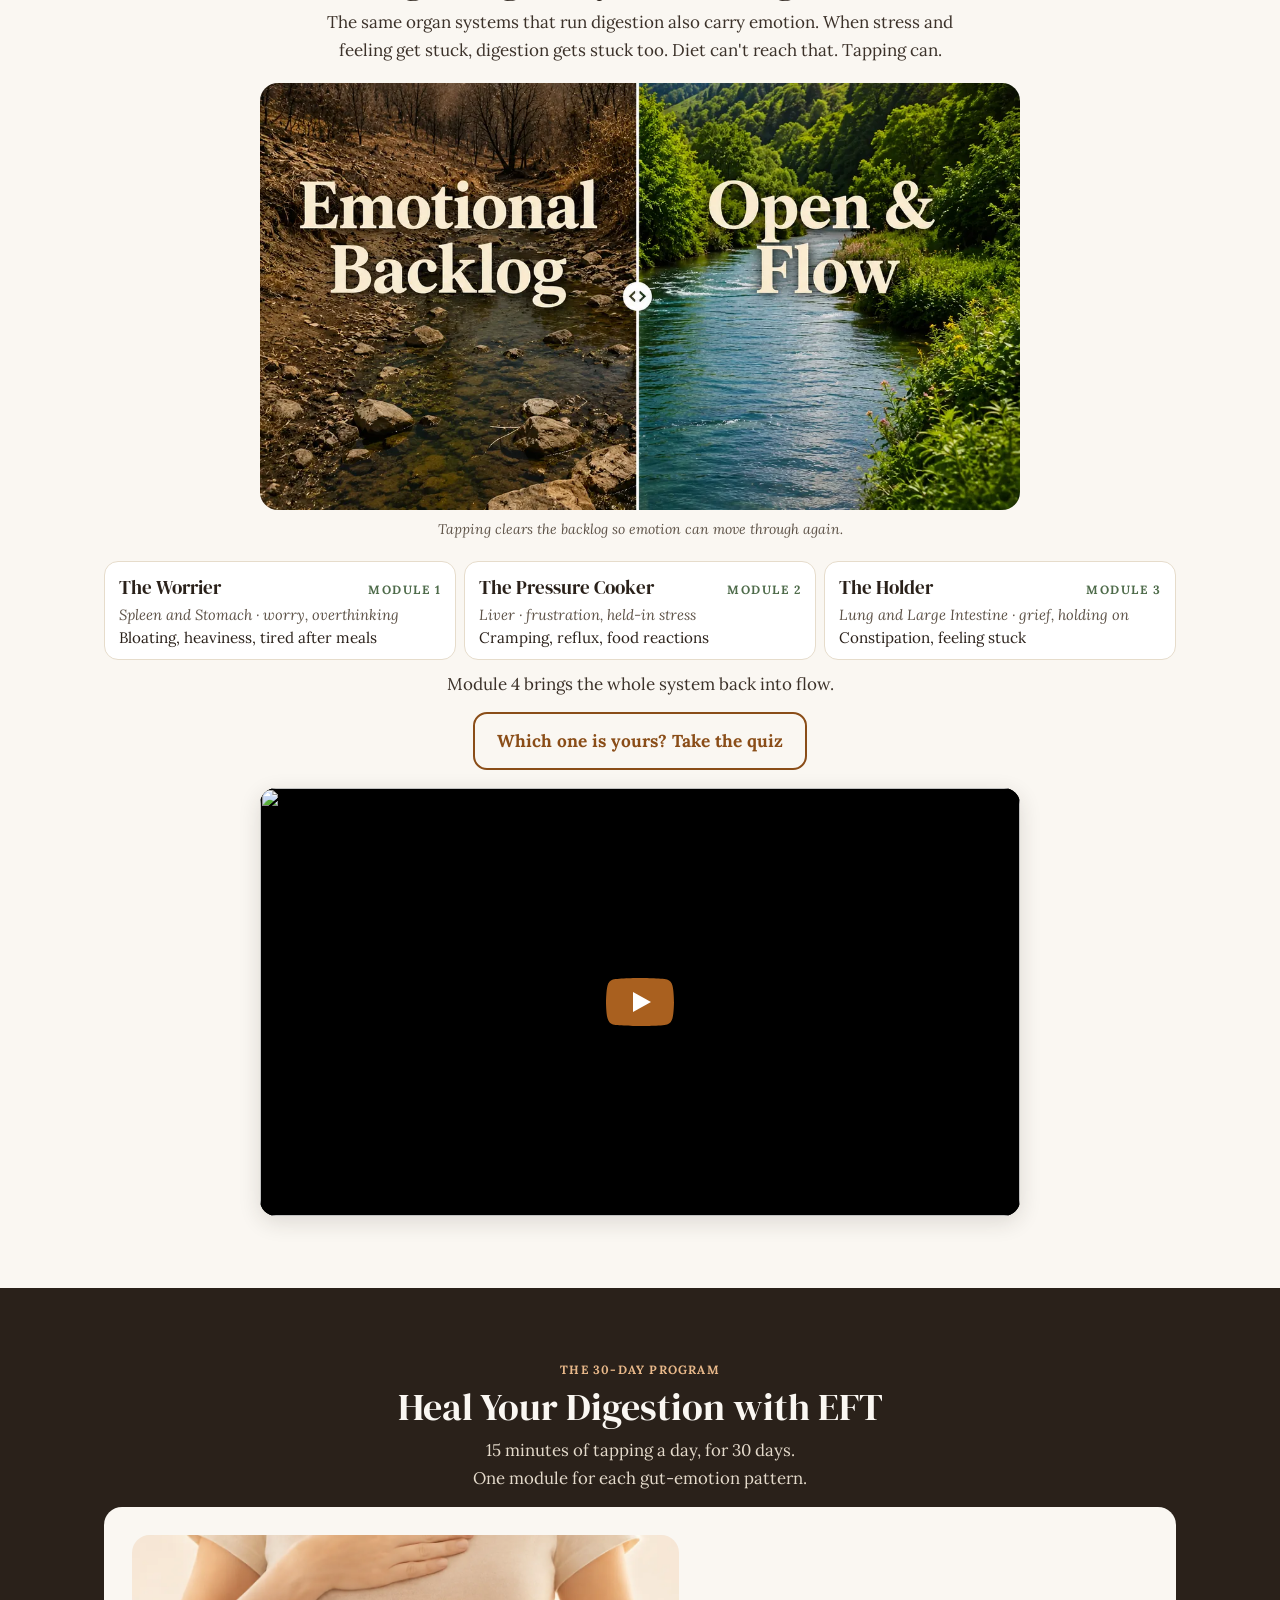
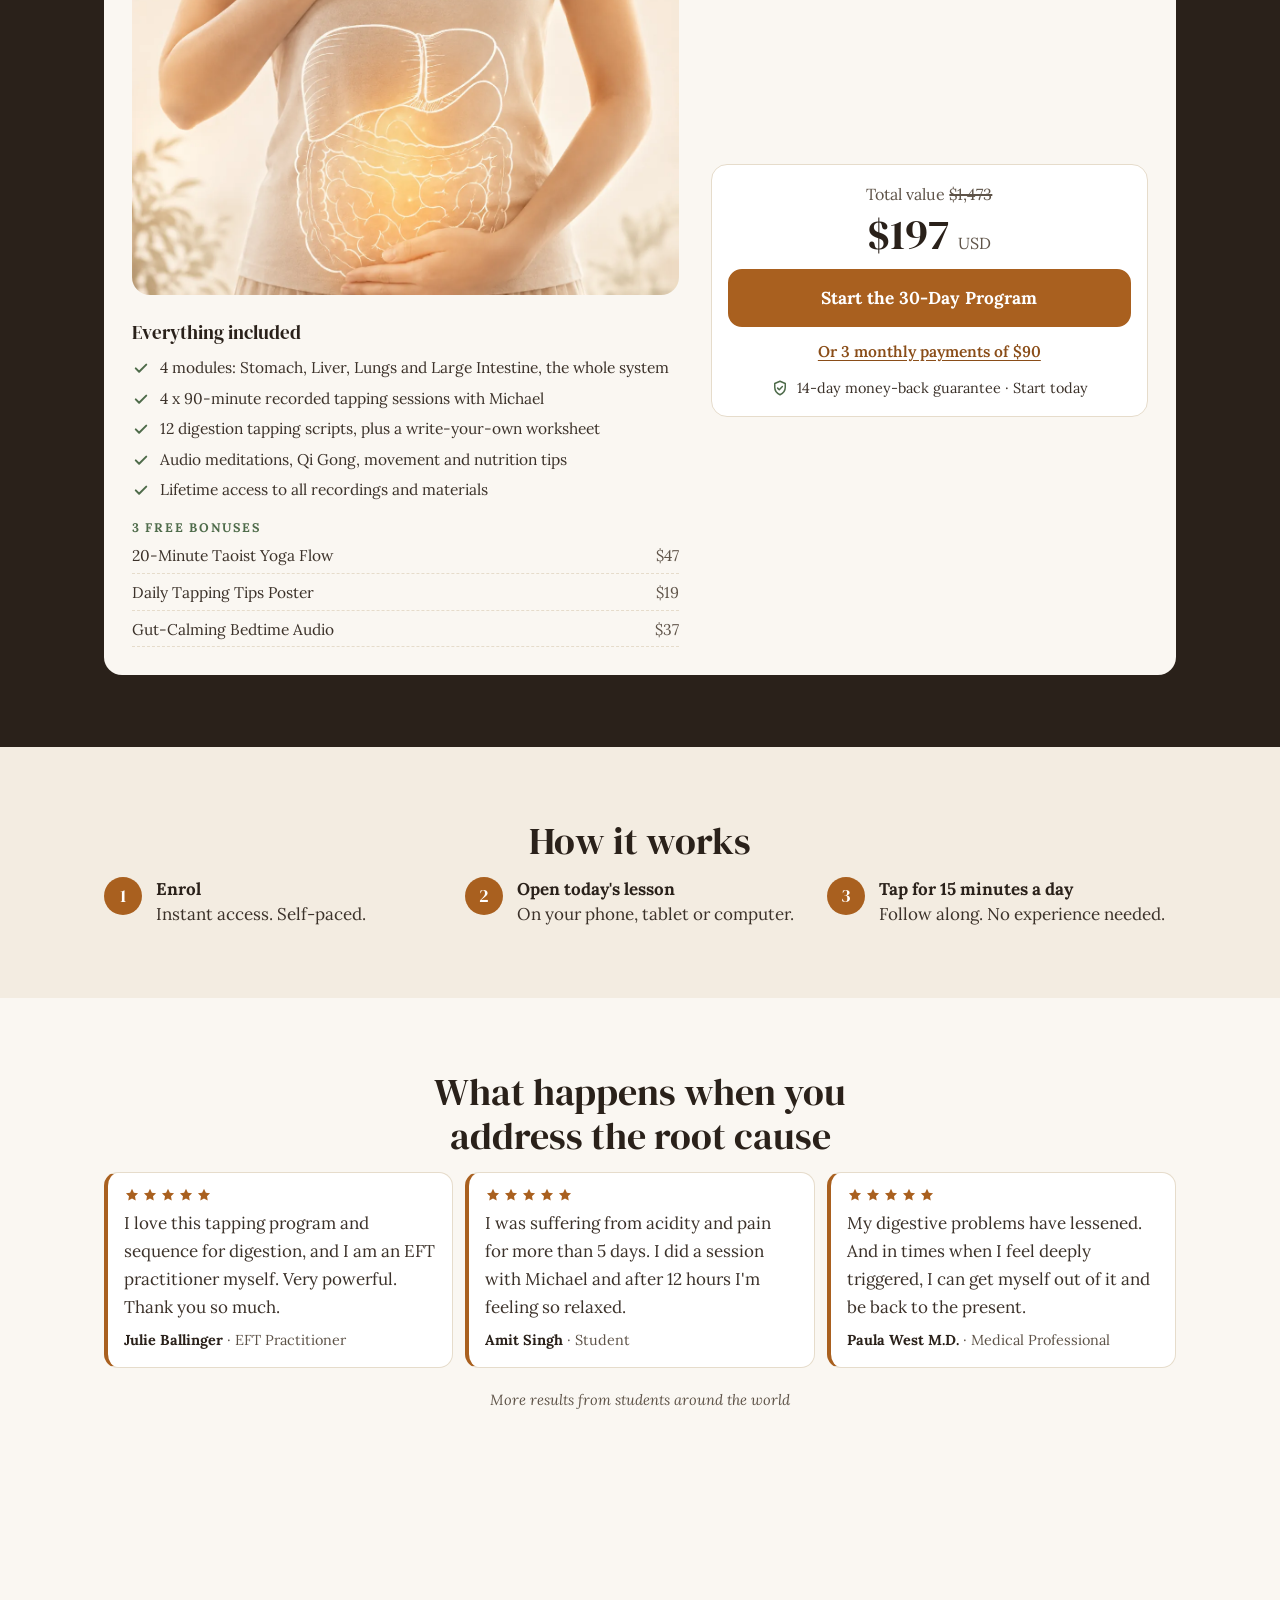
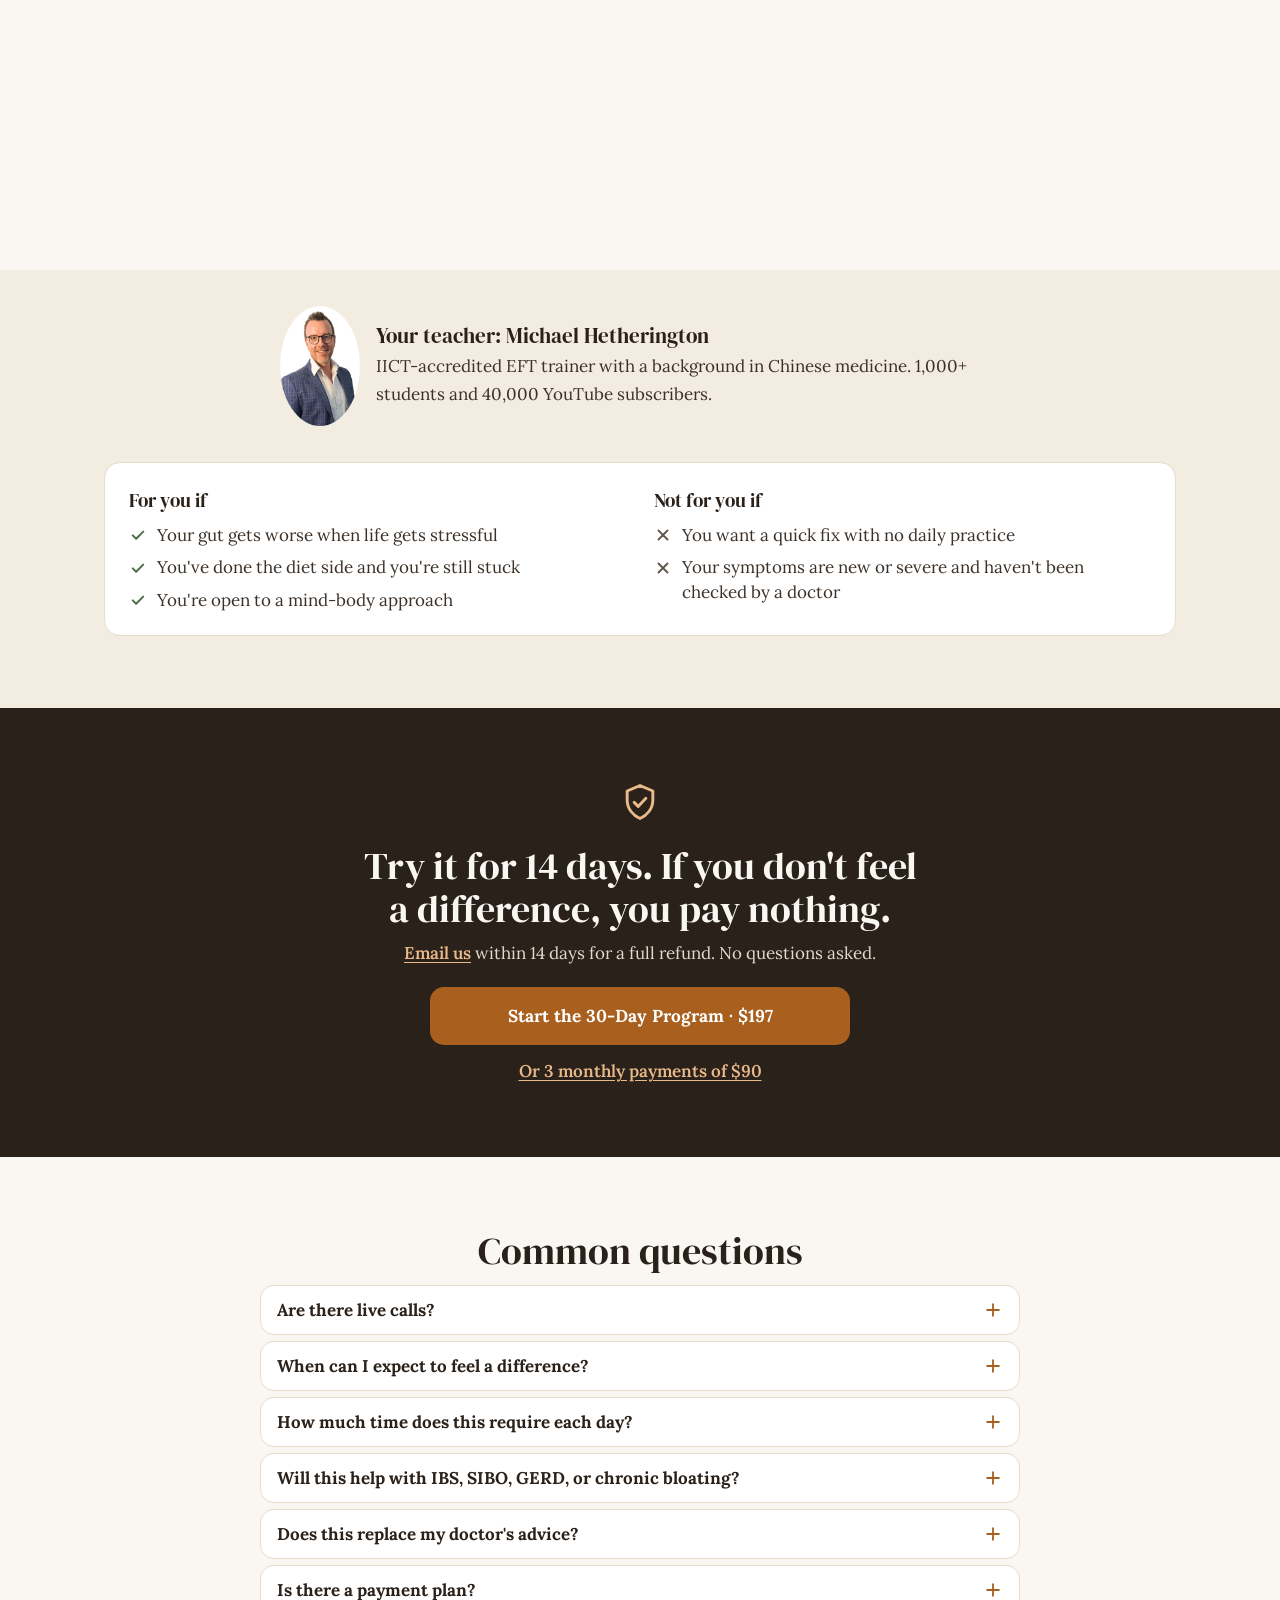
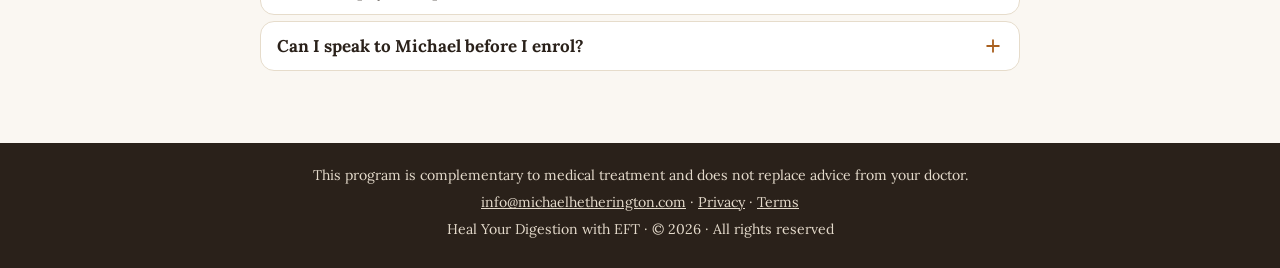
==== commit c33fb106: "Remove AHPRA protected titles from author bios Replace "Chinese medicine acupuncturist" and "Chinese" ====
--- a/index.html
+++ b/index.html
@@ -703,7 +703,7 @@
         </picture>
         <div>
           <h2>Your teacher: Michael Hetherington</h2>
-          <p>Chinese medicine practitioner and IICT-accredited EFT trainer. 1,000+ students and 40,000 YouTube subscribers.</p>
+          <p>IICT-accredited EFT trainer with a background in Chinese medicine. 1,000+ students and 40,000 YouTube subscribers.</p>
         </div>
       </div></div>
     </section>
@@ -974,14 +974,28 @@
       var popupTimer = null;
       var SESSION_KEY = 'quizPopupShown';
 
+      /* ---- Tracking: how often the popup opens (and why), and how often its quiz button is clicked ---- */
+      var shownBy = '';
+      function track(name, params) {
+        try { if (typeof gtag === 'function') gtag('event', name, params); } catch (e) {}
+      }
+      var popupQuizBtn = popup.querySelector('.quiz-popup-btn');
+      if (popupQuizBtn) {
+        popupQuizBtn.addEventListener('click', function () {
+          track('quiz_link_click', { button_location: 'exit_popup', trigger: shownBy });
+        });
+      }
+
       /* ---- showPopup ---- */
-      function showPopup() {
+      function showPopup(trigger) {
         if (sessionStorage.getItem(SESSION_KEY)) return;
         clearTimeout(popupTimer);
         sessionStorage.setItem(SESSION_KEY, 'true');
         overlay.classList.add('show');
         popup.classList.add('show');
         document.body.style.overflow = 'hidden';
+        shownBy = trigger;
+        track('quiz_popup_shown', { trigger: trigger });
       }
 
       /* ---- closePopup ---- */
@@ -1003,7 +1017,7 @@
       if (quizBtn) {
         quizBtn.addEventListener('click', function (e) {
           e.preventDefault();
-          showPopup();
+          showPopup('quiz_button');
         });
       }
 
@@ -1012,14 +1026,14 @@
 
       /* ---- Trigger 1: 30-second delay ---- */
       popupTimer = setTimeout(function () {
-        showPopup();
+        showPopup('timer');
       }, 30000);
 
       /* ---- Trigger 2: exit intent (desktop only) ---- */
       if (window.innerWidth > 768) {
         document.addEventListener('mouseleave', function (e) {
           if (e.clientY < 20) {
-            showPopup();
+            showPopup('exit_intent');
           }
         });
       }
@@ -1031,7 +1045,7 @@
           var total    = document.body.scrollHeight;
           var percent  = (scrolled / total) * 100;
           if (percent > 60) {
-            showPopup();
+            showPopup('scroll');
           }
         }, { passive: true });
       }
